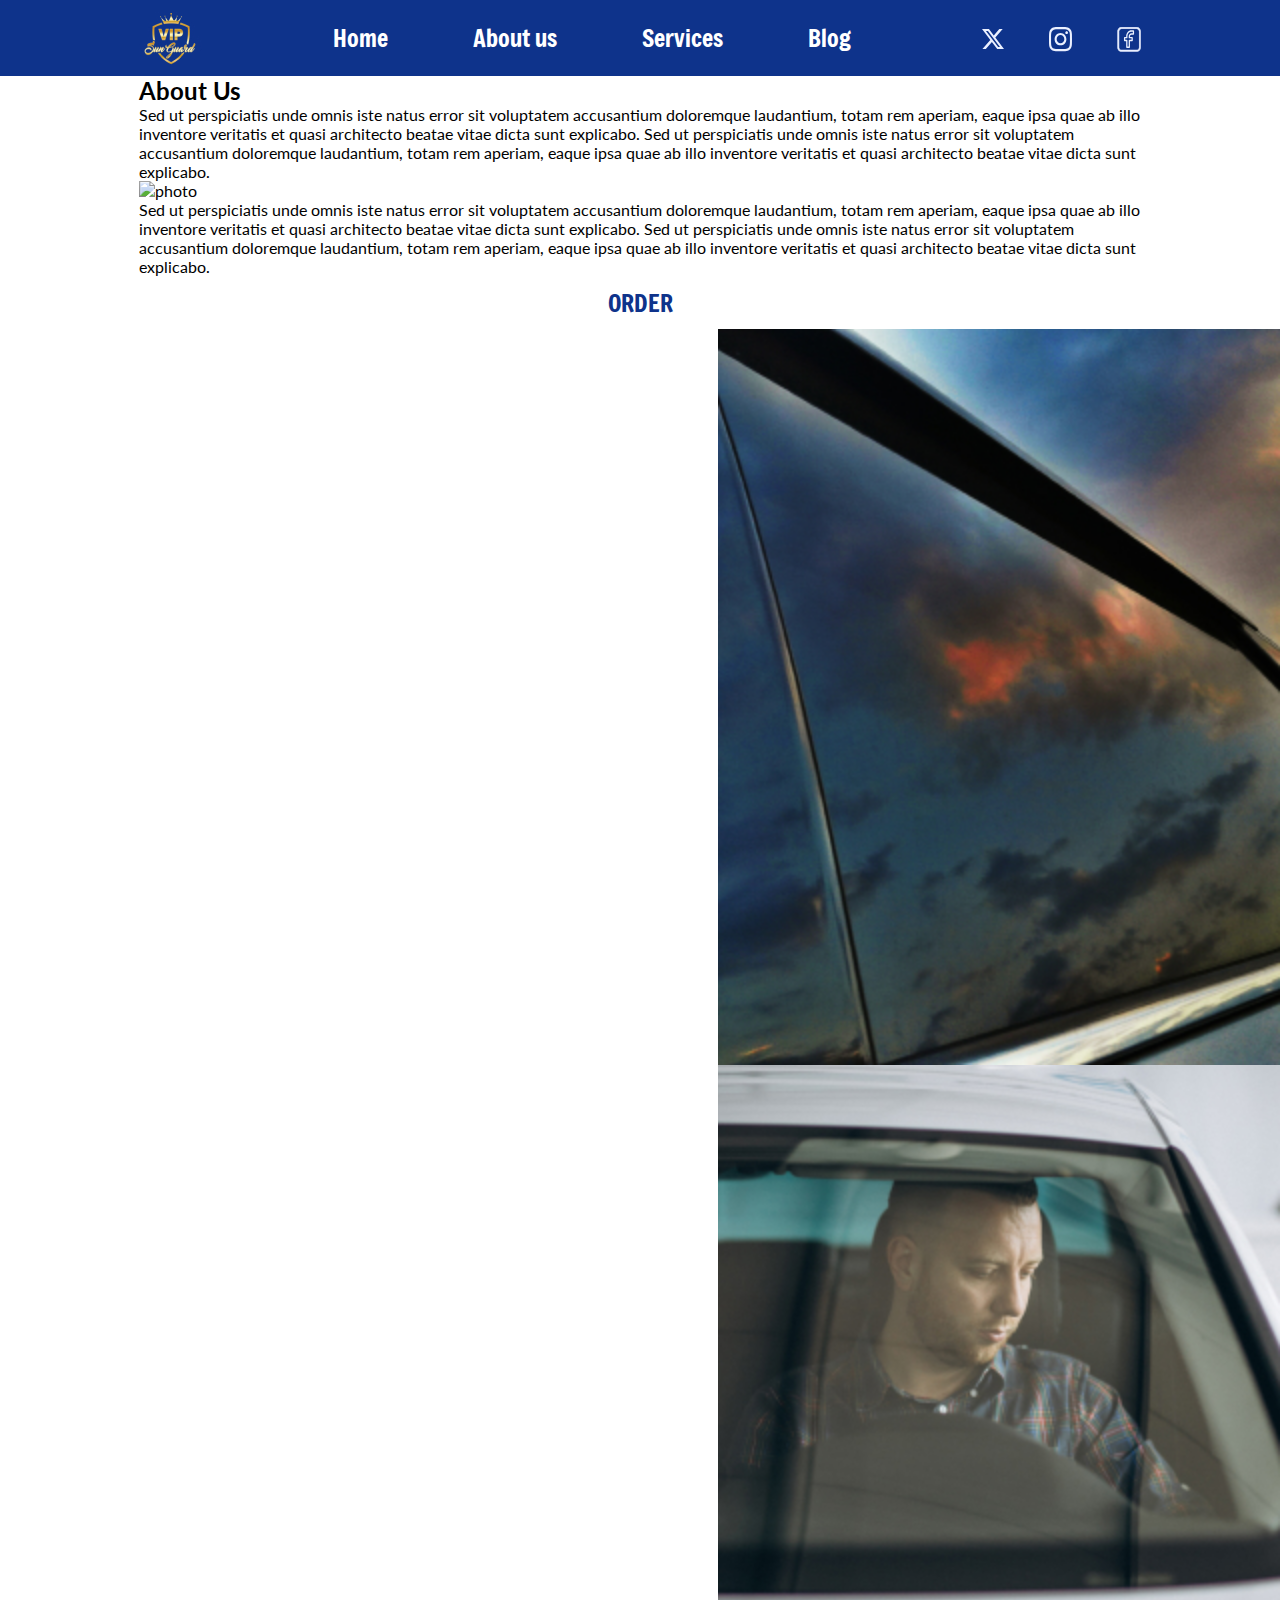
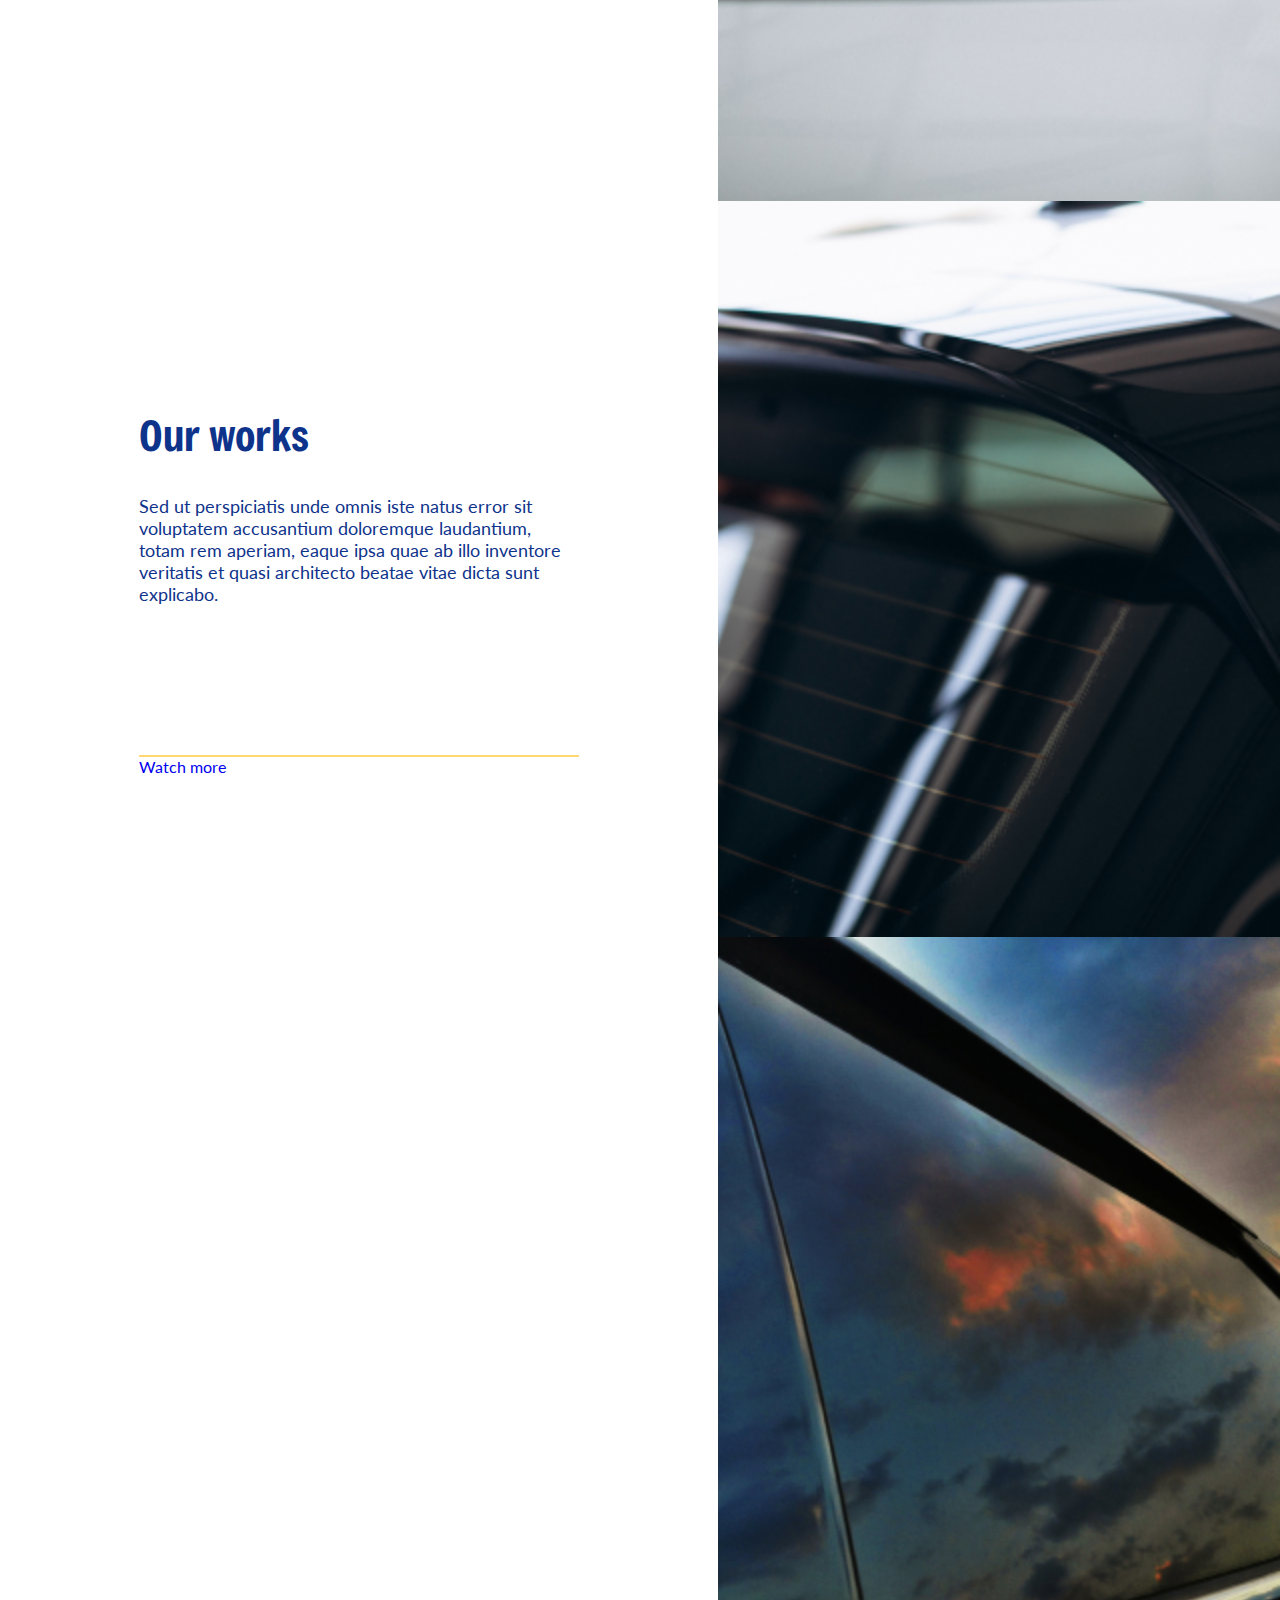
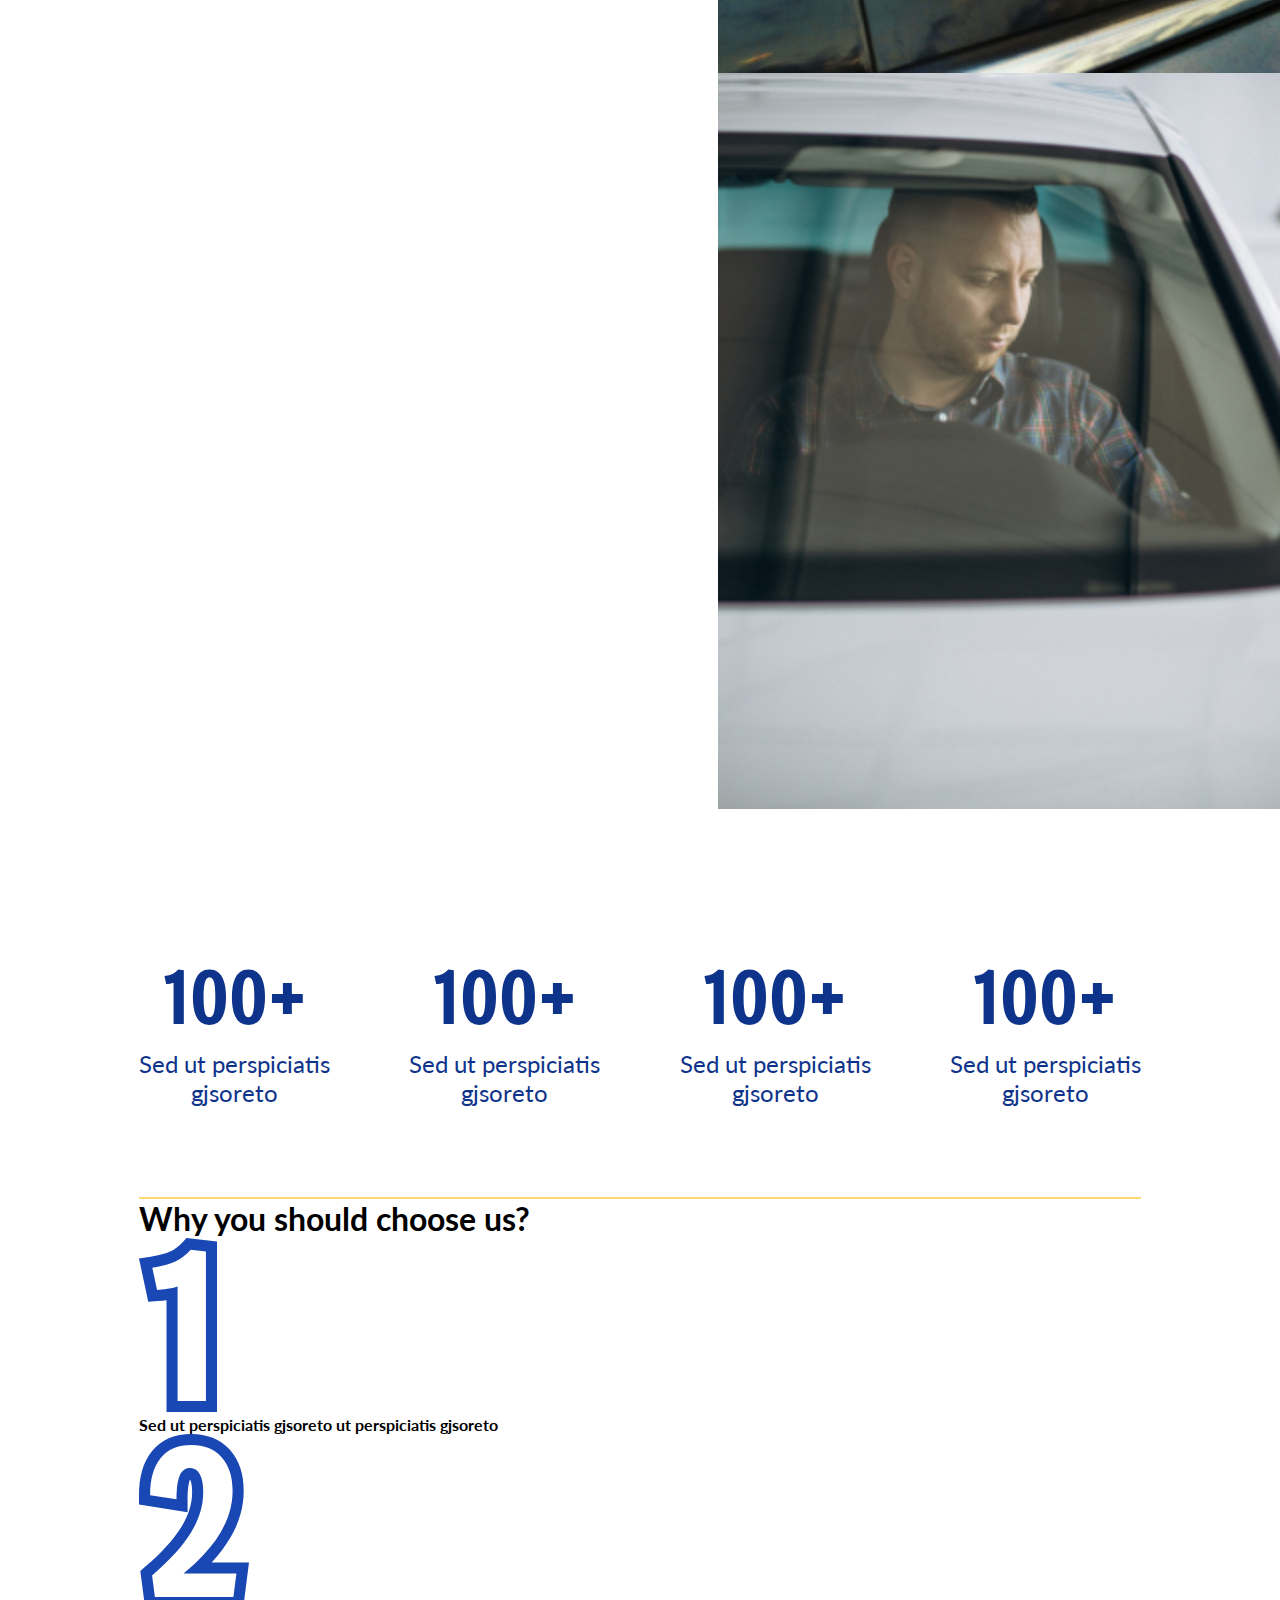
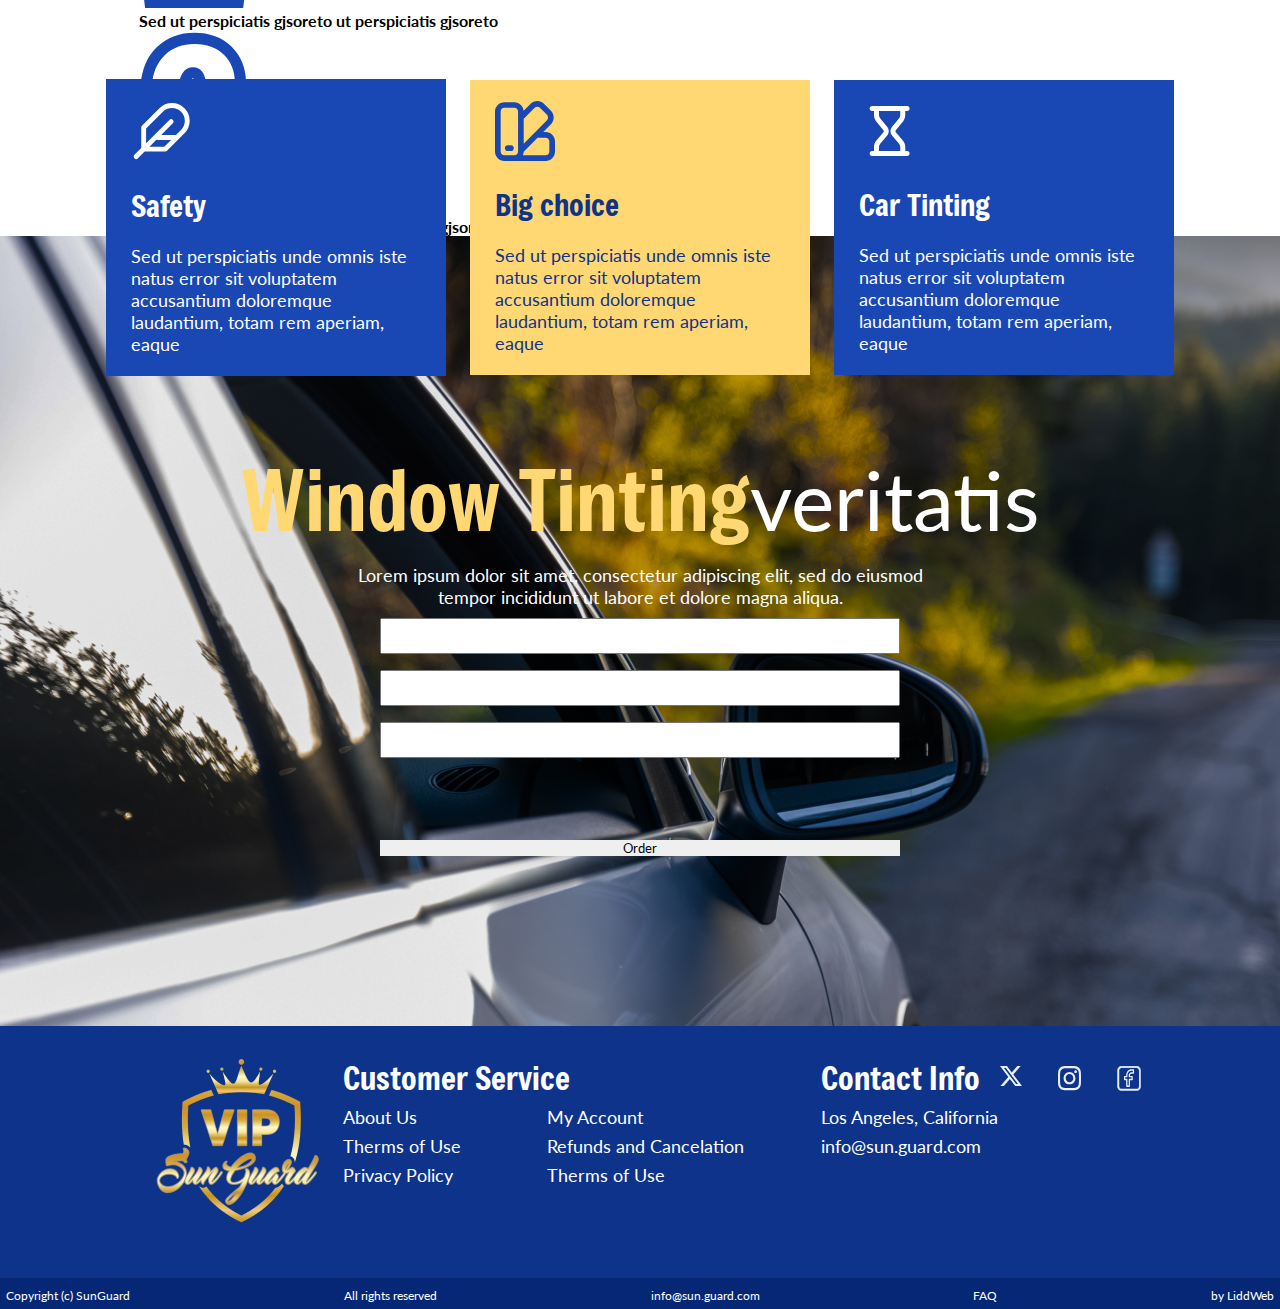
==== about-us.html @ aeb18380 "update project" ====
<!DOCTYPE html>
<html lang="en">

<head>
    <meta charset="UTF-8">
    <meta name="viewport" content="width=device-width, initial-scale=1.0">
    <link rel="stylesheet" href="./css/style.css">
    <link rel="preconnect" href="https://fonts.googleapis.com">
    <link rel="preconnect" href="https://fonts.gstatic.com" crossorigin>
    <link
        href="https://fonts.googleapis.com/css2?family=Freeman&family=Lato:ital,wght@0,100;0,300;0,400;0,700;0,900;1,100;1,300;1,400;1,700;1,900&display=swap"
        rel="stylesheet">
    <title>SunGuard</title>
</head>

<body>
    <header>
        <div class="container">
            <div class="header__container">
                <div class="h__left">
                    <img loading="lazy" src="./img/logo.jpg" alt="photo">
                </div>
                <nav class="h__center">
                    <ul class="header__list">
                        <li class="header__item">
                            <a href="./index.html" class="header__link">Home</a>
                        </li>
                        <li class="header__item">
                            <a href="./about-us.html" class="header__link">About us</a>
                        </li>
                        <li class="header__item">
                            <a href="./services.html" class="header__link">Services</a>
                        </li>
                        <li class="header__item">
                            <a href="./blog.html" class="header__link">Blog</a>
                        </li>
                    </ul>
                </nav>
                <div class="h__right">
                    <ul class="h__social_list">
                        <li class="h__social_item">
                            <a href="https://x.com/?lang=uk" target="_blank" rel="noopener noreferrer" class="twitter">
                                <svg xmlns="http://www.w3.org/2000/svg" width="22" height="21" viewBox="0 0 22 21"
                                    fill="none">
                                    <path
                                        d="M17.3246 0H20.6997L13.3281 8.49163L22 20.0483H15.2116L9.89092 13.0411L3.81008 20.0483H0.430248L8.31334 10.9639L0 0H6.96045L11.7649 6.40487L17.3246 0ZM16.1391 18.0146H18.0083L5.9422 1.92772H3.93438L16.1391 18.0146Z"
                                        fill="#EBF0FF" />
                                </svg>
                            </a>
                        </li>
                        <li class="h__social_item">
                            <a href="https://www.instagram.com/ " target="_blank" rel="noopener noreferrer"
                                class="instagram">
                                <svg xmlns="http://www.w3.org/2000/svg" width="23" height="25" viewBox="0 0 23 25"
                                    fill="none">
                                    <path
                                        d="M11.5026 5.91225C8.23921 5.91225 5.60697 8.69034 5.60697 12.1345C5.60697 15.5787 8.23921 18.3568 11.5026 18.3568C14.7659 18.3568 17.3982 15.5787 17.3982 12.1345C17.3982 8.69034 14.7659 5.91225 11.5026 5.91225ZM11.5026 16.1798C9.3937 16.1798 7.66966 14.3657 7.66966 12.1345C7.66966 9.90338 9.38857 8.08923 11.5026 8.08923C13.6166 8.08923 15.3355 9.90338 15.3355 12.1345C15.3355 14.3657 13.6114 16.1798 11.5026 16.1798ZM19.0144 5.65772C19.0144 6.46461 18.3987 7.10905 17.6393 7.10905C16.8748 7.10905 16.2642 6.4592 16.2642 5.65772C16.2642 4.85625 16.8799 4.2064 17.6393 4.2064C18.3987 4.2064 19.0144 4.85625 19.0144 5.65772ZM22.9192 7.13071C22.832 5.18658 22.4112 3.46449 21.0617 2.04566C19.7174 0.626831 18.0857 0.182769 16.2437 0.0852923C14.3452 -0.0284308 8.65482 -0.0284308 6.75633 0.0852923C4.91941 0.177354 3.28773 0.621415 1.93826 2.04025C0.58879 3.45908 0.173173 5.18117 0.0808143 7.12529C-0.0269381 9.12898 -0.0269381 15.1346 0.0808143 17.1383C0.168042 19.0825 0.58879 20.8046 1.93826 22.2234C3.28773 23.6422 4.91428 24.0863 6.75633 24.1838C8.65482 24.2975 14.3452 24.2975 16.2437 24.1838C18.0857 24.0917 19.7174 23.6476 21.0617 22.2234C22.4061 20.8046 22.8268 19.0825 22.9192 17.1383C23.0269 15.1346 23.0269 9.1344 22.9192 7.13071ZM20.4665 19.2882C20.0663 20.3497 19.2915 21.1674 18.2807 21.5952C16.767 22.2288 13.1753 22.0826 11.5026 22.0826C9.82984 22.0826 6.23296 22.2234 4.72443 21.5952C3.71874 21.1728 2.94395 20.3551 2.53859 19.2882C1.93826 17.6907 2.0768 13.8999 2.0768 12.1345C2.0768 10.3691 1.94339 6.57292 2.53859 4.9808C2.93882 3.91938 3.71361 3.10166 4.72443 2.67385C6.23809 2.04025 9.82984 2.18646 11.5026 2.18646C13.1753 2.18646 16.7722 2.04566 18.2807 2.67385C19.2864 3.09625 20.0612 3.91397 20.4665 4.9808C21.0669 6.57834 20.9283 10.3691 20.9283 12.1345C20.9283 13.8999 21.0669 17.6961 20.4665 19.2882Z"
                                        fill="#EBF0FF" />
                                </svg>
                            </a>
                        </li>
                        <li class="h__social_item">
                            <a href="https://www.facebook.com/?locale=uk_UA" target="_blank" rel="noopener noreferrer"
                                class="facebook">
                                <svg xmlns="http://www.w3.org/2000/svg" width="24" height="25" viewBox="0 0 24 25"
                                    fill="none">
                                    <path
                                        d="M19.6758 0.266994H4.49461C2.355 0.266994 0.614361 2.10368 0.614361 4.36133V20.3801C0.614361 22.6378 2.355 24.4745 4.49461 24.4745H19.6758C21.8154 24.4745 23.556 22.6378 23.556 20.3801V4.36133C23.556 2.10368 21.8154 0.266994 19.6758 0.266994ZM22.2065 20.3801C22.2065 21.8526 21.0713 23.0505 19.6758 23.0505H4.49461C3.09912 23.0505 1.96387 21.8526 1.96387 20.3801V4.36133C1.96387 2.88885 3.09912 1.69096 4.49461 1.69096H19.6758C21.0713 1.69096 22.2065 2.88885 22.2065 4.36133V20.3801Z"
                                        fill="#EBF0FF" />
                                    <path fill-rule="evenodd" clip-rule="evenodd"
                                        d="M0.361328 4.36133C0.361328 1.95622 2.21526 0 4.49461 0H19.6758C21.9551 0 23.8091 1.95622 23.8091 4.36133V20.3801C23.8091 22.7852 21.9551 24.7415 19.6758 24.7415H4.49461C2.21526 24.7415 0.361328 22.7852 0.361328 20.3801V4.36133ZM4.49461 0.533989C2.49475 0.533989 0.867394 2.25113 0.867394 4.36133V20.3801C0.867394 22.4903 2.49475 24.2075 4.49461 24.2075H19.6758C21.6756 24.2075 23.303 22.4903 23.303 20.3801V4.36133C23.303 2.25113 21.6756 0.533989 19.6758 0.533989H4.49461ZM4.49461 1.95796C3.23887 1.95796 2.2169 3.03631 2.2169 4.36133V20.3801C2.2169 21.7052 3.23887 22.7835 4.49461 22.7835H19.6758C20.9315 22.7835 21.9535 21.7052 21.9535 20.3801V4.36133C21.9535 3.03631 20.9315 1.95796 19.6758 1.95796H4.49461ZM1.71084 4.36133C1.71084 2.7414 2.95938 1.42397 4.49461 1.42397H19.6758C21.211 1.42397 22.4595 2.7414 22.4595 4.36133V20.3801C22.4595 22.0001 21.211 23.3175 19.6758 23.3175H4.49461C2.95938 23.3175 1.71084 22.0001 1.71084 20.3801V4.36133Z"
                                        fill="#EBF0FF" />
                                    <path
                                        d="M16.4414 3.2301H14.3785C11.5115 3.2301 9.17904 5.96468 9.17904 9.32602V9.89366H7.60026C7.2515 9.89366 6.96875 10.2252 6.96875 10.6341V13.5956C6.96875 14.0045 7.2515 14.336 7.60026 14.336H9.17904V20.2592C9.17904 20.6681 9.46179 20.9996 9.81055 20.9996H12.3366C12.6854 20.9996 12.9681 20.6681 12.9681 20.2592V14.336H15.1784C15.5272 14.336 15.8099 14.0045 15.8099 13.5956V10.6341C15.8099 10.2252 15.5272 9.89366 15.1784 9.89366H12.9681V9.32602C12.9681 8.41425 13.6008 7.67247 14.3785 7.67247H16.4414C16.7902 7.67247 17.0729 7.34097 17.0729 6.93208V3.9705C17.0729 3.5616 16.7902 3.2301 16.4414 3.2301ZM15.8099 6.19168H14.3785C12.9044 6.19168 11.7051 7.59774 11.7051 9.32602V10.6341C11.7051 11.0429 11.9878 11.3744 12.3366 11.3744H14.5469V12.8552H12.3366C11.9878 12.8552 11.7051 13.1867 11.7051 13.5956V19.5188H10.4421V13.5956C10.4421 13.1867 10.1593 12.8552 9.81055 12.8552H8.23177V11.3744H9.81055C10.1593 11.3744 10.4421 11.0429 10.4421 10.6341V9.32602C10.4421 6.78123 12.2079 4.71089 14.3785 4.71089H15.8099V6.19168Z"
                                        fill="#EBF0FF" />
                                </svg></a>
                        </li>
                    </ul>
                </div>
            </div>
        </div>
    </header>
    <main>
        <section class="about__hero_section">
            <div class="container">
                <div class="about__hero_container">
                    <h2 class="about__hero_title">About Us</h2>
                    <p class="about__hero_subtitle">Sed ut perspiciatis unde omnis iste natus error sit voluptatem
                        accusantium doloremque laudantium, totam rem aperiam,
                        eaque ipsa quae ab illo inventore veritatis et quasi architecto beatae vitae dicta sunt
                        explicabo. Sed ut perspiciatis
                        unde omnis iste natus error sit voluptatem accusantium doloremque laudantium, totam rem aperiam,
                        eaque ipsa quae ab illo
                        inventore veritatis et quasi architecto beatae vitae dicta sunt explicabo.</p>
                </div>
            </div>
        </section>
        <section class="about__info_section">
            <div class="container">
                <div class="about__info_container">
                    <div class="about__img">
                        <img src="./img/" alt="photo" loading="lazy">
                    </div>
                    <div class="about__info">
                        <p class="about__info_title">
                            Sed ut perspiciatis unde omnis iste natus error sit voluptatem accusantium doloremque
                            laudantium, totam rem aperiam,
                            eaque ipsa quae ab illo inventore veritatis et quasi architecto beatae vitae dicta sunt
                            explicabo. Sed ut perspiciatis
                            unde omnis iste natus error sit voluptatem accusantium doloremque laudantium, totam rem
                            aperiam, eaque ipsa quae ab illo
                            inventore veritatis et quasi architecto beatae vitae dicta sunt explicabo.
                        </p>
                        <a href="#order" class="order__btn"><span></span>order</a>
                    </div>
                </div>
            </div>
        </section>
        <section class="our_works__section">
            <div class="our_work__cont">
                <div class="container">
                    <h3 class="our_work__title">Our works</h3>
                    <p class="our_work__subtitle">Sed ut perspiciatis unde omnis iste natus error sit voluptatem
                        accusantium doloremque laudantium, totam rem aperiam,
                        eaque ipsa quae ab illo inventore veritatis et quasi architecto beatae vitae dicta sunt
                        explicabo.</p>
                    <a href="#">Watch more</a>
                </div>
                <div class="swiper swiper__portf">
                    <div class="swiper-wrapper swiper__wrapper_portf">
                        <div class="swiper-slide portf__slide">
                            <img loading="lazy" src="./img/works1.jpg" alt="photo">
                        </div>
                        <div class="swiper-slide portf__slide">
                            <img loading="lazy" src="./img/works2.jpg" alt="photo">
                        </div>
                        <div class="swiper-slide portf__slide">
                            <img loading="lazy" src="./img/works3.jpg" alt="photo">
                        </div>
                        <div class="swiper-slide portf__slide">
                            <img loading="lazy" src="./img/works1.jpg" alt="photo">
                        </div>
                        <div class="swiper-slide portf__slide">
                            <img loading="lazy" src="./img/works2.jpg" alt="photo">
                        </div>
                    </div>
                    <div class="swiper-button-prev portf__prev"></div>
                    <div class="swiper-button-next portf__next"></div>
                </div>
            </div>
        </section>
        <section class="total__section">
            <div class="container">
                <ul class="total__list">
                    <li class="total__item">
                        <h3 class="total__number">100+</h3>
                        <p class="total__title">Sed ut perspiciatis
                            gjsoreto</p>
                    </li>
                    <li class="total__item">
                        <h3 class="total__number">100+</h3>
                        <p class="total__title">Sed ut perspiciatis
                            gjsoreto</p>
                    </li>
                    <li class="total__item">
                        <h3 class="total__number">100+</h3>
                        <p class="total__title">Sed ut perspiciatis
                            gjsoreto</p>
                    </li>
                    <li class="total__item">
                        <h3 class="total__number">100+</h3>
                        <p class="total__title">Sed ut perspiciatis
                            gjsoreto</p>
                    </li>
                </ul>
            </div>
        </section>
        <section class="whychoose__section">
            <div class="container">
                <h1 class="whychoose__title">
                    Why you should choose us?
                </h1>
                <ul class="whychoose__list">
                    <li class="whychoose__item">
                        <svg xmlns="http://www.w3.org/2000/svg" width="78" height="174" viewBox="0 0 78 174"
                            fill="none">
                            <path fill-rule="evenodd" clip-rule="evenodd"
                                d="M27.5339 174V62.1577C24.781 62.5351 21.8792 62.8256 18.8364 63.0356L9.25552 63.6968L0 20.4728L11.5932 18.6754C20.4893 17.2961 26.8918 15.5098 31.2005 13.5683C35.4119 11.5988 39.5713 8.5451 43.6385 4.14487L47.4697 0L78 3.61807V174H27.5339ZM35.8194 23.6438C32.5818 25.1094 28.6961 26.3962 24.1622 27.5039C20.8779 28.3064 17.2536 29.015 13.2891 29.6296L18.0743 51.9769C21.4881 51.7413 24.6413 51.4013 27.5339 50.9571C27.9075 50.8997 28.2767 50.8406 28.6416 50.7797C31.9646 50.2476 35.2877 49.4495 38.6107 48.3854V162.915H66.9232V13.4678L51.77 11.672C46.8519 16.9928 41.535 20.9834 35.8194 23.6438Z"
                                fill="#1947B4" />
                        </svg>
                        <h4 class="whychoose__info">Sed ut perspiciatis
                            gjsoreto ut perspiciatis
                            gjsoreto</h4>
                    </li>
                    <li class="whychoose__item">
                        <svg xmlns="http://www.w3.org/2000/svg" width="110" height="174" viewBox="0 0 110 174"
                            fill="none">
                            <path fill-rule="evenodd" clip-rule="evenodd"
                                d="M6.14044 174L1.32207 137.005L5.84208 133.12C22.9167 118.443 34.9304 105.047 42.3819 92.9719C49.7562 80.89 53.1401 69.3369 53.1401 58.1694C53.1401 51.1093 52.0665 47.3199 51.1111 45.5859C51.1071 45.5786 51.1031 45.5715 51.0992 45.5644C51.0218 45.7054 50.937 45.8718 50.8465 46.067C49.631 49.0288 48.5674 55.0513 48.5674 65.3273V78.2698L0 70.5796V61.1519C0 43.5605 3.8186 28.3006 13.085 16.9898C22.6635 5.29798 36.3104 0 52.2522 0C67.7607 0 81.1734 4.90937 90.8945 15.8153C100.55 26.4962 104.704 40.6278 104.704 56.7776C104.704 73.3885 100.009 89.3023 90.965 104.366C86.1449 112.515 79.9967 120.537 72.5994 128.445H110L104.182 174H6.14044ZM44.461 139.492C48.9566 135.805 53.1366 132.123 57.0009 128.445C67.4467 118.505 75.5862 108.601 81.4193 98.7311C89.5434 85.2105 93.6055 71.226 93.6055 56.7776C93.6055 42.4617 89.943 31.2608 82.6179 23.175C75.426 15.0891 65.3041 11.0462 52.2522 11.0462C38.9339 11.0462 28.7454 15.3542 21.6866 23.9703C14.6279 32.5863 11.0986 44.9802 11.0986 61.1519L37.4688 65.3273C37.4688 61.2034 37.626 57.4999 37.9404 54.2169C38.4445 48.9522 39.3528 44.7687 40.6652 41.6663C42.9294 36.6293 46.3921 34.1107 51.0535 34.1107C55.3154 34.1107 58.5784 36.1653 60.8425 40.2745C63.1066 44.3837 64.2387 50.3487 64.2387 58.1694C64.2387 71.6899 60.11 85.2105 51.8526 98.7311C43.5953 112.119 30.6765 126.369 13.0963 141.48L15.8932 162.954H94.4046L97.4013 139.492H44.461Z"
                                fill="#1947B4" />
                        </svg>
                        <h4 class="whychoose__info">Sed ut perspiciatis
                            gjsoreto ut perspiciatis
                            gjsoreto</h4>
                    </li>
                    <li class="whychoose__item">
                        <svg xmlns="http://www.w3.org/2000/svg" width="112" height="184" viewBox="0 0 112 184"
                            fill="none">
                            <mask id="mask0_17_227" style="mask-type:luminance" maskUnits="userSpaceOnUse" x="0" y="0"
                                width="112" height="184">
                                <path d="M111.424 0H0V183.85H111.424V0Z" fill="white" />
                                <path
                                    d="M55.1847 169.944C46.6274 169.944 39.0728 168.139 32.5211 164.529C26.1031 160.919 21.0221 155.838 17.2783 149.286C13.6681 142.734 11.7293 135.18 11.4619 126.622L37.5352 123.814C37.8026 130.901 39.4071 136.517 42.3487 140.662C45.424 144.673 49.4352 146.679 54.3825 146.679C59.0623 146.679 62.6724 144.874 65.2129 141.263C67.7534 137.653 69.0236 132.505 69.0236 125.82C69.0236 117.53 66.7506 111.446 62.2045 107.569C57.6584 103.691 50.5718 101.752 40.9447 101.752V80.0915C58.3269 80.0915 67.018 72.1358 67.018 56.2245C67.018 50.0738 65.8815 45.394 63.6084 42.185C61.3354 38.8423 58.1263 37.1709 53.9814 37.1709C45.0228 37.1709 40.0088 45.1266 38.9391 61.038L12.8659 55.2216C13.8018 42.5193 18.0805 32.4911 25.7019 25.1371C33.4571 17.6494 43.4183 13.9055 55.5859 13.9055C67.8871 13.9055 77.6479 17.5157 84.8681 24.736C92.2222 31.8225 95.8992 41.3159 95.8992 53.216C95.8992 61.7734 93.9604 69.3948 90.0828 76.0803C86.339 82.632 81.1243 87.4455 74.4388 90.5208C82.0603 93.4624 87.8766 98.1423 91.8879 104.56C95.8992 110.845 97.9048 118.332 97.9048 127.023C97.9048 135.447 96.0997 142.935 92.4896 149.487C88.8794 155.905 83.8653 160.919 77.4473 164.529C71.163 168.139 63.7421 169.944 55.1847 169.944Z"
                                    fill="black" />
                            </mask>
                            <g mask="url(#mask0_17_227)">
                                <path
                                    d="M32.5211 164.529L27.0584 174.24L27.101 174.264L27.1437 174.288L32.5211 164.529ZM17.2783 149.286L7.51934 154.663L7.56107 154.739L7.60397 154.814L17.2783 149.286ZM11.4619 126.622L10.2689 115.544L0.00244141 116.65L0.324959 126.97L11.4619 126.622ZM37.5352 123.814L48.6698 123.394L48.2194 111.457L36.3422 112.736L37.5352 123.814ZM42.3487 140.662L33.262 147.11L33.381 147.278L33.506 147.441L42.3487 140.662ZM40.9448 101.752H29.8024V112.895H40.9448V101.752ZM40.9448 80.0915V68.9491H29.8024V80.0915H40.9448ZM63.6084 42.185L54.3945 48.4503L54.4544 48.5386L54.5159 48.6256L63.6084 42.185ZM38.9392 61.0379L36.5132 71.9129L49.1857 74.7401L50.0565 61.7853L38.9392 61.0379ZM12.8659 55.2216L1.75358 54.4029L1.04635 64.0013L10.4399 66.0966L12.8659 55.2216ZM25.702 25.137L33.4389 33.1554L33.4414 33.1529L25.702 25.137ZM84.8682 24.7359L76.9894 32.6148L77.0624 32.6877L77.1365 32.7593L84.8682 24.7359ZM90.0828 76.0802L80.4444 70.4898L80.4263 70.521L80.4084 70.5519L90.0828 76.0802ZM74.4389 90.5208L69.7825 80.3979L45.8226 91.4194L70.4268 100.916L74.4389 90.5208ZM91.8879 104.56L82.4391 110.466L82.4673 110.511L82.4957 110.555L91.8879 104.56ZM92.4896 149.487L102.201 154.949L102.225 154.907L102.249 154.864L92.4896 149.487ZM77.4473 164.529L71.9848 154.817L71.9407 154.842L71.897 154.867L77.4473 164.529ZM55.1848 158.802C48.2341 158.802 42.5791 157.349 37.8985 154.77L27.1437 174.288C35.5667 178.929 45.0209 181.086 55.1848 181.086V158.802ZM37.9838 154.817C33.3672 152.221 29.7227 148.605 26.9526 143.758L7.60397 154.814C12.3216 163.07 18.839 169.617 27.0584 174.24L37.9838 154.817ZM27.0373 143.909C24.3934 139.11 22.8193 133.326 22.5989 126.274L0.324959 126.97C0.639426 137.033 2.94293 146.358 7.51934 154.663L27.0373 143.909ZM12.655 137.701L38.7283 134.893L36.3422 112.736L10.2689 115.544L12.655 137.701ZM26.4007 124.234C26.7188 132.663 28.6615 140.628 33.262 147.11L51.4353 134.213C50.1529 132.406 48.8865 129.139 48.6698 123.394L26.4007 124.234ZM33.506 147.441C38.6364 154.133 45.8825 157.821 54.3825 157.821V135.536C52.9883 135.536 52.2117 135.213 51.1913 133.882L33.506 147.441ZM54.3825 157.821C62.4312 157.821 69.5543 154.456 74.3252 147.676L56.1007 134.851C55.9313 135.092 55.8065 135.215 55.7441 135.27C55.6851 135.321 55.6475 135.343 55.6171 135.359C55.5884 135.373 55.2686 135.536 54.3825 135.536V157.821ZM74.3252 147.676C78.7073 141.449 80.1661 133.691 80.1661 125.82H57.8812C57.8812 131.32 56.7996 133.858 56.1007 134.851L74.3252 147.676ZM80.1661 125.82C80.1661 115.588 77.3175 105.814 69.4354 99.0913L54.9736 116.046C56.1837 117.078 57.8812 119.472 57.8812 125.82H80.1661ZM69.4354 99.0913C61.9582 92.7136 51.7028 90.6099 40.9448 90.6099V112.895C49.4411 112.895 53.3585 114.669 54.9736 116.046L69.4354 99.0913ZM52.0872 101.752V80.0915H29.8024V101.752H52.0872ZM40.9448 91.2339C51.1214 91.2339 60.8326 88.926 68.0233 82.3436C75.4005 75.5905 78.1604 66.1635 78.1604 56.2244H55.8756C55.8756 62.1968 54.29 64.7032 52.9763 65.9058C51.476 67.2791 48.1503 68.9491 40.9448 68.9491V91.2339ZM78.1604 56.2244C78.1604 48.9752 76.8679 41.6273 72.7009 35.7444L54.5159 48.6256C54.8951 49.1607 55.8756 51.1724 55.8756 56.2244H78.1604ZM72.8224 35.9195C68.4125 29.4343 61.7034 26.0284 53.9814 26.0284V48.3133C54.268 48.3133 54.4118 48.342 54.4452 48.3495C54.4728 48.3559 54.4293 48.3481 54.3499 48.3069C54.2694 48.2648 54.219 48.2233 54.2081 48.2133C54.2012 48.2072 54.2705 48.2682 54.3945 48.4503L72.8224 35.9195ZM53.9814 26.0284C45.451 26.0284 38.5005 30.1757 34.0756 37.1966C30.1193 43.4739 28.4051 51.614 27.8218 60.2906L50.0565 61.7853C50.5428 54.5505 51.8707 50.7571 52.9284 49.0788C53.3713 48.376 53.6115 48.2907 53.5154 48.3453C53.3959 48.4133 53.4491 48.3133 53.9814 48.3133V26.0284ZM41.3651 50.1629L15.2919 44.3466L10.4399 66.0966L36.5132 71.9129L41.3651 50.1629ZM23.9782 56.0403C24.7557 45.4887 28.1731 38.2364 33.4389 33.1554L17.965 17.1187C7.98797 26.7457 2.84802 39.5497 1.75358 54.4029L23.9782 56.0403ZM33.4414 33.1529C38.8463 27.9344 45.9029 25.0479 55.5859 25.0479V2.76306C40.9342 2.76306 28.0679 7.36427 17.9625 17.1212L33.4414 33.1529ZM55.5859 25.0479C65.5787 25.0479 72.2753 27.9008 76.9894 32.6148L92.747 16.857C83.0205 7.13042 70.1956 2.76306 55.5859 2.76306V25.0479ZM77.1365 32.7593C81.9486 37.3964 84.7568 43.7992 84.7568 53.216H107.042C107.042 38.8325 102.496 26.2486 92.5999 16.7125L77.1365 32.7593ZM84.7568 53.216C84.7568 60.0259 83.2339 65.6804 80.4444 70.4898L99.7213 81.6706C104.687 73.1091 107.042 63.5208 107.042 53.216H84.7568ZM80.4084 70.5519C77.7861 75.1415 74.3004 78.3198 69.7825 80.3979L79.0953 100.644C87.9482 96.5711 94.8919 90.1225 99.7573 81.6085L80.4084 70.5519ZM70.4268 100.916C75.9874 103.062 79.8101 106.259 82.4391 110.466L101.337 98.6548C95.9432 90.0252 88.1332 83.8626 78.451 80.1257L70.4268 100.916ZM82.4957 110.555C85.1852 114.769 86.7624 120.098 86.7624 127.023H109.047C109.047 116.567 106.613 106.92 101.28 98.5653L82.4957 110.555ZM86.7624 127.023C86.7624 133.807 85.3236 139.403 82.7308 144.109L102.249 154.864C106.876 146.466 109.047 137.087 109.047 127.023H86.7624ZM82.7781 144.024C80.1686 148.663 76.6242 152.208 71.9848 154.817L82.9102 174.24C91.1068 169.63 97.5906 163.146 102.201 154.949L82.7781 144.024ZM71.897 154.867C67.5841 157.345 62.1485 158.802 55.1848 158.802V181.086C65.3361 181.086 74.742 178.933 82.9977 174.19L71.897 154.867Z"
                                    fill="#1947B4" />
                            </g>
                        </svg>
                        <h4 class="whychoose__info">Sed ut perspiciatis
                            gjsoreto ut perspiciatis
                            gjsoreto</h4>
                    </li>
                </ul>
            </div>
        </section>
        <section class="order__section" id="order">
            <div class="container">
                <div class="order__container">
                    <h3 class="order__title">Window Tinting<span>veritatis</span></h3>
                    <p class="order__subtitle">Lorem ipsum dolor sit amet, consectetur adipiscing elit, sed do eiusmod
                        tempor incididunt ut labore et dolore magna
                        aliqua.</p>
                    <form action="" class="order__form" id="oder__form">
                        <input type="text" id="name" name="name" class="order__form-input" required>
                        <input type="tel" id="phone" name="phone" class="order__form-input" required>
                        <input type="email" id="email" name="email" class="order__form-input" required>
                        <button type="submit" class="order__form-button">Order</button>
                    </form>
                </div>
            </div>
            <div class="order__section_card">
                <ul class="order__list">
                    <li class="order__item">
                        <svg xmlns="http://www.w3.org/2000/svg" width="61" height="62" viewBox="0 0 61 62" fill="none">
                            <path fill-rule="evenodd" clip-rule="evenodd"
                                d="M27.7095 7.55957C35.0243 0.244762 46.8839 0.244765 54.1987 7.55957C61.5135 14.8744 61.5135 26.734 54.1987 34.0488L36.7241 51.5234C36.0805 52.1671 35.2074 52.5287 34.2971 52.5287L14.0836 52.5287L7.59984 59.0125C6.25943 60.3529 4.0862 60.3529 2.74579 59.0125C1.40538 57.6721 1.40538 55.4989 2.74579 54.1585L9.22959 47.6747L9.22958 27.4612C9.22958 26.5509 9.5912 25.6778 10.2349 25.0342L27.7095 7.55957ZM20.9483 45.664L32.8754 45.664L37.6605 40.879L25.9759 40.879C25.897 40.879 25.8188 40.8763 25.7413 40.8711L20.9483 45.664ZM32.598 34.0143L42.549 24.0633C43.8894 22.7229 43.8894 20.5497 42.549 19.2093C41.2086 17.8689 39.0354 17.8689 37.695 19.2093L16.0943 40.81L16.0943 28.8829L32.5635 12.4136C37.1975 7.77963 44.7107 7.77963 49.3447 12.4136C53.9787 17.0476 53.9787 24.5608 49.3447 29.1948L44.5172 34.0222C44.4397 34.017 44.3615 34.0143 44.2826 34.0143L32.598 34.0143Z"
                                fill="white" stroke="#1947B4" stroke-width="2" stroke-linecap="round" />
                        </svg>
                        <h4 class="order__item_title">Safety</h4>
                        <p class="order__item_subtitle">Sed ut perspiciatis unde omnis iste natus error sit voluptatem
                            accusantium doloremque laudantium, totam rem aperiam,
                            eaque</p>
                    </li>
                    <li class="order__item">
                        <svg xmlns="http://www.w3.org/2000/svg" width="60" height="60" viewBox="0 0 60 60" fill="none">
                            <path fill-rule="evenodd" clip-rule="evenodd"
                                d="M35.6526 2.78158C39.3301 -0.927187 45.2925 -0.927196 48.97 2.78157L55.9562 9.82715C59.6337 13.5359 59.6337 19.549 55.9562 23.2578L48.2373 31.0423H50.5832C55.784 31.0423 60 35.2942 60 40.5392V50.5031C60 55.7481 55.784 60 50.5832 60H9.41681C4.21605 60 0 55.7481 0 50.5031V10.6473C0 5.40233 4.21605 1.15043 9.41681 1.15043H19.2967C24.2196 1.15043 28.2602 4.9601 28.6779 9.81558L35.6526 2.78158ZM28.7136 17.6033V42.659L51.9537 19.2212C53.4207 17.7418 53.4207 15.3431 51.9537 13.8637L44.9675 6.8181C43.5005 5.33865 41.1221 5.33865 39.6551 6.81811L29.5313 17.0281C29.2872 17.2742 29.0097 17.4659 28.7136 17.6033ZM28.7108 50.7348C28.6808 51.9968 28.4068 53.1977 27.9345 54.2915H50.5832C52.6578 54.2915 54.3396 52.5954 54.3396 50.5031V40.5392C54.3396 38.4469 52.6578 36.7508 50.5832 36.7508H42.5769L28.7108 50.7348ZM19.2967 54.2915C21.3714 54.2915 23.0532 52.5954 23.0532 50.5031V10.6473C23.0532 8.55505 21.3714 6.85894 19.2967 6.85894H9.41681C7.34219 6.85894 5.66038 8.55505 5.66038 10.6473V50.5031C5.66038 52.5954 7.34219 54.2915 9.41681 54.2915H19.2967ZM9.87993 47.1818C9.87993 45.6054 11.147 44.3275 12.7101 44.3275H16.0034C17.5665 44.3275 18.8336 45.6054 18.8336 47.1818C18.8336 48.7582 17.5665 50.0361 16.0034 50.0361H12.7101C11.147 50.0361 9.87993 48.7582 9.87993 47.1818Z"
                                fill="#1947B4" />
                        </svg>
                        <h4 class="order__item_title">Big choice</h4>
                        <p class="order__item_subtitle">Sed ut perspiciatis unde omnis iste natus error sit voluptatem
                            accusantium doloremque laudantium, totam rem aperiam,
                            eaque</p>
                    </li>
                    <li class="order__item">
                        <svg xmlns="http://www.w3.org/2000/svg" width="60" height="60" viewBox="0 0 60 60" fill="none">
                            <path fill-rule="evenodd" clip-rule="evenodd"
                                d="M10.625 7.5C10.625 6.11929 11.7443 5 13.125 5H48.125C49.5057 5 50.625 6.11929 50.625 7.5C50.625 8.88071 49.5057 10 48.125 10H46.25V14.1181C46.25 16.4187 45.4567 18.649 44.0039 20.4329L36.8162 29.2586C36.3095 29.8808 36.3195 30.7357 36.8461 31.3482L43.8332 39.476C45.3925 41.29 46.25 43.6028 46.25 45.9949V50H48.125C49.5057 50 50.625 51.1193 50.625 52.5C50.625 53.8807 49.5057 55 48.125 55H13.125C11.7443 55 10.625 53.8807 10.625 52.5C10.625 51.1193 11.7443 50 13.125 50H15V45.9949C15 43.6028 15.8575 41.29 17.4168 39.476L24.4039 31.3482C24.9305 30.7357 24.9405 29.8808 24.4338 29.2586L17.2461 20.4329C15.7933 18.649 15 16.4187 15 14.1181V10H13.125C11.7443 10 10.625 8.88071 10.625 7.5ZM20 10V14.1181C20 15.2684 20.3966 16.3835 21.123 17.2755L28.3108 26.1012C30.3486 28.6035 30.2982 32.1616 28.1955 34.6076L21.2084 42.7354C20.4287 43.6424 20 44.7988 20 45.9949V50H41.25V45.9949C41.25 44.7988 40.8213 43.6424 40.0416 42.7354L33.0545 34.6076C30.9518 32.1616 30.9014 28.6035 32.9392 26.1012L40.127 17.2755C40.8534 16.3835 41.25 15.2684 41.25 14.1181V10H20Z"
                                fill="white" />
                        </svg>
                        <h4 class="order__item_title">Car Tinting</h4>
                        <p class="order__item_subtitle">Sed ut perspiciatis unde omnis iste natus error sit voluptatem
                            accusantium doloremque laudantium, totam rem aperiam,
                            eaque</p>
                    </li>
                </ul>
            </div>
        </section>
    </main>
    <footer>
        <div class="footer__top">
            <div class="container">
                <div class="footer__container">
                    <div class="f__left">
                        <img loading="lazy" src="./img/logo_f.png" alt="photo">
                    </div>
                    <div class="f__center">
                        <div class="f__center_left">
                            <h3>Customer Service</h3>
                            <ul class="center__left-list">
                                <li class="center__left_item">
                                    <a href="./about-us.html">About Us</a>
                                </li>
                                <li class="center__left_item">
                                    <a href="#">My Account</a>
                                </li>
                                <li class="center__left_item">
                                    <a href="#">Therms of Use</a>
                                </li>
                                <li class="center__left_item">
                                    <a href="#">Refunds and Cancelation</a>
                                </li>
                                <li class="center__left_item">
                                    <a href="#">Privacy Policy</a>
                                </li>
                                <li class="center__left_item">
                                    <a href="#">Therms of Use</a>
                                </li>
                            </ul>
                        </div>
                        <div class="f__center_right">
                            <h3>Contact Info</h3>
                            <a href="https://maps.app.goo.gl/dixNuz5dcybtsiDQ9">Los Angeles, California</a>
                            <a href="mailto:info@sun.guard.com">info@sun.guard.com</a>
                        </div>
                    </div>
                    <div class="f__right">
                        <ul class="f__social_list">
                            <li class="f__social_item">
                                <a href="https://x.com/?lang=uk" target="_blank" rel="noopener noreferrer"
                                    class="twitter">
                                    <svg xmlns="http://www.w3.org/2000/svg" width="22" height="21" viewBox="0 0 22 21"
                                        fill="none">
                                        <path
                                            d="M17.3246 0H20.6997L13.3281 8.49163L22 20.0483H15.2116L9.89092 13.0411L3.81008 20.0483H0.430248L8.31334 10.9639L0 0H6.96045L11.7649 6.40487L17.3246 0ZM16.1391 18.0146H18.0083L5.9422 1.92772H3.93438L16.1391 18.0146Z"
                                            fill="#EBF0FF" />
                                    </svg>
                                </a>
                            </li>
                            <li class="f__social_item">
                                <a href="https://www.instagram.com/ " target="_blank" rel="noopener noreferrer"
                                    class="instagram">
                                    <svg xmlns="http://www.w3.org/2000/svg" width="23" height="25" viewBox="0 0 23 25"
                                        fill="none">
                                        <path
                                            d="M11.5026 5.91225C8.23921 5.91225 5.60697 8.69034 5.60697 12.1345C5.60697 15.5787 8.23921 18.3568 11.5026 18.3568C14.7659 18.3568 17.3982 15.5787 17.3982 12.1345C17.3982 8.69034 14.7659 5.91225 11.5026 5.91225ZM11.5026 16.1798C9.3937 16.1798 7.66966 14.3657 7.66966 12.1345C7.66966 9.90338 9.38857 8.08923 11.5026 8.08923C13.6166 8.08923 15.3355 9.90338 15.3355 12.1345C15.3355 14.3657 13.6114 16.1798 11.5026 16.1798ZM19.0144 5.65772C19.0144 6.46461 18.3987 7.10905 17.6393 7.10905C16.8748 7.10905 16.2642 6.4592 16.2642 5.65772C16.2642 4.85625 16.8799 4.2064 17.6393 4.2064C18.3987 4.2064 19.0144 4.85625 19.0144 5.65772ZM22.9192 7.13071C22.832 5.18658 22.4112 3.46449 21.0617 2.04566C19.7174 0.626831 18.0857 0.182769 16.2437 0.0852923C14.3452 -0.0284308 8.65482 -0.0284308 6.75633 0.0852923C4.91941 0.177354 3.28773 0.621415 1.93826 2.04025C0.58879 3.45908 0.173173 5.18117 0.0808143 7.12529C-0.0269381 9.12898 -0.0269381 15.1346 0.0808143 17.1383C0.168042 19.0825 0.58879 20.8046 1.93826 22.2234C3.28773 23.6422 4.91428 24.0863 6.75633 24.1838C8.65482 24.2975 14.3452 24.2975 16.2437 24.1838C18.0857 24.0917 19.7174 23.6476 21.0617 22.2234C22.4061 20.8046 22.8268 19.0825 22.9192 17.1383C23.0269 15.1346 23.0269 9.1344 22.9192 7.13071ZM20.4665 19.2882C20.0663 20.3497 19.2915 21.1674 18.2807 21.5952C16.767 22.2288 13.1753 22.0826 11.5026 22.0826C9.82984 22.0826 6.23296 22.2234 4.72443 21.5952C3.71874 21.1728 2.94395 20.3551 2.53859 19.2882C1.93826 17.6907 2.0768 13.8999 2.0768 12.1345C2.0768 10.3691 1.94339 6.57292 2.53859 4.9808C2.93882 3.91938 3.71361 3.10166 4.72443 2.67385C6.23809 2.04025 9.82984 2.18646 11.5026 2.18646C13.1753 2.18646 16.7722 2.04566 18.2807 2.67385C19.2864 3.09625 20.0612 3.91397 20.4665 4.9808C21.0669 6.57834 20.9283 10.3691 20.9283 12.1345C20.9283 13.8999 21.0669 17.6961 20.4665 19.2882Z"
                                            fill="#EBF0FF" />
                                    </svg>
                                </a>
                            </li>
                            <li class="f__social_item">
                                <a href="https://www.facebook.com/?locale=uk_UA" target="_blank"
                                    rel="noopener noreferrer" class="facebook">
                                    <svg xmlns="http://www.w3.org/2000/svg" width="24" height="25" viewBox="0 0 24 25"
                                        fill="none">
                                        <path
                                            d="M19.6758 0.266994H4.49461C2.355 0.266994 0.614361 2.10368 0.614361 4.36133V20.3801C0.614361 22.6378 2.355 24.4745 4.49461 24.4745H19.6758C21.8154 24.4745 23.556 22.6378 23.556 20.3801V4.36133C23.556 2.10368 21.8154 0.266994 19.6758 0.266994ZM22.2065 20.3801C22.2065 21.8526 21.0713 23.0505 19.6758 23.0505H4.49461C3.09912 23.0505 1.96387 21.8526 1.96387 20.3801V4.36133C1.96387 2.88885 3.09912 1.69096 4.49461 1.69096H19.6758C21.0713 1.69096 22.2065 2.88885 22.2065 4.36133V20.3801Z"
                                            fill="#EBF0FF" />
                                        <path fill-rule="evenodd" clip-rule="evenodd"
                                            d="M0.361328 4.36133C0.361328 1.95622 2.21526 0 4.49461 0H19.6758C21.9551 0 23.8091 1.95622 23.8091 4.36133V20.3801C23.8091 22.7852 21.9551 24.7415 19.6758 24.7415H4.49461C2.21526 24.7415 0.361328 22.7852 0.361328 20.3801V4.36133ZM4.49461 0.533989C2.49475 0.533989 0.867394 2.25113 0.867394 4.36133V20.3801C0.867394 22.4903 2.49475 24.2075 4.49461 24.2075H19.6758C21.6756 24.2075 23.303 22.4903 23.303 20.3801V4.36133C23.303 2.25113 21.6756 0.533989 19.6758 0.533989H4.49461ZM4.49461 1.95796C3.23887 1.95796 2.2169 3.03631 2.2169 4.36133V20.3801C2.2169 21.7052 3.23887 22.7835 4.49461 22.7835H19.6758C20.9315 22.7835 21.9535 21.7052 21.9535 20.3801V4.36133C21.9535 3.03631 20.9315 1.95796 19.6758 1.95796H4.49461ZM1.71084 4.36133C1.71084 2.7414 2.95938 1.42397 4.49461 1.42397H19.6758C21.211 1.42397 22.4595 2.7414 22.4595 4.36133V20.3801C22.4595 22.0001 21.211 23.3175 19.6758 23.3175H4.49461C2.95938 23.3175 1.71084 22.0001 1.71084 20.3801V4.36133Z"
                                            fill="#EBF0FF" />
                                        <path
                                            d="M16.4414 3.2301H14.3785C11.5115 3.2301 9.17904 5.96468 9.17904 9.32602V9.89366H7.60026C7.2515 9.89366 6.96875 10.2252 6.96875 10.6341V13.5956C6.96875 14.0045 7.2515 14.336 7.60026 14.336H9.17904V20.2592C9.17904 20.6681 9.46179 20.9996 9.81055 20.9996H12.3366C12.6854 20.9996 12.9681 20.6681 12.9681 20.2592V14.336H15.1784C15.5272 14.336 15.8099 14.0045 15.8099 13.5956V10.6341C15.8099 10.2252 15.5272 9.89366 15.1784 9.89366H12.9681V9.32602C12.9681 8.41425 13.6008 7.67247 14.3785 7.67247H16.4414C16.7902 7.67247 17.0729 7.34097 17.0729 6.93208V3.9705C17.0729 3.5616 16.7902 3.2301 16.4414 3.2301ZM15.8099 6.19168H14.3785C12.9044 6.19168 11.7051 7.59774 11.7051 9.32602V10.6341C11.7051 11.0429 11.9878 11.3744 12.3366 11.3744H14.5469V12.8552H12.3366C11.9878 12.8552 11.7051 13.1867 11.7051 13.5956V19.5188H10.4421V13.5956C10.4421 13.1867 10.1593 12.8552 9.81055 12.8552H8.23177V11.3744H9.81055C10.1593 11.3744 10.4421 11.0429 10.4421 10.6341V9.32602C10.4421 6.78123 12.2079 4.71089 14.3785 4.71089H15.8099V6.19168Z"
                                            fill="#EBF0FF" />
                                    </svg></a>
                            </li>
                        </ul>
                    </div>
                </div>
            </div>
        </div>
        <div class="footer__botom">
            <div class="container__home">
                <ul class="footer__private_list">
                    <li class="footer__private_item">
                        <a href="">Copyright (c) SunGuard</a>
                    </li>
                    <li class="footer__private_item">
                        <a href="">All rights reserved</a>
                    </li>
                    <li class="footer__private_item">
                        <a href="">info@sun.guard.com</a>
                    </li>
                    <li class="footer__private_item">
                        <a href="">FAQ</a>
                    </li>
                    <li class="footer__private_item">
                        <a href="">by LiddWeb</a>
                    </li>
                </ul>
            </div>
        </div>
    </footer>
    <script src="https://ajax.googleapis.com/ajax/libs/jquery/3.5.1/jquery.min.js"></script>
    <script src="./js/index.js"></script>
</body>

</html>
---- css/style.css ----
* {
  padding: 0;
  margin: 0;
  box-sizing: border-box;
  text-decoration: none;
  list-style: none;
  font-family: "Lato", sans-serif;
  word-wrap: break-word;
}

:root {
  --trans: all 0.35s ease-in-out;
}

body {
  zoom: 1.2;
  background: #fff;
}

@media (min-width: 2200px) {
  body {
    zoom: 1.45;
  }
}
@media (min-width: 2560px) {
  body {
    zoom: 1.6;
  }
}
@media (max-width: 1600px) {
  body {
    zoom: 1;
  }
}
.container {
  width: 100%;
  max-width: 1528px;
  margin: 0 auto;
  padding: 0 139px;
}

html {
  scroll-behavior: smooth;
}

header {
  background: #0e338b;
}

.header__container {
  display: flex;
  align-items: center;
  height: 76px;
  padding: 12px 0px;
  justify-content: space-between;
}

.h__left {
  width: 63px;
  height: 53px;
}
.h__left img {
  width: 100%;
  height: 100%;
}

.header__list {
  display: flex;
  align-items: center;
  gap: 85px;
}

.header__link {
  color: #fff;
  font-family: "Freeman", sans-serif;
  font-size: 24px;
  font-style: normal;
  font-weight: 400;
  line-height: normal;
  transition: var(--trans);
}
.header__link:hover {
  color: #ffd874;
}

.h__social_list {
  display: flex;
  align-items: center;
  gap: 45px;
  transform: translateY(3px);
}

.h__social_item a svg path {
  transition: var(--trans);
}

.twitter:hover svg path {
  fill: #ffd874;
}

.instagram:hover svg path {
  fill: #ffd874;
}

.facebook:hover svg path {
  fill: #ffd874;
}

.hero__section {
  height: 660px;
  background-image: url(../img/hero__section.jpg);
  background-repeat: no-repeat;
  background-size: cover;
  position: relative;
}

.hero__section::before {
  content: "";
  position: absolute;
  top: 0;
  left: 0;
  width: 100%;
  height: 100%;
  background: linear-gradient(270deg, rgba(10, 64, 192, 0) 0%, #051e5a 100%);
  z-index: 1;
}

.hero__container {
  padding-top: 115px;
  width: 100%;
  max-width: 960px;
  position: relative;
  z-index: 2;
}

.hero__uptitle {
  color: #ffd874;
  font-family: "Lato", sans-serif;
  font-size: 24px;
  font-style: normal;
  font-weight: 400;
  line-height: normal;
  margin-bottom: 15px;
}

.hero__title {
  color: #ffd874;
  font-family: "Freeman";
  font-size: 82px;
  font-style: normal;
  font-weight: 400;
  line-height: normal;
}
.hero__title span {
  color: #fff;
}

.hero__subtitle {
  margin-top: 20px;
  color: #fff;
  font-family: "Lato", sans-serif;
  font-size: 24px;
  font-style: normal;
  font-weight: 400;
  line-height: normal;
}

.services__section {
  background-color: #0e338b;
  position: relative;
  display: flex;
  justify-content: space-between;
}
.services__section .container {
  padding-left: 190px;
  padding-right: 0px;
}

.section__serv_container {
  width: 100%;
  max-width: 430px;
  padding-top: 346px;
}
.section__serv_container a {
  margin-top: 32px;
  margin-right: 0px;
}

.serv__img {
  display: block;
  width: 685px;
}

.section__serv_title {
  color: #fff;
  font-family: "Freeman";
  font-size: 42px;
  font-style: normal;
  font-weight: 400;
  line-height: normal;
  margin-bottom: 32px;
}

.section__serv_subtitle {
  color: #fff;
  font-family: "Lato";
  font-size: 18px;
  font-style: normal;
  font-weight: 400;
  line-height: normal;
  width: 100%;
  max-width: 430px;
}

.serv__card_list {
  position: absolute;
  display: flex;
  align-items: center;
  gap: 24px;
  justify-content: center;
  top: -57px;
  left: 50%;
  transform: translateX(-50%);
  z-index: 5;
}

.serv__card_item {
  padding: 21px 25px;
  background-color: #1947b4;
  width: 340px;
}
.serv__card_item:nth-child(2) {
  background-color: #ffd874;
}
.serv__card_item:nth-child(2) .serv__card_title {
  color: #0e338b;
}
.serv__card_item:nth-child(2) .serv__card_subtitle {
  color: #0e338b;
}

.serv__card_title {
  color: #fff;
  text-align: center;
  font-family: "Freeman";
  font-size: 30px;
  font-style: normal;
  font-weight: 400;
  line-height: normal;
}

.serv__card_subtitle {
  color: #fff;
  font-family: "Lato";
  font-size: 18px;
  font-style: normal;
  font-weight: 400;
  line-height: normal;
  margin-top: 17px;
  margin-bottom: 17px;
}

.order__btn {
  color: #0e338b;
  text-align: center;
  font-family: "Freeman";
  font-size: 24px;
  font-style: normal;
  font-weight: 400;
  line-height: normal;
  text-transform: uppercase;
  display: flex;
  justify-content: center;
  align-items: center;
  background-color: #fff;
  width: 180px;
  height: 53px;
  margin-right: auto;
  margin-left: auto;
  transition: var(--trans);
  position: relative;
}

.container1 {
  width: 100%;
  max-width: 685px;
  padding-left: 139px;
  margin-top: 64px;
  position: relative;
}
.container1 a {
  color: #fff;
  text-align: center;
  font-family: "Freeman";
  font-size: 24px;
  font-style: normal;
  font-weight: 400;
  line-height: normal;
  text-transform: uppercase;
  display: flex;
  justify-content: center;
  align-items: center;
  background-color: #0e338b;
  width: 180px;
  height: 53px;
  transition: var(--trans);
  position: absolute;
  bottom: 42px;
}

.our_work__cont {
  display: flex;
  align-items: center;
}

.our_work__title {
  color: #0e338b;
  font-family: "Freeman";
  font-size: 42px;
  font-style: normal;
  font-weight: 400;
  line-height: normal;
  margin-bottom: 32px;
}

.our_work__subtitle {
  color: #0e338b;
  font-family: "Lato";
  font-size: 18px;
  font-style: normal;
  font-weight: 400;
  width: 100%;
  max-width: 522px;
  line-height: normal;
  border-bottom: 2px solid #ffd874;
  padding-bottom: 150px;
}

.swiper__portf {
  width: 100%;
  margin: 0 !important;
}

.portf__slide img {
  display: block;
  width: 100%;
}

.portf__prev {
  color: #fff !important;
  height: 22px !important;
  width: 9px !important;
  left: 15px !important;
}
.portf__prev::after {
  font-size: 22px !important;
}

.portf__next {
  color: #fff !important;
  height: 22px !important;
  width: 9px !important;
  right: 15px !important;
}
.portf__next::after {
  font-size: 22px !important;
}

.total__section {
  padding-top: 95px;
}

.total__list {
  display: flex;
  align-items: center;
  justify-content: space-between;
  border-bottom: 2px solid #ffd874;
  padding-bottom: 90px;
}

.total__item {
  text-align: center;
  width: 100%;
  max-width: 191px;
}

.total__number {
  color: #0e338b;
  font-family: "Freeman";
  font-size: 72px;
  font-style: normal;
  font-weight: 400;
  line-height: normal;
  text-align: center;
  margin-bottom: 5px;
}

.total__title {
  color: #0e338b;
  text-align: center;
  font-family: "Lato";
  font-size: 24px;
  font-style: normal;
  font-weight: 400;
  line-height: normal;
}

.faq__question {
  cursor: pointer;
  display: flex;
  justify-content: space-between;
  align-items: center;
  width: 100%;
  padding: 17px 19px 17px 30px;
  background: #fbfbfb;
  box-shadow: 0px 0.25px 1px 0px rgba(0, 0, 0, 0.2), 0px 0.25px 1px 0px rgba(0, 0, 0, 0.1);
  color: #0e338b;
  font-family: "Lato";
  font-size: 24px;
  font-style: normal;
  font-weight: 400;
  line-height: normal;
}

.toggle-icon {
  display: flex;
  align-items: center;
  margin-left: 10px;
}

.faq__section {
  padding-top: 103px;
  padding-bottom: 285px;
}

.faq__cont {
  display: flex;
  justify-content: space-between;
  gap: 24px;
}

.faq__left {
  width: 100%;
}

.faq__title {
  color: #0e338b;
  font-family: "Freeman";
  font-size: 42px;
  font-style: normal;
  font-weight: 400;
  line-height: normal;
  margin-bottom: 105px;
}

.faq__list {
  display: flex;
  flex-direction: column;
  gap: 27px;
}

.faq__answer {
  background: #fbfbfb;
  box-shadow: 0px 0.25px 1px 0px rgba(0, 0, 0, 0.2), 0px 0.25px 1px 0px rgba(0, 0, 0, 0.1);
  color: #0e338b;
  font-family: "Lato";
  font-size: 18px;
  font-style: normal;
  font-weight: 400;
  line-height: normal;
  padding: 24px 30px;
}

.order__section {
  height: 790px;
  background-image: url(../img/order_sect.jpg);
  background-repeat: no-repeat;
  background-size: cover;
  position: relative;
}

.order__container {
  display: flex;
  justify-content: center;
  padding-top: 209px;
  flex-direction: column;
  margin-right: auto;
  margin-left: auto;
  width: 100%;
  max-width: 830px;
}

.order__title {
  color: #ffd874;
  text-align: center;
  font-family: "Freeman";
  font-size: 82px;
  font-style: normal;
  font-weight: 400;
  line-height: normal;
}
.order__title span {
  color: #fff;
}

.order__subtitle {
  color: #fff;
  text-align: center;
  font-family: "Lato";
  font-size: 18px;
  font-style: normal;
  font-weight: 400;
  line-height: normal;
  width: 100%;
  max-width: 570px;
  margin-right: auto;
  margin-left: auto;
  margin-top: 10px;
  margin-bottom: 10px;
}

.order__form {
  display: flex;
  flex-direction: column;
  width: 100%;
  max-width: 520px;
  gap: 16px;
  margin-right: auto;
  margin-left: auto;
}

.order__form-input {
  height: 36px;
  color: #0e338b;
  font-family: "Lato";
  font-size: 18px;
  font-style: normal;
  font-weight: 400;
  line-height: normal;
  padding: 7px 30px;
  outline: none;
  transition: var(--trans);
}
.order__form-input:focus {
  border: 2px solid #ffd874;
}
.order__form-input::placeholder {
  color: rgba(16, 59, 158, 0.9333333333);
  font-family: "Lato";
  font-size: 18px;
  font-style: normal;
  font-weight: 400;
  line-height: normal;
}

.order__form-button {
  cursor: pointer;
  margin-top: 66px;
  border: none;
}

.order__list {
  position: absolute;
  display: flex;
  align-items: center;
  gap: 24px;
  justify-content: center;
  top: -157px;
  left: 50%;
  transform: translateX(-50%);
  z-index: 5;
}

.order__item {
  padding: 21px 25px;
  background-color: #1947b4;
  width: 340px;
}
.order__item:nth-child(2) {
  background-color: #ffd874;
}
.order__item:nth-child(2) .order__item_title {
  color: #0e338b;
}
.order__item:nth-child(2) .order__item_subtitle {
  color: #0e338b;
}

.order__item_title {
  color: #fff;
  font-family: "Freeman";
  font-size: 30px;
  font-style: normal;
  font-weight: 400;
  line-height: normal;
  margin-top: 20px;
}

.order__item_subtitle {
  color: #fff;
  font-family: "Lato";
  font-size: 18px;
  font-style: normal;
  font-weight: 400;
  line-height: normal;
  margin-top: 20px;
}

.footer__top {
  display: flex;
  background: #0e338b;
}

.footer__container {
  display: flex;
  justify-content: space-between;
  align-items: flex-start;
  padding-top: 30px;
  padding-bottom: 50px;
}

.f__center {
  display: flex;
  gap: 77px;
}

.f__center_left h3 {
  color: #fff;
  font-family: "Freeman";
  font-size: 32px;
  font-style: normal;
  font-weight: 400;
  line-height: normal;
  margin-bottom: 7px;
}

.center__left-list {
  display: grid;
  grid-template-columns: 1fr 1fr;
  gap: 7px;
}

.center__left_item a {
  color: #fff;
  font-family: "Lato";
  font-size: 18px;
  font-style: normal;
  font-weight: 400;
  line-height: normal;
  transition: var(--trans);
}
.center__left_item a:hover {
  color: #ffd874;
}

.f__center_right {
  display: flex;
  flex-direction: column;
  gap: 7px;
}
.f__center_right h3 {
  color: #fff;
  font-family: "Freeman";
  font-size: 32px;
  font-style: normal;
  font-weight: 400;
  line-height: normal;
}
.f__center_right a {
  color: #fff;
  font-family: "Lato";
  font-size: 18px;
  font-style: normal;
  font-weight: 400;
  line-height: normal;
  transition: var(--trans);
}
.f__center_right a:hover {
  color: #ffd874;
}

.h__social_list {
  display: flex;
  align-items: center;
  gap: 45px;
  transform: translateY(3px);
}

.f__social_item a svg path {
  transition: var(--trans);
}

.twitter:hover svg path {
  fill: #ffd874;
}

.instagram:hover svg path {
  fill: #ffd874;
}

.facebook:hover svg path {
  fill: #ffd874;
}

.f__social_list {
  display: flex;
  gap: 36px;
  transform: translateY(10px);
}

.footer__botom {
  background: #062776;
}

.footer__private_list {
  display: flex;
  align-items: center;
  justify-content: space-between;
  padding: 6px;
}

.footer__private_item a {
  color: #fff;
  font-family: "Lato";
  font-size: 12px;
  font-style: normal;
  font-weight: 400;
  line-height: normal;
  transition: var(--trans);
}
.footer__private_item a:hover {
  color: #ffd874;
}/*# sourceMappingURL=style.css.map */
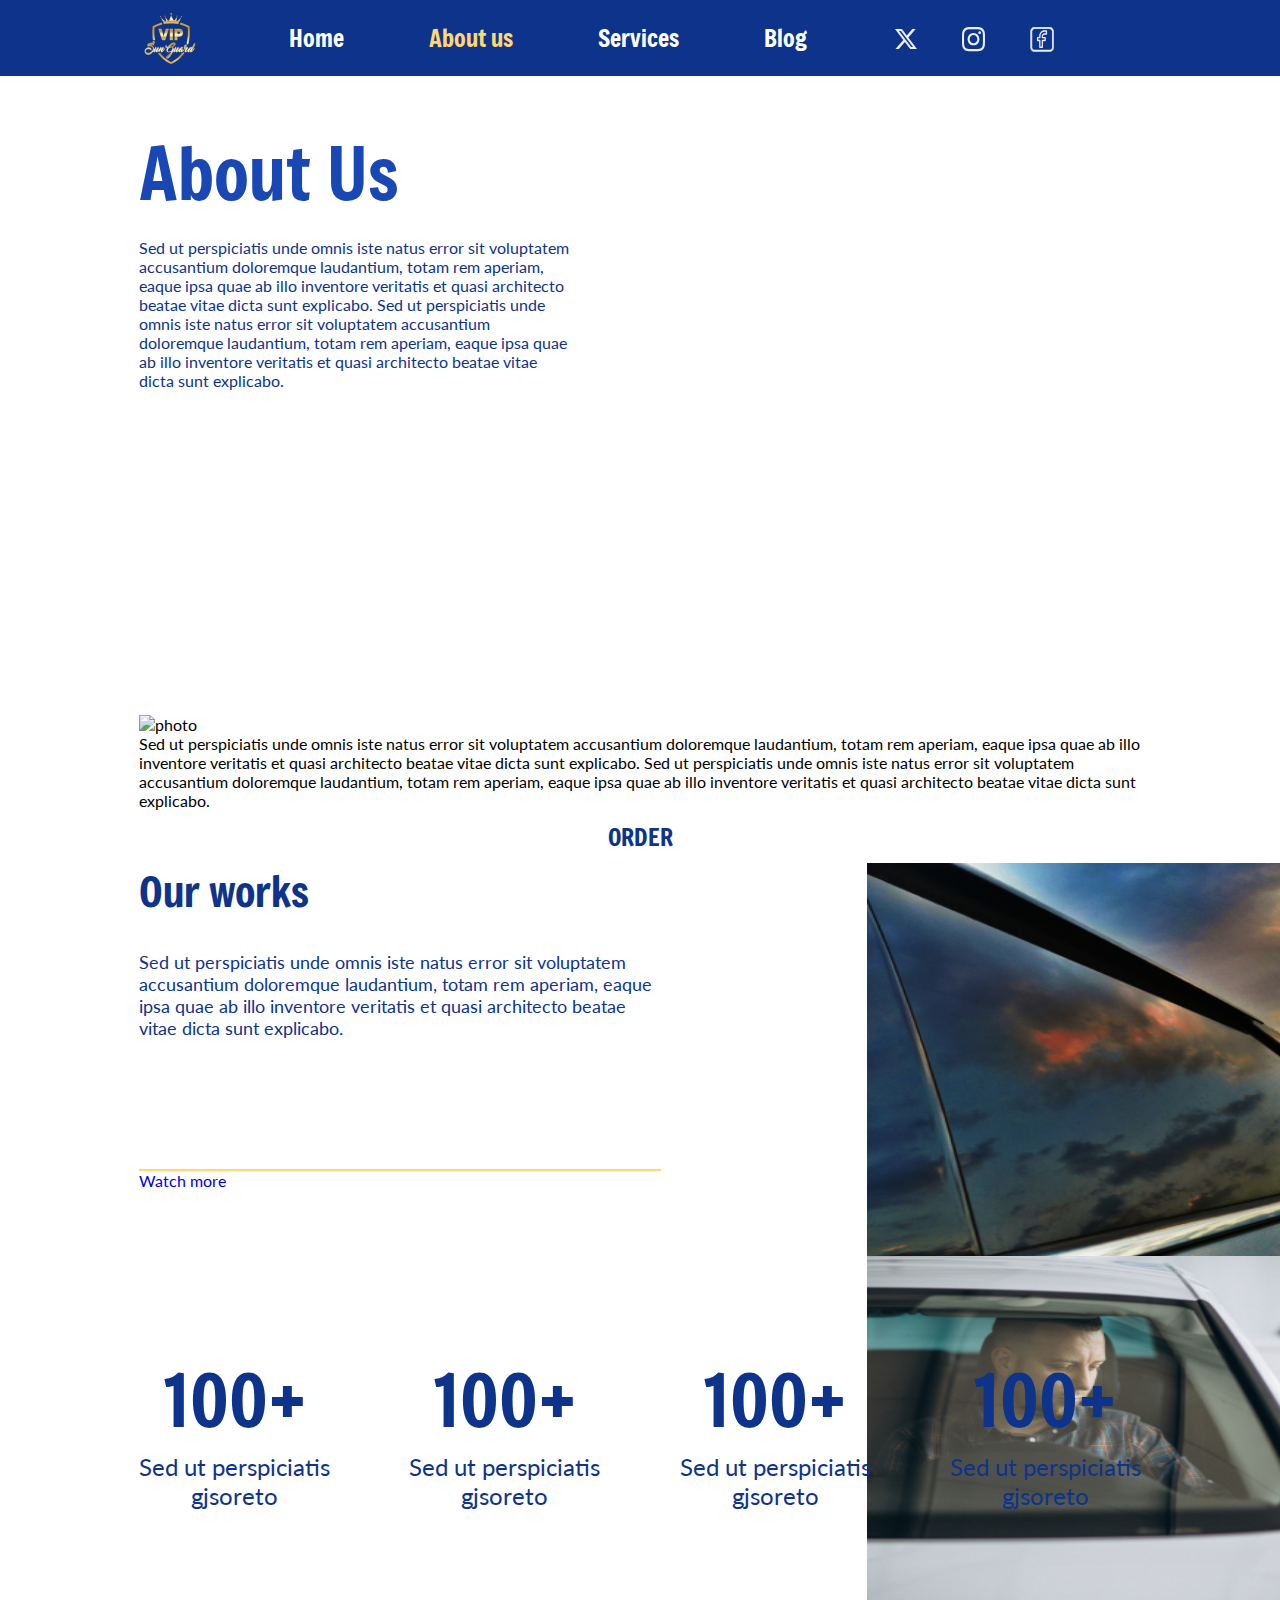
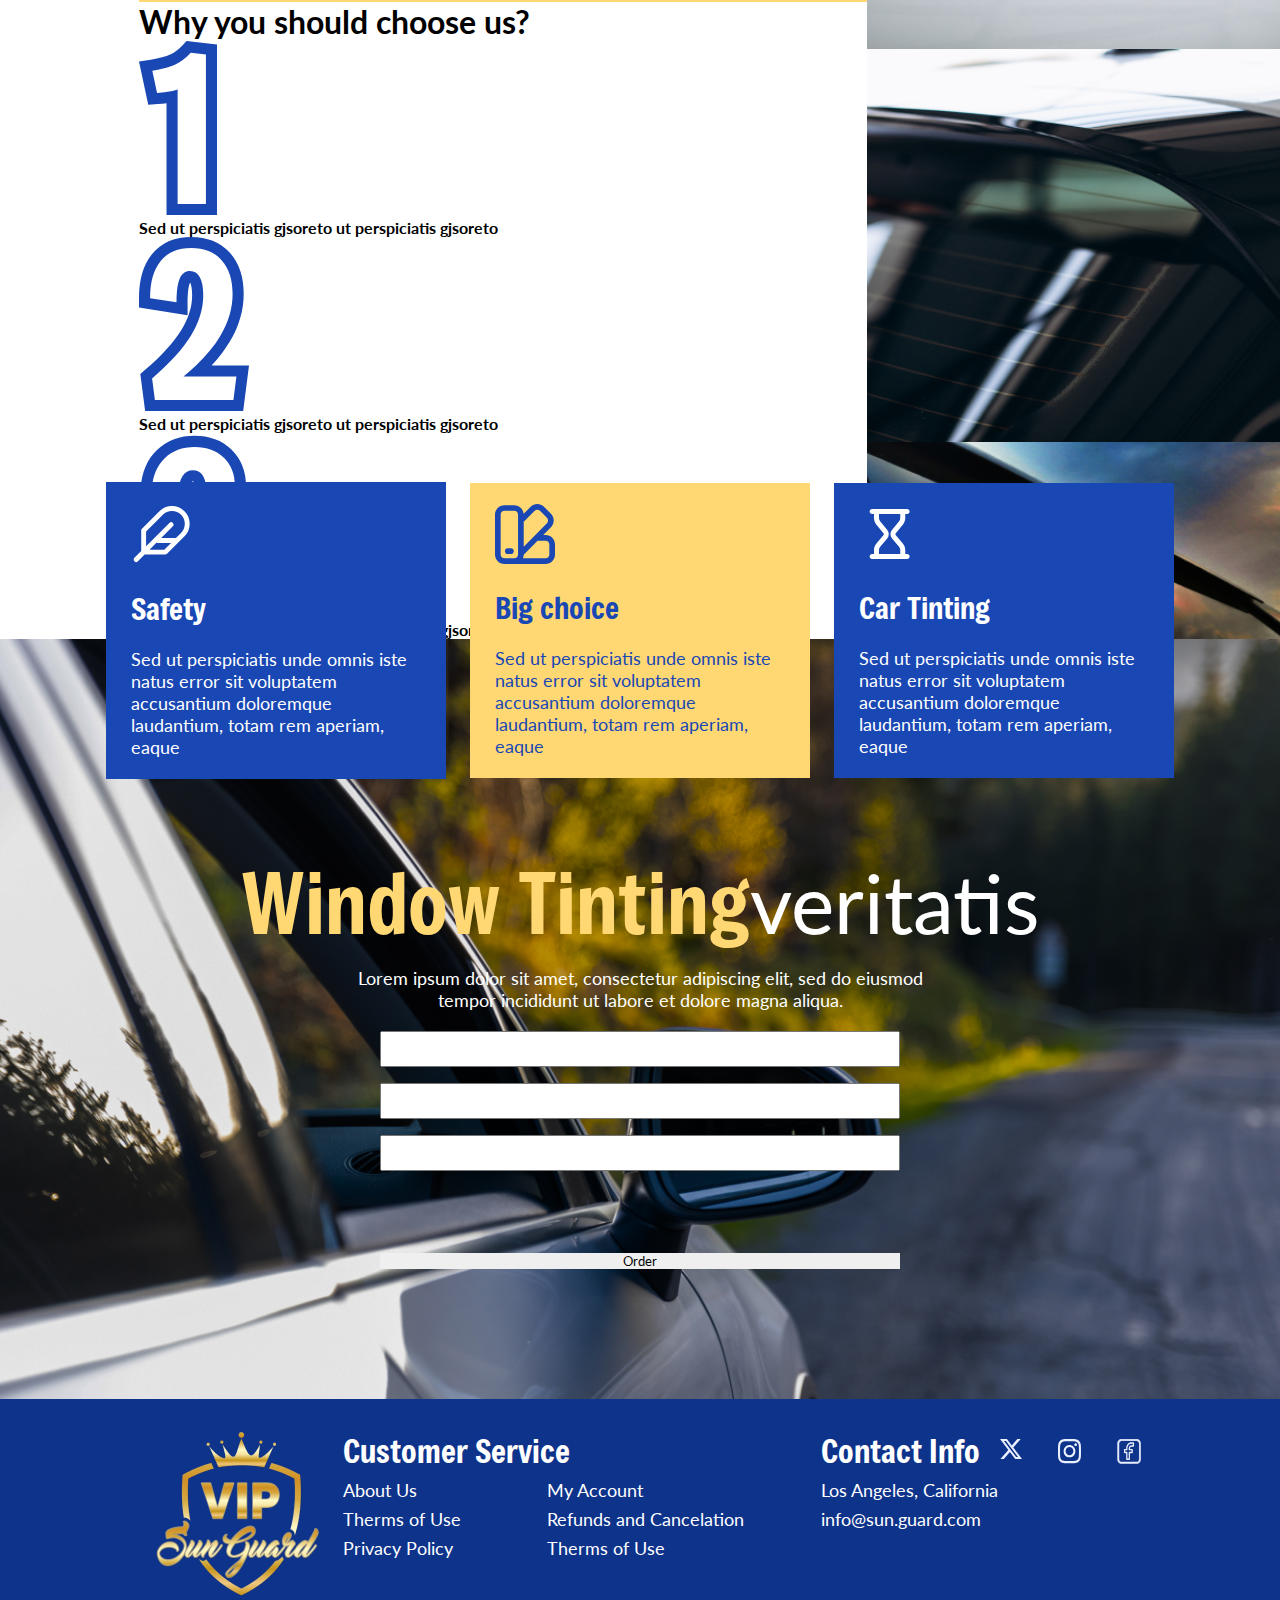
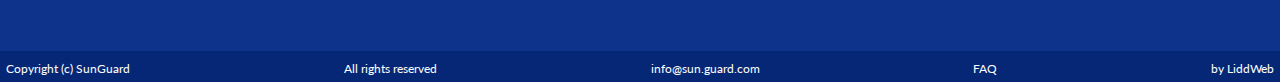
==== commit e60e748e: "update servise" ====
--- a/about-us.html
+++ b/about-us.html
@@ -26,7 +26,7 @@
                             <a href="./index.html" class="header__link">Home</a>
                         </li>
                         <li class="header__item">
-                            <a href="./about-us.html" class="header__link">About us</a>
+                            <a href="./about-us.html" class="header__link  active__color">About us</a>
                         </li>
                         <li class="header__item">
                             <a href="./services.html" class="header__link">Services</a>
@@ -76,6 +76,71 @@
                                 </svg></a>
                         </li>
                     </ul>
+                </div>
+                <div class="burger">
+                    <div class="burger__icon">
+                        <div class="line1"></div>
+                        <div class="line2"></div>
+                        <div class="line3"></div>
+                    </div>
+                    <div class="burger__menu">
+                        <div class="container">
+                            <ul class="burger__list">
+                                <li class="burger__item">
+                                    <a href="./index.html" class="burger__link">Home</a>
+                                </li>
+                                <li class="burger__item">
+                                    <a href="./about-us.html" class="burger__link  active__color">About us</a>
+                                </li>
+                                <li class="burger__item">
+                                    <a href="./services.html" class="burger__link">Services</a>
+                                </li>
+                                <li class="burger__item">
+                                    <a href="./blog.html" class="burger__link">Blog</a>
+                                </li>
+                            </ul>
+                            <ul class="h__social_list">
+                                <li class="h__social_item">
+                                    <a href="https://x.com/?lang=uk" target="_blank" rel="noopener noreferrer"
+                                        class="twitter">
+                                        <svg xmlns="http://www.w3.org/2000/svg" width="22" height="21"
+                                            viewBox="0 0 22 21" fill="none">
+                                            <path
+                                                d="M17.3246 0H20.6997L13.3281 8.49163L22 20.0483H15.2116L9.89092 13.0411L3.81008 20.0483H0.430248L8.31334 10.9639L0 0H6.96045L11.7649 6.40487L17.3246 0ZM16.1391 18.0146H18.0083L5.9422 1.92772H3.93438L16.1391 18.0146Z"
+                                                fill="#051e5a" />
+                                        </svg>
+                                    </a>
+                                </li>
+                                <li class="h__social_item">
+                                    <a href="https://www.instagram.com/ " target="_blank" rel="noopener noreferrer"
+                                        class="instagram">
+                                        <svg xmlns="http://www.w3.org/2000/svg" width="23" height="25"
+                                            viewBox="0 0 23 25" fill="none">
+                                            <path
+                                                d="M11.5026 5.91225C8.23921 5.91225 5.60697 8.69034 5.60697 12.1345C5.60697 15.5787 8.23921 18.3568 11.5026 18.3568C14.7659 18.3568 17.3982 15.5787 17.3982 12.1345C17.3982 8.69034 14.7659 5.91225 11.5026 5.91225ZM11.5026 16.1798C9.3937 16.1798 7.66966 14.3657 7.66966 12.1345C7.66966 9.90338 9.38857 8.08923 11.5026 8.08923C13.6166 8.08923 15.3355 9.90338 15.3355 12.1345C15.3355 14.3657 13.6114 16.1798 11.5026 16.1798ZM19.0144 5.65772C19.0144 6.46461 18.3987 7.10905 17.6393 7.10905C16.8748 7.10905 16.2642 6.4592 16.2642 5.65772C16.2642 4.85625 16.8799 4.2064 17.6393 4.2064C18.3987 4.2064 19.0144 4.85625 19.0144 5.65772ZM22.9192 7.13071C22.832 5.18658 22.4112 3.46449 21.0617 2.04566C19.7174 0.626831 18.0857 0.182769 16.2437 0.0852923C14.3452 -0.0284308 8.65482 -0.0284308 6.75633 0.0852923C4.91941 0.177354 3.28773 0.621415 1.93826 2.04025C0.58879 3.45908 0.173173 5.18117 0.0808143 7.12529C-0.0269381 9.12898 -0.0269381 15.1346 0.0808143 17.1383C0.168042 19.0825 0.58879 20.8046 1.93826 22.2234C3.28773 23.6422 4.91428 24.0863 6.75633 24.1838C8.65482 24.2975 14.3452 24.2975 16.2437 24.1838C18.0857 24.0917 19.7174 23.6476 21.0617 22.2234C22.4061 20.8046 22.8268 19.0825 22.9192 17.1383C23.0269 15.1346 23.0269 9.1344 22.9192 7.13071ZM20.4665 19.2882C20.0663 20.3497 19.2915 21.1674 18.2807 21.5952C16.767 22.2288 13.1753 22.0826 11.5026 22.0826C9.82984 22.0826 6.23296 22.2234 4.72443 21.5952C3.71874 21.1728 2.94395 20.3551 2.53859 19.2882C1.93826 17.6907 2.0768 13.8999 2.0768 12.1345C2.0768 10.3691 1.94339 6.57292 2.53859 4.9808C2.93882 3.91938 3.71361 3.10166 4.72443 2.67385C6.23809 2.04025 9.82984 2.18646 11.5026 2.18646C13.1753 2.18646 16.7722 2.04566 18.2807 2.67385C19.2864 3.09625 20.0612 3.91397 20.4665 4.9808C21.0669 6.57834 20.9283 10.3691 20.9283 12.1345C20.9283 13.8999 21.0669 17.6961 20.4665 19.2882Z"
+                                                fill="#051e5a" />
+                                        </svg>
+                                    </a>
+                                </li>
+                                <li class="h__social_item">
+                                    <a href="https://www.facebook.com/?locale=uk_UA" target="_blank"
+                                        rel="noopener noreferrer" class="facebook">
+                                        <svg xmlns="http://www.w3.org/2000/svg" width="24" height="25"
+                                            viewBox="0 0 24 25" fill="none">
+                                            <path
+                                                d="M19.6758 0.266994H4.49461C2.355 0.266994 0.614361 2.10368 0.614361 4.36133V20.3801C0.614361 22.6378 2.355 24.4745 4.49461 24.4745H19.6758C21.8154 24.4745 23.556 22.6378 23.556 20.3801V4.36133C23.556 2.10368 21.8154 0.266994 19.6758 0.266994ZM22.2065 20.3801C22.2065 21.8526 21.0713 23.0505 19.6758 23.0505H4.49461C3.09912 23.0505 1.96387 21.8526 1.96387 20.3801V4.36133C1.96387 2.88885 3.09912 1.69096 4.49461 1.69096H19.6758C21.0713 1.69096 22.2065 2.88885 22.2065 4.36133V20.3801Z"
+                                                fill="#051e5a" />
+                                            <path fill-rule="evenodd" clip-rule="evenodd"
+                                                d="M0.361328 4.36133C0.361328 1.95622 2.21526 0 4.49461 0H19.6758C21.9551 0 23.8091 1.95622 23.8091 4.36133V20.3801C23.8091 22.7852 21.9551 24.7415 19.6758 24.7415H4.49461C2.21526 24.7415 0.361328 22.7852 0.361328 20.3801V4.36133ZM4.49461 0.533989C2.49475 0.533989 0.867394 2.25113 0.867394 4.36133V20.3801C0.867394 22.4903 2.49475 24.2075 4.49461 24.2075H19.6758C21.6756 24.2075 23.303 22.4903 23.303 20.3801V4.36133C23.303 2.25113 21.6756 0.533989 19.6758 0.533989H4.49461ZM4.49461 1.95796C3.23887 1.95796 2.2169 3.03631 2.2169 4.36133V20.3801C2.2169 21.7052 3.23887 22.7835 4.49461 22.7835H19.6758C20.9315 22.7835 21.9535 21.7052 21.9535 20.3801V4.36133C21.9535 3.03631 20.9315 1.95796 19.6758 1.95796H4.49461ZM1.71084 4.36133C1.71084 2.7414 2.95938 1.42397 4.49461 1.42397H19.6758C21.211 1.42397 22.4595 2.7414 22.4595 4.36133V20.3801C22.4595 22.0001 21.211 23.3175 19.6758 23.3175H4.49461C2.95938 23.3175 1.71084 22.0001 1.71084 20.3801V4.36133Z"
+                                                fill="#051e5a" />
+                                            <path
+                                                d="M16.4414 3.2301H14.3785C11.5115 3.2301 9.17904 5.96468 9.17904 9.32602V9.89366H7.60026C7.2515 9.89366 6.96875 10.2252 6.96875 10.6341V13.5956C6.96875 14.0045 7.2515 14.336 7.60026 14.336H9.17904V20.2592C9.17904 20.6681 9.46179 20.9996 9.81055 20.9996H12.3366C12.6854 20.9996 12.9681 20.6681 12.9681 20.2592V14.336H15.1784C15.5272 14.336 15.8099 14.0045 15.8099 13.5956V10.6341C15.8099 10.2252 15.5272 9.89366 15.1784 9.89366H12.9681V9.32602C12.9681 8.41425 13.6008 7.67247 14.3785 7.67247H16.4414C16.7902 7.67247 17.0729 7.34097 17.0729 6.93208V3.9705C17.0729 3.5616 16.7902 3.2301 16.4414 3.2301ZM15.8099 6.19168H14.3785C12.9044 6.19168 11.7051 7.59774 11.7051 9.32602V10.6341C11.7051 11.0429 11.9878 11.3744 12.3366 11.3744H14.5469V12.8552H12.3366C11.9878 12.8552 11.7051 13.1867 11.7051 13.5956V19.5188H10.4421V13.5956C10.4421 13.1867 10.1593 12.8552 9.81055 12.8552H8.23177V11.3744H9.81055C10.1593 11.3744 10.4421 11.0429 10.4421 10.6341V9.32602C10.4421 6.78123 12.2079 4.71089 14.3785 4.71089H15.8099V6.19168Z"
+                                                fill="#051e5a" />
+                                        </svg></a>
+                                </li>
+                            </ul>
+                        </div>
+                    </div>
                 </div>
             </div>
         </div>
--- a/css/style.css
+++ b/css/style.css
@@ -39,12 +39,21 @@
   padding: 0 139px;
 }
 
+@media (max-width: 700px) {
+  .container {
+    padding: 0 45px;
+  }
+}
 html {
   scroll-behavior: smooth;
 }
 
 header {
   background: #0e338b;
+}
+
+.active__color {
+  color: #ffd874 !important;
 }
 
 .header__container {
@@ -53,6 +62,7 @@
   height: 76px;
   padding: 12px 0px;
   justify-content: space-between;
+  position: relative;
 }
 
 .h__left {
@@ -104,6 +114,109 @@
 
 .facebook:hover svg path {
   fill: #ffd874;
+}
+
+.header__container {
+  display: flex;
+  justify-content: space-between;
+  align-items: center;
+}
+
+.burger__icon {
+  width: 30px;
+  height: 25px;
+  display: none;
+  flex-direction: column;
+  justify-content: space-between;
+  cursor: pointer;
+  z-index: 99999;
+  position: relative;
+}
+
+.burger__icon div {
+  width: 100%;
+  height: 3px;
+  background-color: #fff;
+  transition: all 0.3s ease;
+}
+
+.burger__menu {
+  display: none;
+  position: fixed;
+  top: 0;
+  right: -100%;
+  width: 100%;
+  height: 100%;
+  background-color: rgb(255, 255, 255);
+  padding: 20px;
+  box-sizing: border-box;
+  transition: right 0.3s ease;
+  z-index: 1000;
+  transition: var(--trans);
+  overflow: hidden;
+}
+
+.burger__menu.active {
+  right: 0;
+}
+
+.burger__menu ul {
+  list-style: none;
+  padding: 0;
+  margin: 0;
+}
+
+.burger__menu li {
+  margin: 10px 0;
+}
+
+.burger__icon.active .line1 {
+  transform: rotate(-45deg) translate(-6px, 6px);
+  background-color: #051e5a;
+}
+
+.burger__icon.active .line2 {
+  opacity: 0;
+}
+
+.burger__icon.active .line3 {
+  transform: rotate(45deg) translate(-9px, -9px);
+  background-color: #051e5a;
+}
+
+.burger__list {
+  display: flex;
+  flex-direction: column;
+  gap: 15px;
+  padding-top: 50px !important;
+}
+.burger__list li a {
+  color: #0e338b;
+  font-family: "Freeman";
+  font-size: 24px;
+  font-style: normal;
+  font-weight: 400;
+  line-height: normal;
+}
+
+@media (max-width: 1100px) {
+  .h__center,
+  .h__right {
+    display: none;
+  }
+  .burger {
+    display: block;
+  }
+  .burger__menu.active {
+    display: block;
+  }
+  .burger__icon {
+    display: flex;
+  }
+}
+.burger__menu .h__social_list {
+  position: absolute;
+  bottom: 40px;
 }
 
 .hero__section {
@@ -170,10 +283,16 @@
   position: relative;
   display: flex;
   justify-content: space-between;
+  width: 100%;
 }
 .services__section .container {
   padding-left: 190px;
   padding-right: 0px;
+  width: 55%;
+}
+
+.serv__cont {
+  width: 45%;
 }
 
 .section__serv_container {
@@ -188,7 +307,7 @@
 
 .serv__img {
   display: block;
-  width: 685px;
+  width: 100%;
 }
 
 .section__serv_title {
@@ -233,10 +352,10 @@
   background-color: #ffd874;
 }
 .serv__card_item:nth-child(2) .serv__card_title {
-  color: #0e338b;
+  color: #1947b4;
 }
 .serv__card_item:nth-child(2) .serv__card_subtitle {
-  color: #0e338b;
+  color: #1947b4;
 }
 
 .serv__card_title {
@@ -281,12 +400,24 @@
   position: relative;
 }
 
+@media (max-width: 1370px) {
+  .services__section .container {
+    padding-left: 100px;
+  }
+  .section__serv_container {
+    padding-top: 240px;
+  }
+}
+.our_works__section {
+  width: 100%;
+}
+
 .container1 {
-  width: 100%;
-  max-width: 685px;
+  width: 45%;
   padding-left: 139px;
   margin-top: 64px;
   position: relative;
+  padding-right: 10px;
 }
 .container1 a {
   color: #fff;
@@ -310,7 +441,6 @@
 
 .our_work__cont {
   display: flex;
-  align-items: center;
 }
 
 .our_work__title {
@@ -336,14 +466,26 @@
   padding-bottom: 150px;
 }
 
+@media (max-width: 1310px) {
+  .our_work__subtitle {
+    padding-bottom: 130px;
+  }
+}
+@media (max-width: 1129px) {
+  .our_work__subtitle {
+    padding-bottom: 107px;
+  }
+}
 .swiper__portf {
-  width: 100%;
+  width: 55%;
   margin: 0 !important;
+  height: 393px;
 }
 
 .portf__slide img {
   display: block;
   width: 100%;
+  height: 393px;
 }
 
 .portf__prev {
@@ -441,6 +583,7 @@
 
 .faq__left {
   width: 100%;
+  max-width: 613px;
 }
 
 .faq__title {
@@ -453,12 +596,30 @@
   margin-bottom: 105px;
 }
 
+.faq__right {
+  width: 100%;
+}
+.faq__right img {
+  width: 100%;
+}
+
 .faq__list {
   display: flex;
   flex-direction: column;
   gap: 27px;
 }
 
+@media (max-width: 1377px) {
+  .faq__title {
+    margin-bottom: 80px;
+  }
+  .faq__list {
+    gap: 22px;
+  }
+  .faq__question {
+    font-size: 20px;
+  }
+}
 .faq__answer {
   background: #fbfbfb;
   box-shadow: 0px 0.25px 1px 0px rgba(0, 0, 0, 0.2), 0px 0.25px 1px 0px rgba(0, 0, 0, 0.1);
@@ -472,11 +633,20 @@
 }
 
 .order__section {
-  height: 790px;
+  position: relative;
+}
+
+.container2 {
+  max-width: 100%;
+}
+
+.order__section .container {
   background-image: url(../img/order_sect.jpg);
   background-repeat: no-repeat;
   background-size: cover;
   position: relative;
+  padding-bottom: 130px;
+  background-position: 36%;
 }
 
 .order__container {
@@ -516,7 +686,7 @@
   margin-right: auto;
   margin-left: auto;
   margin-top: 10px;
-  margin-bottom: 10px;
+  margin-bottom: 20px;
 }
 
 .order__form {
@@ -580,10 +750,10 @@
   background-color: #ffd874;
 }
 .order__item:nth-child(2) .order__item_title {
-  color: #0e338b;
+  color: #1947b4;
 }
 .order__item:nth-child(2) .order__item_subtitle {
-  color: #0e338b;
+  color: #1947b4;
 }
 
 .order__item_title {
@@ -617,6 +787,8 @@
   align-items: flex-start;
   padding-top: 30px;
   padding-bottom: 50px;
+  flex-wrap: wrap;
+  row-gap: 20px;
 }
 
 .f__center {
@@ -730,4 +902,439 @@
 }
 .footer__private_item a:hover {
   color: #ffd874;
+}
+
+.serv__img1 {
+  display: none;
+}
+
+.services__hero_section {
+  background-image: url(../img/service__img1.jpg);
+  background-repeat: no-repeat;
+  background-size: cover;
+  position: relative;
+  background-position: center;
+}
+
+.services__hero_section::before {
+  content: "";
+  position: absolute;
+  top: 0;
+  left: 0;
+  width: 100%;
+  height: 100%;
+  background: linear-gradient(270deg, rgba(255, 255, 255, 0) 0%, rgba(255, 255, 255, 0.8470588235) 100%);
+  z-index: 1;
+}
+
+.about__hero_container {
+  position: relative;
+  z-index: 1;
+  padding-top: 40px;
+  padding-bottom: 325px;
+}
+
+.about__hero_title {
+  color: #1947b4;
+  font-family: "Freeman";
+  font-size: 72px;
+  font-style: normal;
+  font-weight: 400;
+  line-height: normal;
+  margin-bottom: 18px;
+  margin-top: 8px;
+}
+
+.about__hero_subtitle {
+  color: #0e338b;
+  font-family: "Lato";
+  font-size: 16px;
+  font-style: normal;
+  font-weight: 400;
+  line-height: normal;
+  width: 100%;
+  max-width: 430px;
+}
+
+.nav__serv {
+  display: flex;
+  align-items: center;
+  gap: 14px;
+}
+.nav__serv a {
+  color: #0e338b;
+  text-align: center;
+  font-family: "Lato";
+  font-size: 16px;
+  font-style: normal;
+  font-weight: 400;
+  line-height: normal;
+  transition: var(--trans);
+}
+.nav__serv a:hover {
+  color: #ffd874;
+}
+
+.services__card_section {
+  padding-bottom: 200px;
+}
+
+.services__card_list {
+  display: flex;
+  flex-direction: column;
+}
+
+.services__card_item {
+  display: flex;
+  align-items: center;
+  padding-top: 55px;
+  padding-bottom: 55px;
+  border-bottom: 2px solid #ffd874;
+  justify-content: space-between;
+}
+.services__card_item svg {
+  width: 111px;
+  height: 183px;
+  margin-right: 41px;
+}
+
+.services__card_info {
+  display: flex;
+  flex-direction: column;
+  margin-right: 10px;
+}
+.services__card_info a {
+  color: #fff;
+  text-align: center;
+  font-family: "Freeman";
+  font-size: 24px;
+  font-style: normal;
+  font-weight: 400;
+  line-height: normal;
+  text-transform: uppercase;
+  display: flex;
+  justify-content: center;
+  align-items: center;
+  background-color: #0e338b;
+  width: 180px;
+  height: 53px;
+  transition: var(--trans);
+  position: relative;
+  margin-left: 0;
+}
+
+.services__info_title {
+  color: #0e338b;
+  font-family: "Freeman";
+  font-size: 42px;
+  font-style: normal;
+  font-weight: 400;
+  line-height: normal;
+}
+
+.services__info_subtitle {
+  color: #0e338b;
+  font-family: "Lato";
+  font-size: 16px;
+  font-style: normal;
+  font-weight: 400;
+  line-height: normal;
+  margin-top: 16px;
+  margin-bottom: 30px;
+  width: 100%;
+  max-width: 430px;
+  margin-right: 117px;
+}
+
+.services__card_img {
+  display: block;
+}
+.services__card_img img {
+  width: 100%;
+}
+
+@media (max-width: 1273px) {
+  .f__right {
+    padding-left: 20px;
+  }
+}
+@media (max-width: 1100px) {
+  .f__right {
+    padding-left: 0px;
+  }
+}
+@media (max-width: 1100px) {
+  .serv__card_item {
+    width: 300px;
+  }
+  .order__item {
+    width: 300px;
+  }
+}
+@media (max-width: 1050px) {
+  .hero__uptitle {
+    font-size: 24px;
+  }
+  .hero__title {
+    font-size: 60px;
+  }
+  .hero__subtitle {
+    font-size: 24px;
+  }
+  .services__section {
+    flex-direction: column-reverse;
+  }
+  .serv__card_list {
+    position: relative;
+    flex-direction: column;
+    justify-content: center;
+  }
+  .section__serv_container {
+    padding-top: 0px;
+    margin-right: auto;
+    margin-left: auto;
+  }
+  .serv__cont {
+    margin-top: 60px;
+    width: 60%;
+    margin-right: auto;
+    margin-left: auto;
+  }
+  .section__serv_container a {
+    display: none;
+  }
+  .serv__img {
+    display: none;
+  }
+  .serv__img1 {
+    display: block;
+    width: 100%;
+  }
+  .our_work__cont {
+    flex-direction: column;
+    justify-content: center;
+  }
+  .services__section .container {
+    width: 100%;
+    max-width: 1528px;
+    margin: 0 auto;
+    padding: 0 139px;
+  }
+  .container1 {
+    width: 100%;
+    max-width: 400px;
+    margin-right: auto;
+    margin-left: auto;
+    padding-left: 0px;
+  }
+  .container1 a {
+    margin-right: auto;
+    margin-left: auto;
+    position: relative;
+    bottom: 0px;
+    margin-bottom: 60px;
+  }
+  .our_work__subtitle {
+    padding-bottom: 33px;
+    border: none;
+  }
+  .swiper__portf {
+    width: 100%;
+  }
+  .total__list {
+    display: grid;
+    grid-template-columns: 2fr 2fr;
+    gap: 30px;
+    margin-right: auto;
+    margin-left: auto;
+  }
+  .total__item {
+    text-align: center;
+    margin-right: auto;
+    margin-left: auto;
+  }
+  .faq__right {
+    display: none;
+  }
+  .faq__cont {
+    flex-direction: column;
+  }
+  .faq__left {
+    max-width: 100%;
+  }
+  .faq__title {
+    margin-bottom: 50px;
+  }
+  .faq__section {
+    padding-bottom: 60px;
+  }
+  .order__list {
+    position: relative;
+    flex-direction: column;
+    top: 45px;
+  }
+  .order__section {
+    display: flex;
+    flex-direction: column-reverse;
+  }
+  .order__section .container {
+    padding-bottom: 120px;
+  }
+  .f__center {
+    gap: 50px;
+    flex-direction: column;
+    text-align: start;
+  }
+  .footer__container {
+    flex-direction: column;
+    justify-content: center;
+    align-items: start;
+  }
+  .footer__private_list {
+    flex-direction: column;
+    align-items: start;
+    padding-top: 25px;
+    padding-bottom: 25px;
+    gap: 8px;
+  }
+  .footer__private_item a {
+    font-size: 12px;
+  }
+  .services__card_item {
+    flex-direction: column;
+    align-items: start;
+  }
+  .services__card_info {
+    margin-bottom: 40px;
+  }
+  .services__card_img {
+    width: 100%;
+  }
+  .services__card_section {
+    padding-bottom: 0px;
+  }
+}
+@media (max-width: 600px) {
+  .hero__section {
+    padding-bottom: 300px;
+    height: auto;
+  }
+}
+@media (max-width: 500px) {
+  .hero__container {
+    padding-top: 53px;
+  }
+  .hero__uptitle {
+    font-size: 18px;
+  }
+  .hero__title {
+    font-size: 40px;
+  }
+  .hero__subtitle {
+    font-size: 18px;
+  }
+  .serv__card_title {
+    font-size: 24px;
+  }
+  .serv__card_subtitle {
+    margin-bottom: 20px;
+  }
+  .section__serv_title {
+    font-size: 24px;
+  }
+  .services__section .container {
+    padding: 0px 45px;
+  }
+  .serv__cont {
+    width: 100%;
+  }
+  .our_work__title {
+    font-size: 24px;
+  }
+  .total__section {
+    padding-top: 40px;
+  }
+  .total__list {
+    padding-bottom: 50px;
+  }
+  .total__number {
+    font-size: 32px;
+  }
+  .total__title {
+    font-size: 18px;
+  }
+  .faq__title {
+    margin-bottom: 20px;
+    font-size: 24px;
+  }
+  .faq__question {
+    font-size: 20px;
+  }
+  .order__item_title {
+    font-size: 24px;
+  }
+  .order__item_subtitle {
+    font-size: 18px;
+  }
+  .order__title {
+    font-size: 40px;
+    text-align: center;
+  }
+  .order__form-button {
+    margin-top: 25px;
+  }
+  .f__left {
+    width: 120px;
+  }
+  .f__left img {
+    width: 100%;
+  }
+  .f__center_left h3 {
+    font-size: 24px;
+  }
+  .f__center_right h3 {
+    font-size: 24px;
+  }
+  .f__right {
+    width: 100%;
+  }
+  .f__social_item svg {
+    width: 50px;
+    height: 50px;
+  }
+  .f__social_list {
+    justify-content: space-between;
+  }
+  .h__social_list {
+    width: 75%;
+    justify-content: space-between;
+  }
+  .h__social_item svg {
+    width: 50px;
+    height: 50px;
+  }
+  .center__left-list {
+    grid-template-columns: 1fr;
+  }
+  .about__hero_title {
+    font-size: 40px;
+  }
+}
+@media (max-width: 500px) and (max-width: 500px) {
+  .services__hero_section {
+    background-image: url(../img/service__img2.jpg);
+  }
+}
+@media (max-width: 500px) {
+  .services__card_item {
+    padding-top: 40px;
+    padding-bottom: 40px;
+  }
+  .services__info_title {
+    margin-top: 30px;
+    font-size: 24px;
+  }
+  .services__card_img img {
+    height: 250px;
+  }
 }/*# sourceMappingURL=style.css.map */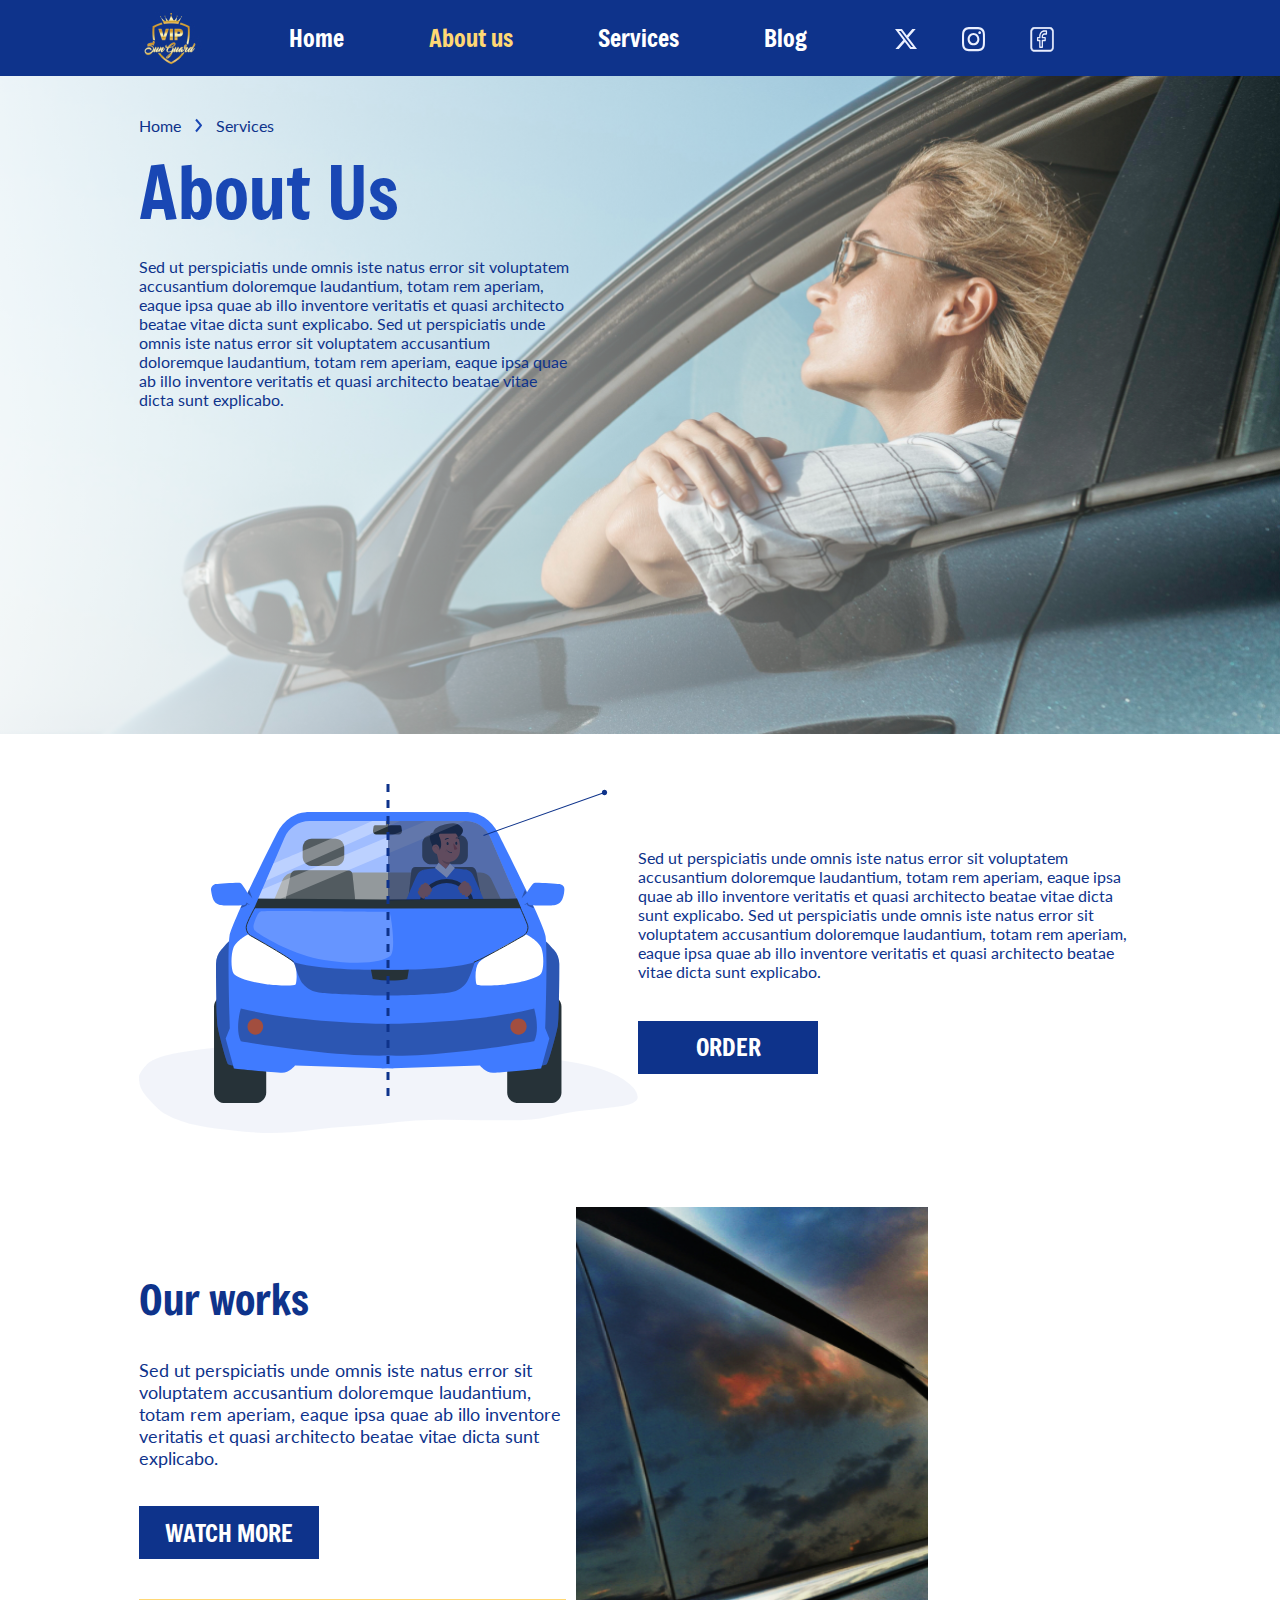
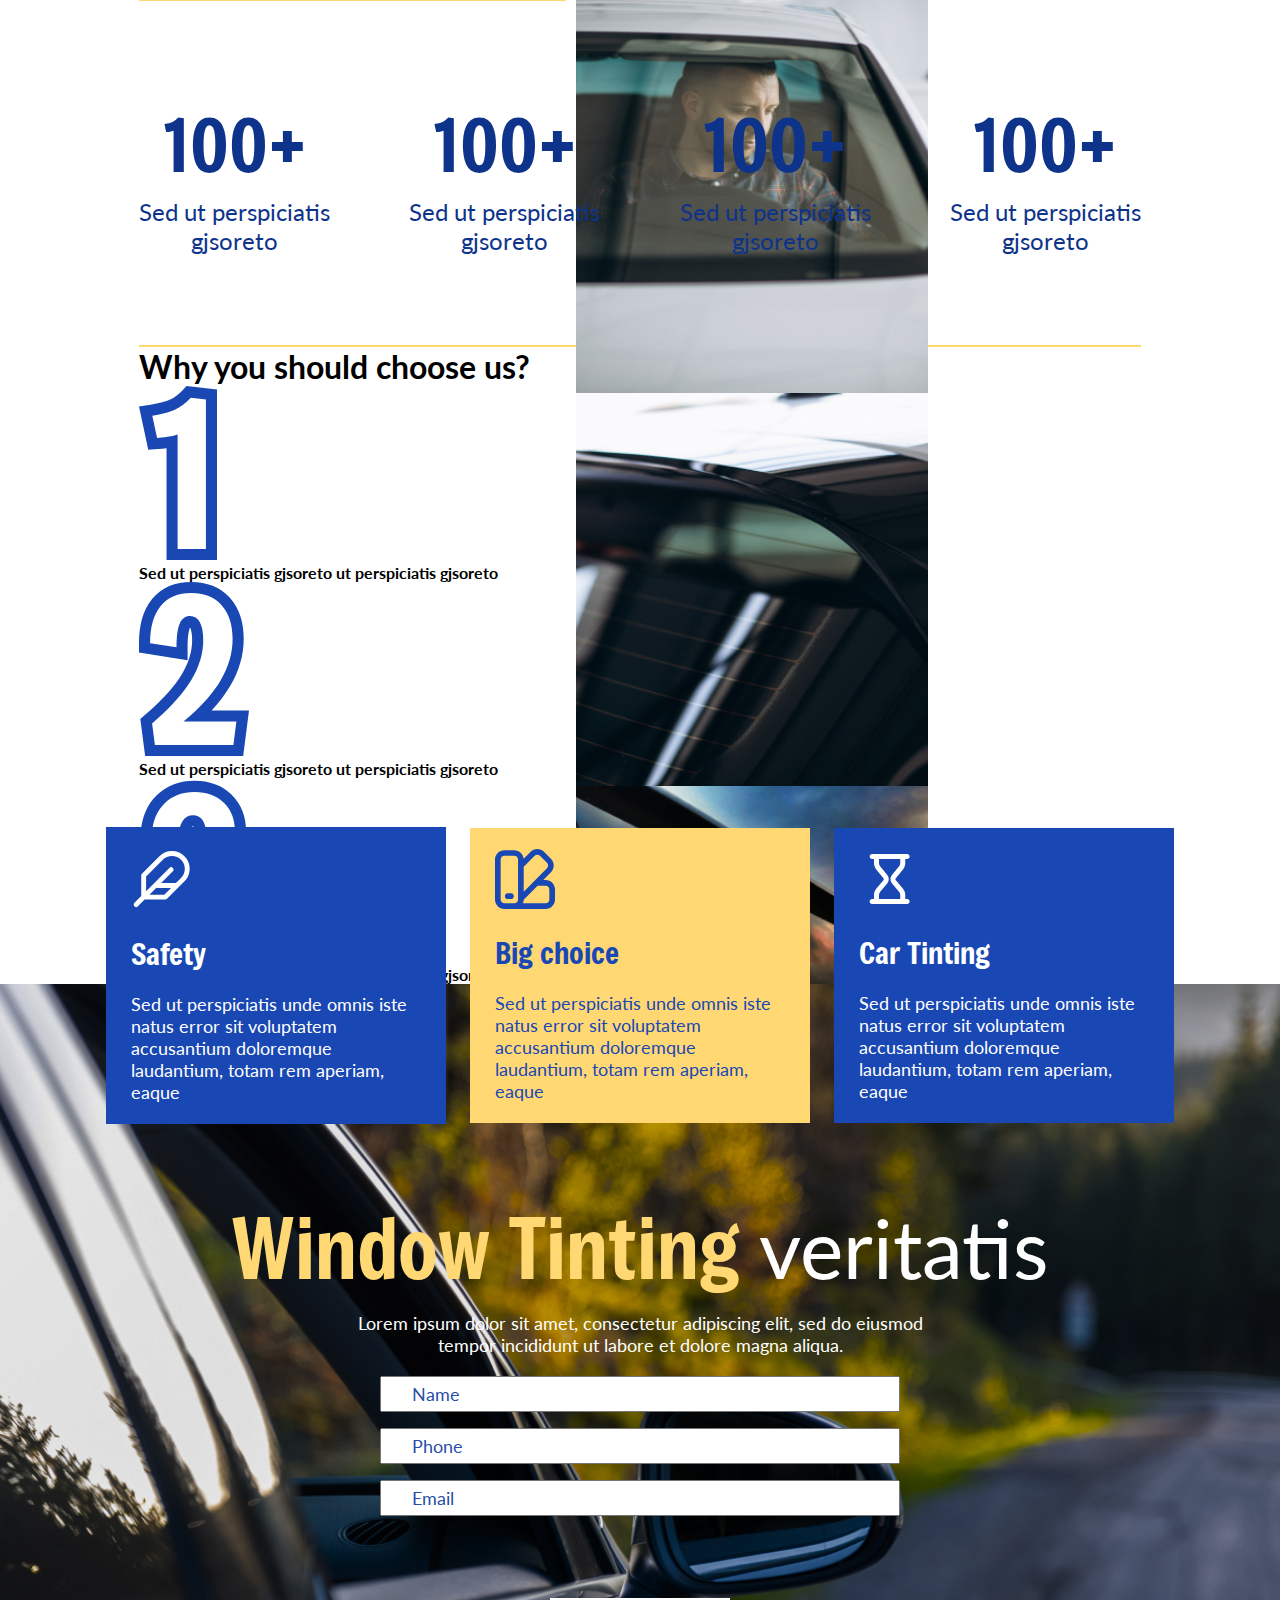
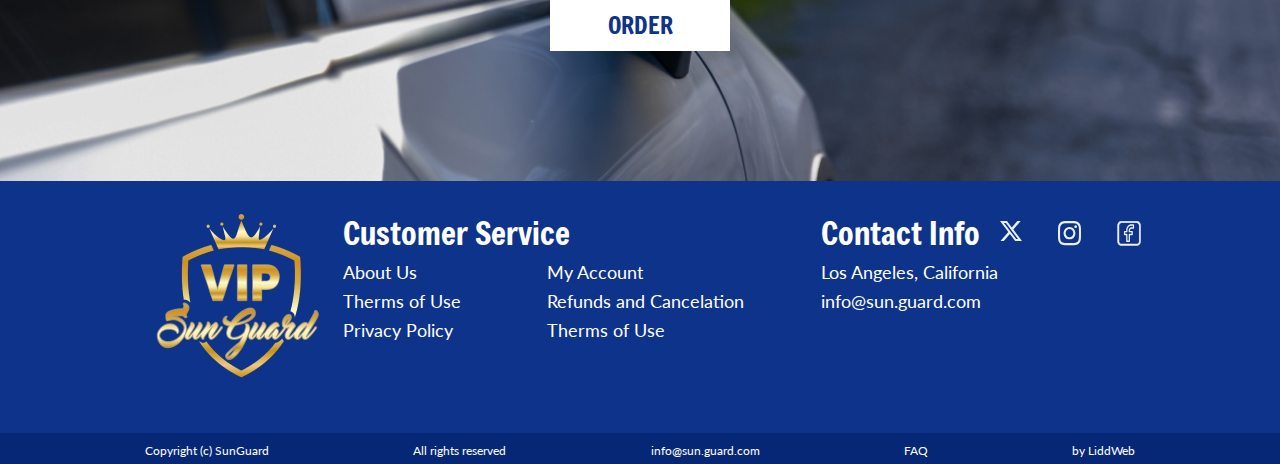
==== commit 4ed9071c: "update abous_us" ====
--- a/about-us.html
+++ b/about-us.html
@@ -23,13 +23,13 @@
                 <nav class="h__center">
                     <ul class="header__list">
                         <li class="header__item">
-                            <a href="./index.html" class="header__link">Home</a>
+                            <a href="./index.html" class="header__link ">Home</a>
                         </li>
                         <li class="header__item">
-                            <a href="./about-us.html" class="header__link  active__color">About us</a>
+                            <a href="./about-us.html" class="header__link active__color">About us</a>
                         </li>
                         <li class="header__item">
-                            <a href="./services.html" class="header__link">Services</a>
+                            <a href="./services.html" class="header__link ">Services</a>
                         </li>
                         <li class="header__item">
                             <a href="./blog.html" class="header__link">Blog</a>
@@ -87,13 +87,13 @@
                         <div class="container">
                             <ul class="burger__list">
                                 <li class="burger__item">
-                                    <a href="./index.html" class="burger__link">Home</a>
+                                    <a href="./index.html" class="burger__link ">Home</a>
                                 </li>
                                 <li class="burger__item">
-                                    <a href="./about-us.html" class="burger__link  active__color">About us</a>
+                                    <a href="./about-us.html" class="burger__link active__color">About us</a>
                                 </li>
                                 <li class="burger__item">
-                                    <a href="./services.html" class="burger__link">Services</a>
+                                    <a href="./services.html" class="burger__link ">Services</a>
                                 </li>
                                 <li class="burger__item">
                                     <a href="./blog.html" class="burger__link">Blog</a>
@@ -149,6 +149,14 @@
         <section class="about__hero_section">
             <div class="container">
                 <div class="about__hero_container">
+                    <div class="nav__serv">
+                        <a href="./index.html">Home</a>
+                        <svg xmlns="http://www.w3.org/2000/svg" width="7" height="15" viewBox="0 0 7 15" fill="none">
+                            <path d="M1 1.5L6 7.2931L0.999999 13.5" stroke="#1947B4" stroke-width="2"
+                                stroke-linejoin="round" />
+                        </svg>
+                        <a href="./services.html">Services</a>
+                    </div>
                     <h2 class="about__hero_title">About Us</h2>
                     <p class="about__hero_subtitle">Sed ut perspiciatis unde omnis iste natus error sit voluptatem
                         accusantium doloremque laudantium, totam rem aperiam,
@@ -164,7 +172,7 @@
             <div class="container">
                 <div class="about__info_container">
                     <div class="about__img">
-                        <img src="./img/" alt="photo" loading="lazy">
+                        <img src="./img/car.svg" alt="photo" loading="lazy">
                     </div>
                     <div class="about__info">
                         <p class="about__info_title">
@@ -183,7 +191,7 @@
         </section>
         <section class="our_works__section">
             <div class="our_work__cont">
-                <div class="container">
+                <div class="container1">
                     <h3 class="our_work__title">Our works</h3>
                     <p class="our_work__subtitle">Sed ut perspiciatis unde omnis iste natus error sit voluptatem
                         accusantium doloremque laudantium, totam rem aperiam,
@@ -291,18 +299,20 @@
                 </ul>
             </div>
         </section>
-        <section class="order__section" id="order">
-            <div class="container">
+        <section class="order__section">
+            <div class="container container2" id="order">
                 <div class="order__container">
-                    <h3 class="order__title">Window Tinting<span>veritatis</span></h3>
+                    <h3 class="order__title">Window Tinting<span> veritatis</span></h3>
                     <p class="order__subtitle">Lorem ipsum dolor sit amet, consectetur adipiscing elit, sed do eiusmod
                         tempor incididunt ut labore et dolore magna
                         aliqua.</p>
                     <form action="" class="order__form" id="oder__form">
-                        <input type="text" id="name" name="name" class="order__form-input" required>
-                        <input type="tel" id="phone" name="phone" class="order__form-input" required>
-                        <input type="email" id="email" name="email" class="order__form-input" required>
-                        <button type="submit" class="order__form-button">Order</button>
+                        <input placeholder="Name" type="text" id="name" name="name" class="order__form-input" required>
+                        <input placeholder="Phone" type="tel" id="phone" name="phone" class="order__form-input"
+                            required>
+                        <input placeholder="Email" type="email" id="email" name="email" class="order__form-input"
+                            required>
+                        <button type="submit" class="order__form-button order__btn">Order</button>
                     </form>
                 </div>
             </div>
@@ -428,7 +438,7 @@
             </div>
         </div>
         <div class="footer__botom">
-            <div class="container__home">
+            <div class="container">
                 <ul class="footer__private_list">
                     <li class="footer__private_item">
                         <a href="">Copyright (c) SunGuard</a>
@@ -450,6 +460,7 @@
         </div>
     </footer>
     <script src="https://ajax.googleapis.com/ajax/libs/jquery/3.5.1/jquery.min.js"></script>
+    <script src="https://cdn.jsdelivr.net/npm/swiper@11/swiper-bundle.min.js"></script>
     <script src="./js/index.js"></script>
 </body>
 
--- a/css/style.css
+++ b/css/style.css
@@ -1053,6 +1053,53 @@
   width: 100%;
 }
 
+.about__hero_section {
+  background-image: url(../img/about_us1.jpg);
+  background-repeat: no-repeat;
+  background-size: cover;
+  position: relative;
+  background-position: 57%;
+}
+
+.about__hero_section::before {
+  content: "";
+  position: absolute;
+  top: 0;
+  left: 0;
+  width: 100%;
+  height: 100%;
+  background: linear-gradient(270deg, rgba(255, 255, 255, 0) 0%, rgba(255, 255, 255, 0.8470588235) 100%);
+  z-index: 1;
+}
+
+.about__info_section {
+  padding-top: 50px;
+  padding-bottom: 70px;
+}
+
+.about__info_container {
+  display: flex;
+  justify-content: space-between;
+  align-items: center;
+}
+.about__info_container a {
+  background: #0e338b;
+  color: #fff;
+  margin-left: 0;
+}
+
+.about__info_title {
+  color: #0e338b;
+  font-family: "Lato";
+  font-size: 16px;
+  font-style: normal;
+  font-weight: 400;
+  line-height: normal;
+  width: 100%;
+  max-width: 523px;
+  margin-bottom: 40px;
+}
+
 @media (max-width: 1273px) {
   .f__right {
     padding-left: 20px;
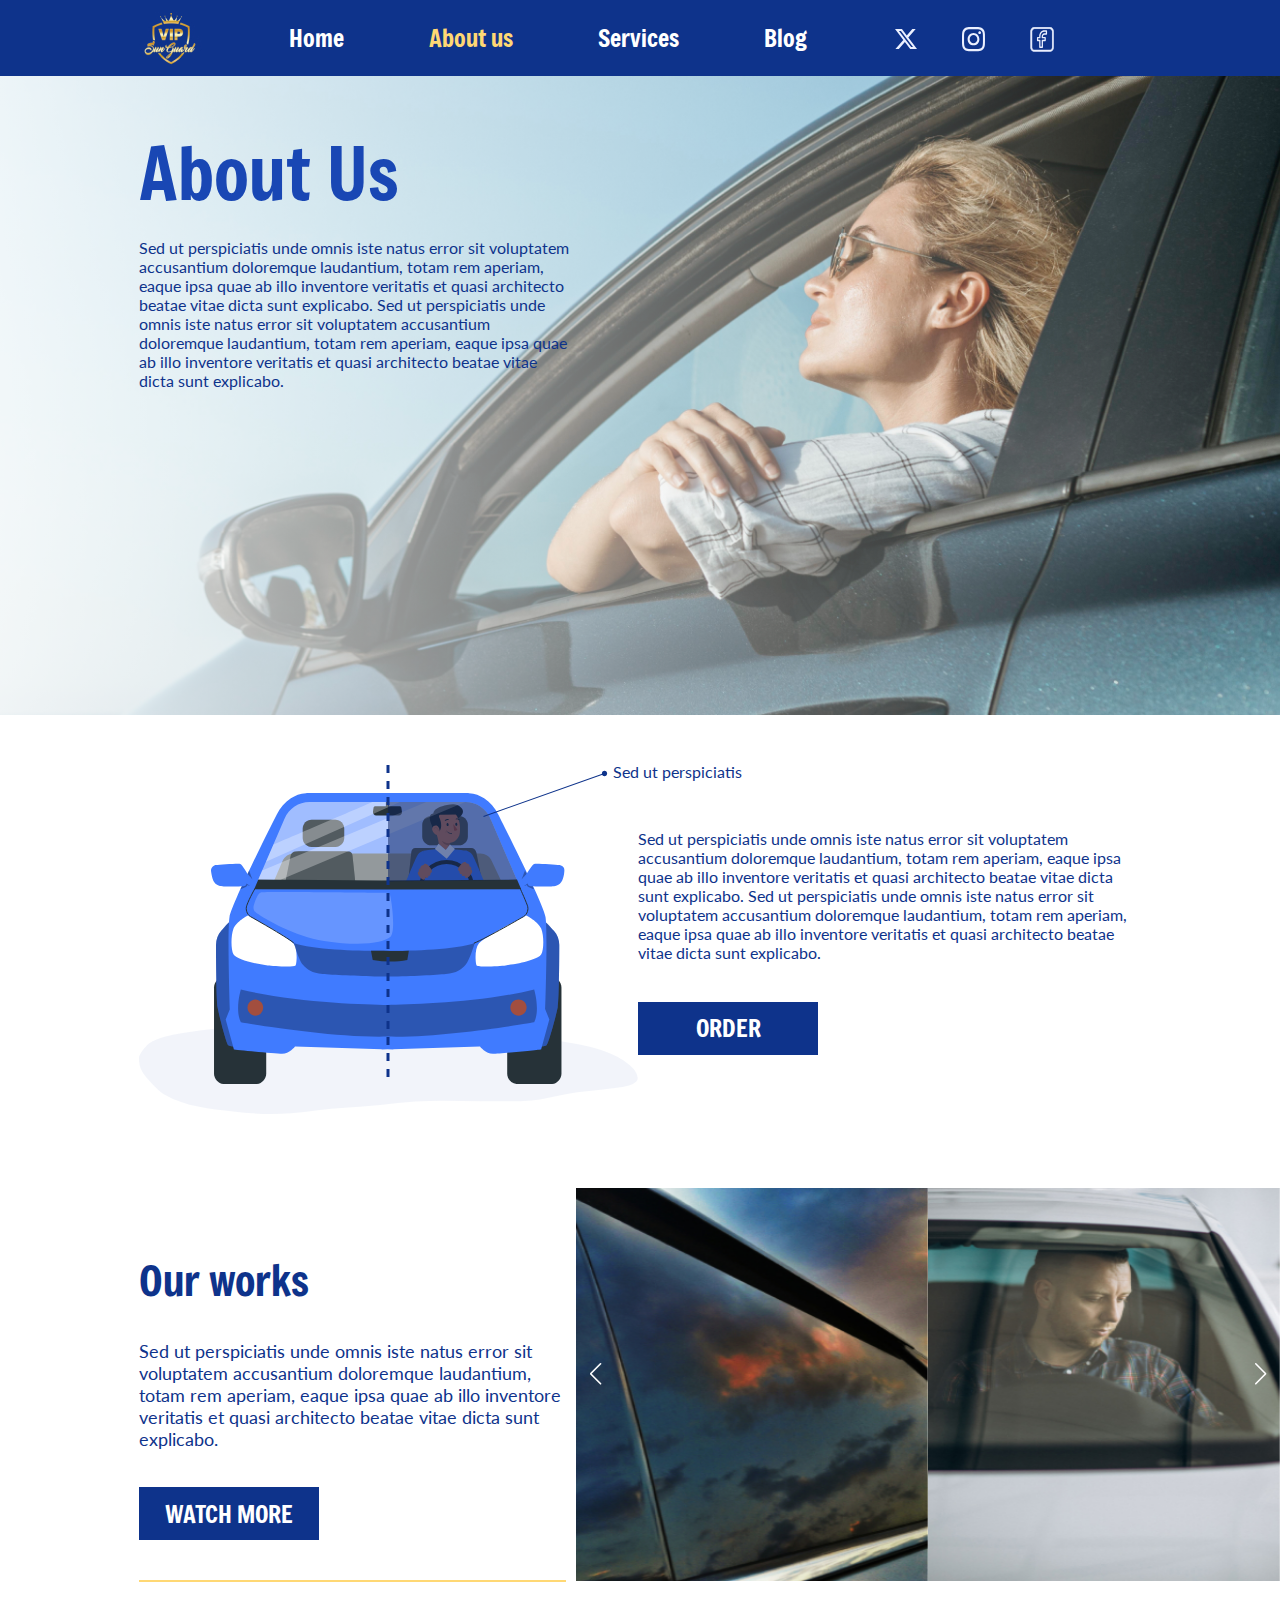
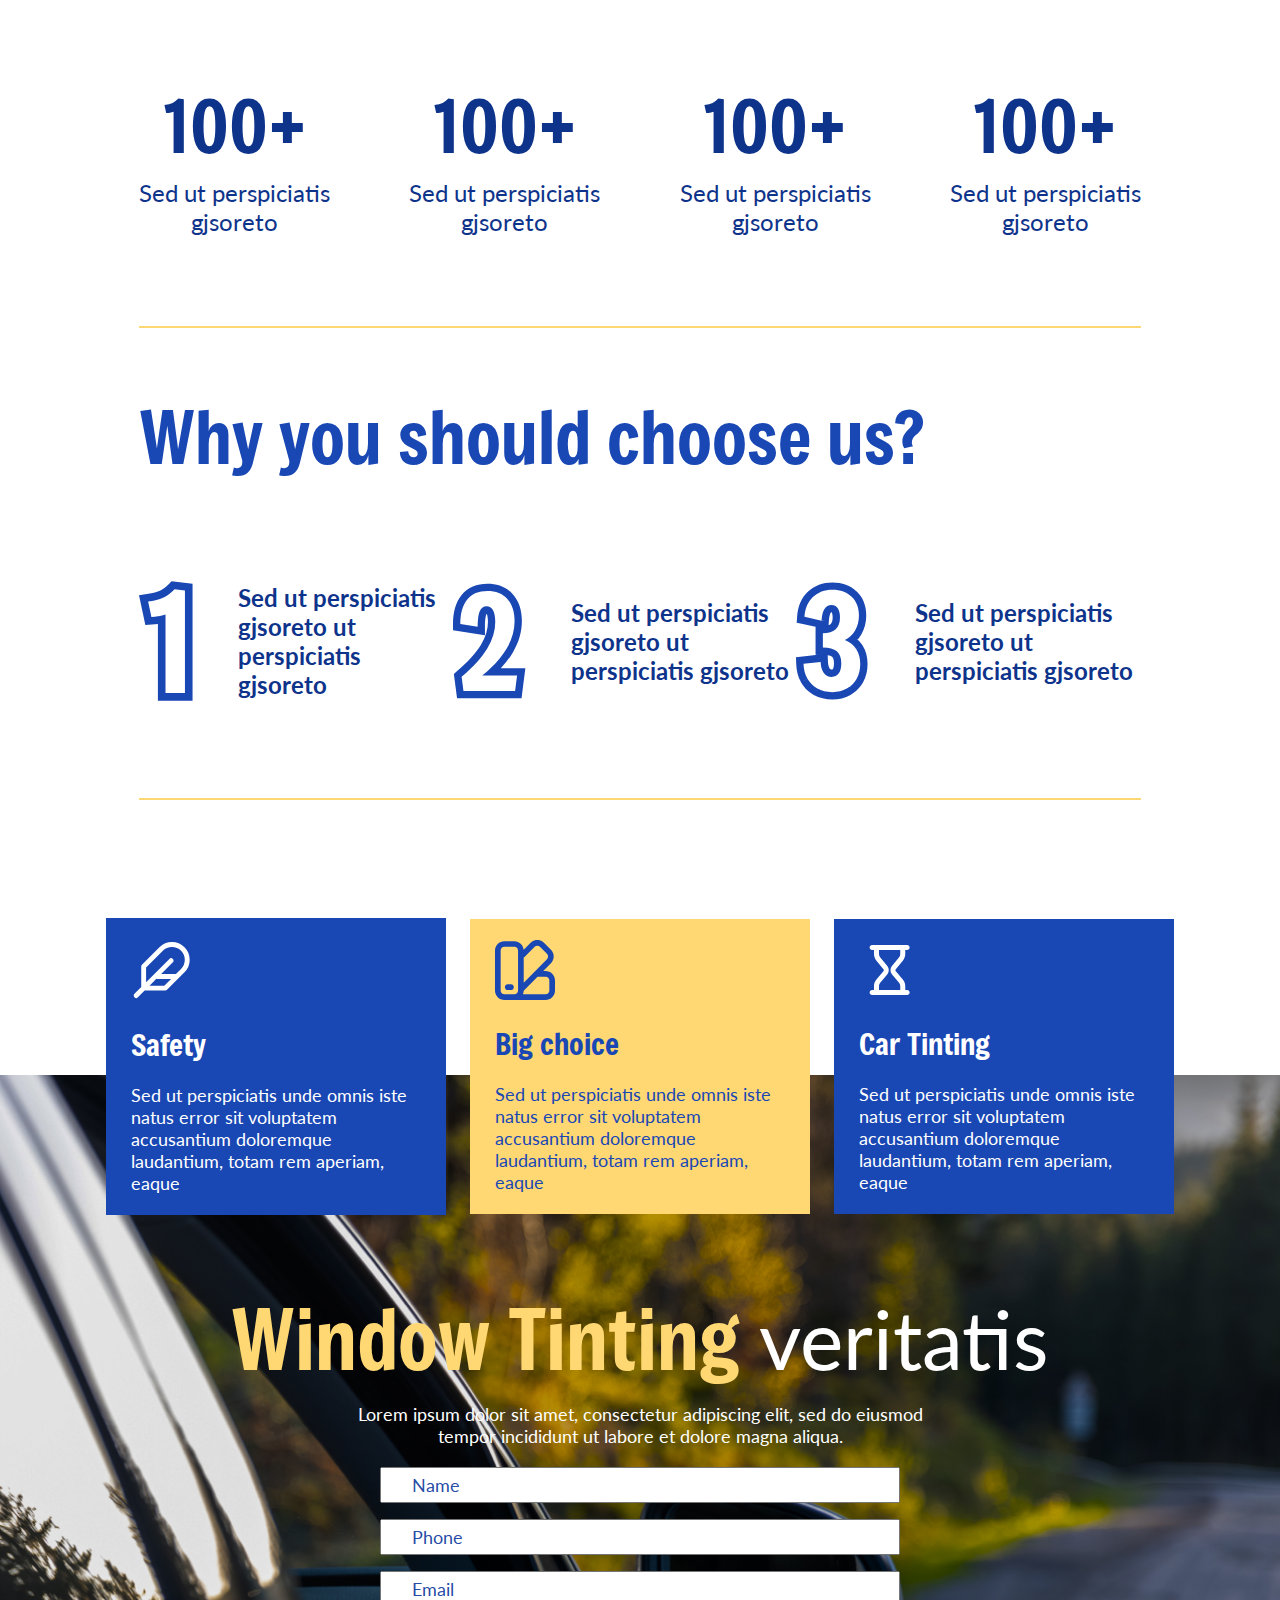
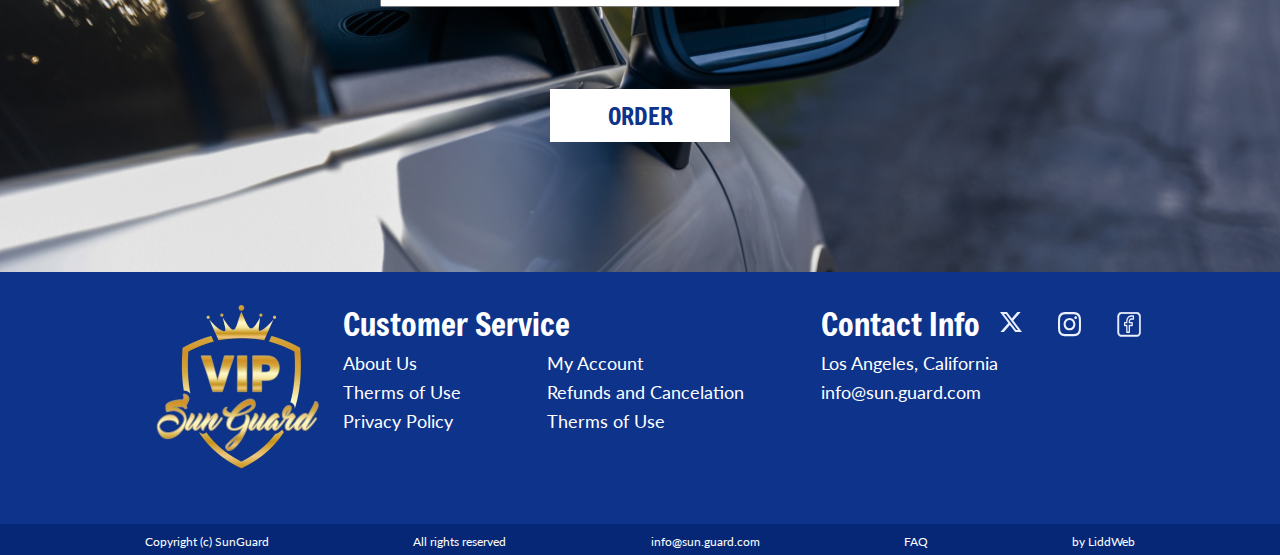
==== commit 7efca2db: "final abouts us" ====
--- a/about-us.html
+++ b/about-us.html
@@ -10,6 +10,7 @@
     <link
         href="https://fonts.googleapis.com/css2?family=Freeman&family=Lato:ital,wght@0,100;0,300;0,400;0,700;0,900;1,100;1,300;1,400;1,700;1,900&display=swap"
         rel="stylesheet">
+    <link rel="stylesheet" href="https://cdn.jsdelivr.net/npm/swiper@9/swiper-bundle.min.css" />
     <title>SunGuard</title>
 </head>
 
@@ -149,14 +150,6 @@
         <section class="about__hero_section">
             <div class="container">
                 <div class="about__hero_container">
-                    <div class="nav__serv">
-                        <a href="./index.html">Home</a>
-                        <svg xmlns="http://www.w3.org/2000/svg" width="7" height="15" viewBox="0 0 7 15" fill="none">
-                            <path d="M1 1.5L6 7.2931L0.999999 13.5" stroke="#1947B4" stroke-width="2"
-                                stroke-linejoin="round" />
-                        </svg>
-                        <a href="./services.html">Services</a>
-                    </div>
                     <h2 class="about__hero_title">About Us</h2>
                     <p class="about__hero_subtitle">Sed ut perspiciatis unde omnis iste natus error sit voluptatem
                         accusantium doloremque laudantium, totam rem aperiam,
@@ -173,6 +166,7 @@
                 <div class="about__info_container">
                     <div class="about__img">
                         <img src="./img/car.svg" alt="photo" loading="lazy">
+                        <p class="about__img_title">Sed ut perspiciatis</p>
                     </div>
                     <div class="about__info">
                         <p class="about__info_title">
--- a/css/style.css
+++ b/css/style.css
@@ -1100,14 +1100,73 @@
   margin-bottom: 40px;
 }
 
+.whychoose__section {
+  padding-top: 60px;
+  padding-bottom: 275px;
+}
+
+.whychoose__title {
+  color: #1947b4;
+  font-family: "Freeman";
+  font-size: 72px;
+  font-style: normal;
+  font-weight: 400;
+  line-height: normal;
+}
+
+.whychoose__list {
+  margin-top: 65px;
+  padding-bottom: 65px;
+  display: flex;
+  align-items: center;
+  justify-content: space-between;
+  border-bottom: 2px solid #ffd874;
+}
+
+.whychoose__item {
+  display: flex;
+  align-items: center;
+  gap: 45px;
+}
+
+.whychoose__info {
+  color: #0e338b;
+  font-family: "Lato";
+  font-size: 24px;
+  font-style: normal;
+  font-weight: 700;
+  line-height: normal;
+  width: 100%;
+  max-width: 230px;
+}
+
+.about__img {
+  position: relative;
+}
+
+.about__img_title {
+  color: #0e338b;
+  font-family: "Lato";
+  font-size: 16px;
+  font-style: normal;
+  font-weight: 400;
+  line-height: normal;
+  position: absolute;
+  top: -3px;
+  right: -45%;
+  width: 100%;
+  max-width: 250px;
+}
+
 @media (max-width: 1273px) {
   .f__right {
     padding-left: 20px;
   }
 }
-@media (max-width: 1100px) {
-  .f__right {
-    padding-left: 0px;
+@media (max-width: 1150px) {
+  .about__info_container {
+    flex-direction: column;
+    justify-content: center;
   }
 }
 @media (max-width: 1100px) {
@@ -1116,6 +1175,27 @@
   }
   .order__item {
     width: 300px;
+  }
+  .f__right {
+    padding-left: 0px;
+  }
+  .total__list {
+    display: grid;
+    grid-template-columns: 2fr 2fr;
+    gap: 30px;
+    margin-right: auto;
+    margin-left: auto;
+  }
+  .total__item {
+    text-align: center;
+    margin-right: auto;
+    margin-left: auto;
+  }
+  .whychoose__title {
+    font-size: 60px;
+  }
+  .whychoose__info {
+    font-size: 20px;
   }
 }
 @media (max-width: 1050px) {
@@ -1188,18 +1268,6 @@
   .swiper__portf {
     width: 100%;
   }
-  .total__list {
-    display: grid;
-    grid-template-columns: 2fr 2fr;
-    gap: 30px;
-    margin-right: auto;
-    margin-left: auto;
-  }
-  .total__item {
-    text-align: center;
-    margin-right: auto;
-    margin-left: auto;
-  }
   .faq__right {
     display: none;
   }
@@ -1260,12 +1328,59 @@
   .services__card_section {
     padding-bottom: 0px;
   }
+  .whychoose__section {
+    padding-bottom: 20px;
+  }
+  .about__img_title {
+    max-width: 200px;
+    right: -34%;
+  }
+}
+@media (max-width: 950px) {
+  .whychoose__list {
+    flex-direction: column;
+    justify-content: center;
+    gap: 72px;
+  }
+  .whychoose__title {
+    font-size: 42px;
+    text-align: center;
+  }
+}
+@media (max-width: 850px) {
+  .about__img_title {
+    right: -52%;
+    top: -6px;
+  }
+  .about__info_container {
+    align-items: start;
+  }
+  .about__img {
+    max-width: 350px;
+    margin-bottom: 20px;
+  }
+  .about__img img {
+    width: 100%;
+  }
 }
 @media (max-width: 600px) {
   .hero__section {
     padding-bottom: 300px;
     height: auto;
   }
+  .about__img_title {
+    font-size: 16px;
+    max-width: 130px;
+    right: -32%;
+  }
+}
+@media (max-width: 515px) {
+  .about__img {
+    max-width: 250px;
+  }
+  .about__img_title {
+    right: -46%;
+  }
 }
 @media (max-width: 500px) {
   .hero__container {
@@ -1366,13 +1481,9 @@
   .about__hero_title {
     font-size: 40px;
   }
-}
-@media (max-width: 500px) and (max-width: 500px) {
   .services__hero_section {
     background-image: url(../img/service__img2.jpg);
   }
-}
-@media (max-width: 500px) {
   .services__card_item {
     padding-top: 40px;
     padding-bottom: 40px;
@@ -1384,4 +1495,34 @@
   .services__card_img img {
     height: 250px;
   }
+  .container1 {
+    padding-left: 45px;
+    padding-right: 45px;
+  }
+}
+@media (max-width: 420px) {
+  .about__img {
+    max-width: 220px;
+  }
+  .about__img_title {
+    right: -54%;
+  }
+}
+@media (max-width: 400px) {
+  .about__img {
+    max-width: 200px;
+  }
+  .about__img_title {
+    right: -51%;
+    font-size: 14px;
+    max-width: 114px;
+  }
+}
+@media (max-width: 350px) {
+  .about__img {
+    max-width: 160px;
+  }
+  .about__img_title {
+    right: -66%;
+  }
 }/*# sourceMappingURL=style.css.map */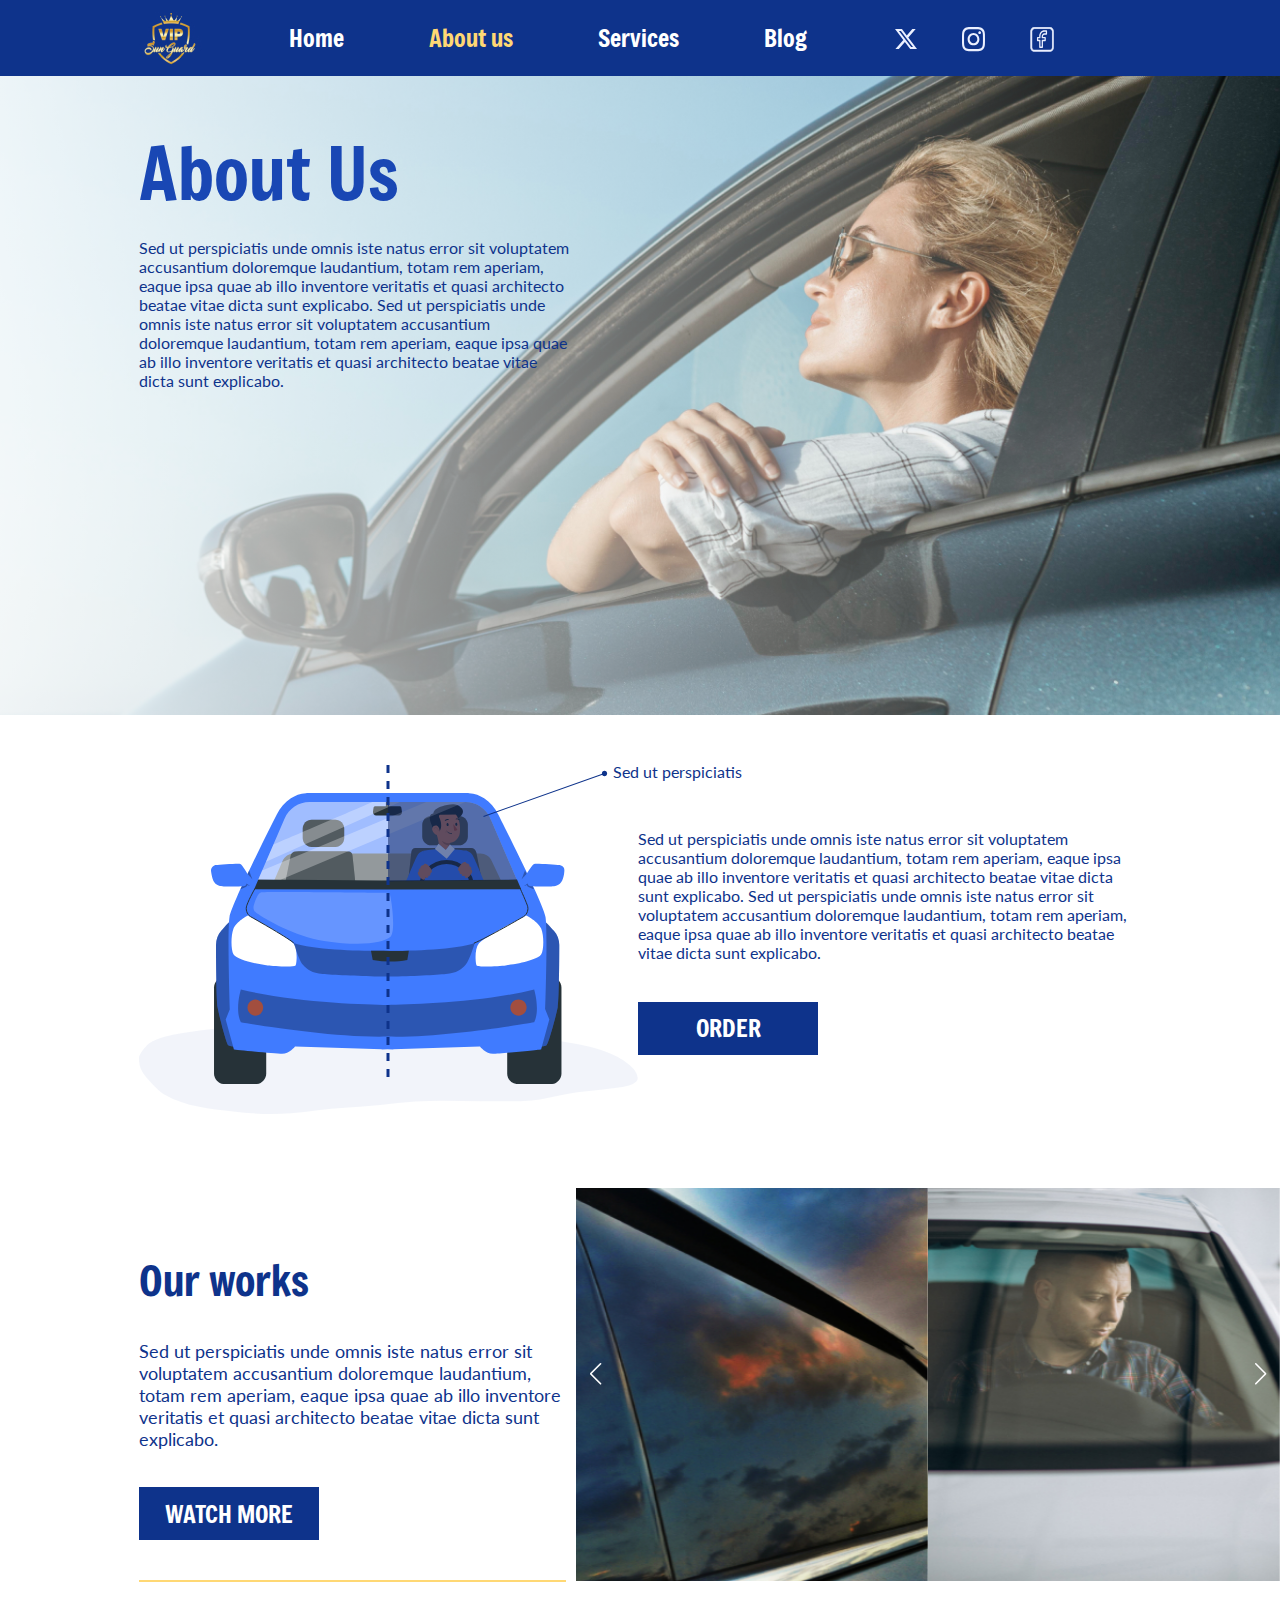
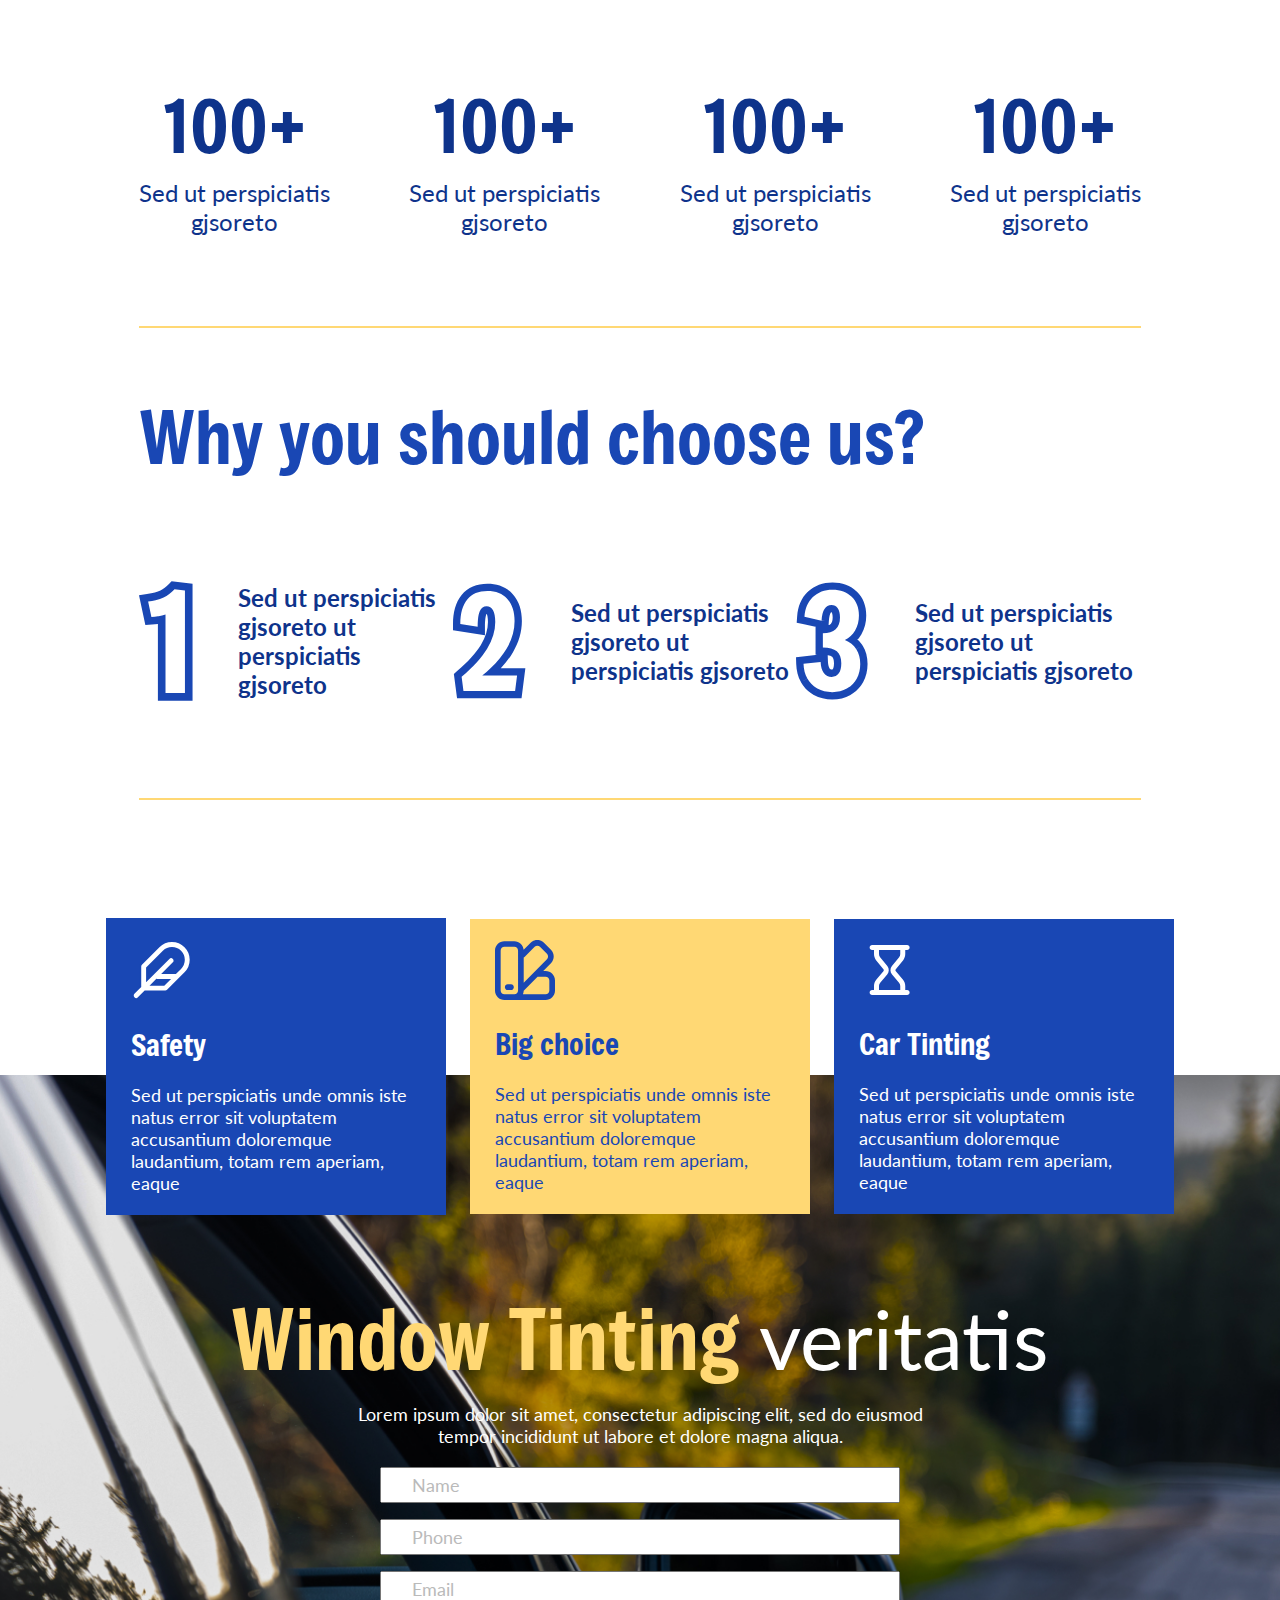
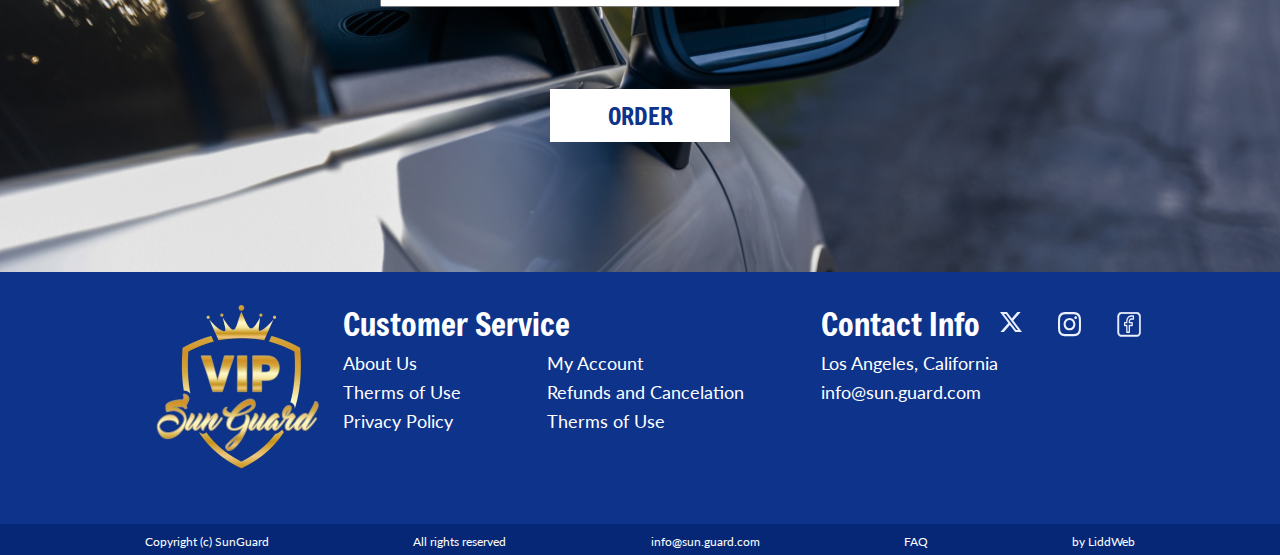
==== commit 22522f8f: "update file" ====
--- a/about-us.html
+++ b/about-us.html
@@ -108,7 +108,7 @@
                                             viewBox="0 0 22 21" fill="none">
                                             <path
                                                 d="M17.3246 0H20.6997L13.3281 8.49163L22 20.0483H15.2116L9.89092 13.0411L3.81008 20.0483H0.430248L8.31334 10.9639L0 0H6.96045L11.7649 6.40487L17.3246 0ZM16.1391 18.0146H18.0083L5.9422 1.92772H3.93438L16.1391 18.0146Z"
-                                                fill="#051e5a" />
+                                                fill="#FFFFFF" />
                                         </svg>
                                     </a>
                                 </li>
@@ -119,7 +119,7 @@
                                             viewBox="0 0 23 25" fill="none">
                                             <path
                                                 d="M11.5026 5.91225C8.23921 5.91225 5.60697 8.69034 5.60697 12.1345C5.60697 15.5787 8.23921 18.3568 11.5026 18.3568C14.7659 18.3568 17.3982 15.5787 17.3982 12.1345C17.3982 8.69034 14.7659 5.91225 11.5026 5.91225ZM11.5026 16.1798C9.3937 16.1798 7.66966 14.3657 7.66966 12.1345C7.66966 9.90338 9.38857 8.08923 11.5026 8.08923C13.6166 8.08923 15.3355 9.90338 15.3355 12.1345C15.3355 14.3657 13.6114 16.1798 11.5026 16.1798ZM19.0144 5.65772C19.0144 6.46461 18.3987 7.10905 17.6393 7.10905C16.8748 7.10905 16.2642 6.4592 16.2642 5.65772C16.2642 4.85625 16.8799 4.2064 17.6393 4.2064C18.3987 4.2064 19.0144 4.85625 19.0144 5.65772ZM22.9192 7.13071C22.832 5.18658 22.4112 3.46449 21.0617 2.04566C19.7174 0.626831 18.0857 0.182769 16.2437 0.0852923C14.3452 -0.0284308 8.65482 -0.0284308 6.75633 0.0852923C4.91941 0.177354 3.28773 0.621415 1.93826 2.04025C0.58879 3.45908 0.173173 5.18117 0.0808143 7.12529C-0.0269381 9.12898 -0.0269381 15.1346 0.0808143 17.1383C0.168042 19.0825 0.58879 20.8046 1.93826 22.2234C3.28773 23.6422 4.91428 24.0863 6.75633 24.1838C8.65482 24.2975 14.3452 24.2975 16.2437 24.1838C18.0857 24.0917 19.7174 23.6476 21.0617 22.2234C22.4061 20.8046 22.8268 19.0825 22.9192 17.1383C23.0269 15.1346 23.0269 9.1344 22.9192 7.13071ZM20.4665 19.2882C20.0663 20.3497 19.2915 21.1674 18.2807 21.5952C16.767 22.2288 13.1753 22.0826 11.5026 22.0826C9.82984 22.0826 6.23296 22.2234 4.72443 21.5952C3.71874 21.1728 2.94395 20.3551 2.53859 19.2882C1.93826 17.6907 2.0768 13.8999 2.0768 12.1345C2.0768 10.3691 1.94339 6.57292 2.53859 4.9808C2.93882 3.91938 3.71361 3.10166 4.72443 2.67385C6.23809 2.04025 9.82984 2.18646 11.5026 2.18646C13.1753 2.18646 16.7722 2.04566 18.2807 2.67385C19.2864 3.09625 20.0612 3.91397 20.4665 4.9808C21.0669 6.57834 20.9283 10.3691 20.9283 12.1345C20.9283 13.8999 21.0669 17.6961 20.4665 19.2882Z"
-                                                fill="#051e5a" />
+                                                fill="#FFFFFF" />
                                         </svg>
                                     </a>
                                 </li>
@@ -130,13 +130,13 @@
                                             viewBox="0 0 24 25" fill="none">
                                             <path
                                                 d="M19.6758 0.266994H4.49461C2.355 0.266994 0.614361 2.10368 0.614361 4.36133V20.3801C0.614361 22.6378 2.355 24.4745 4.49461 24.4745H19.6758C21.8154 24.4745 23.556 22.6378 23.556 20.3801V4.36133C23.556 2.10368 21.8154 0.266994 19.6758 0.266994ZM22.2065 20.3801C22.2065 21.8526 21.0713 23.0505 19.6758 23.0505H4.49461C3.09912 23.0505 1.96387 21.8526 1.96387 20.3801V4.36133C1.96387 2.88885 3.09912 1.69096 4.49461 1.69096H19.6758C21.0713 1.69096 22.2065 2.88885 22.2065 4.36133V20.3801Z"
-                                                fill="#051e5a" />
+                                                fill="#FFFFFF" />
                                             <path fill-rule="evenodd" clip-rule="evenodd"
                                                 d="M0.361328 4.36133C0.361328 1.95622 2.21526 0 4.49461 0H19.6758C21.9551 0 23.8091 1.95622 23.8091 4.36133V20.3801C23.8091 22.7852 21.9551 24.7415 19.6758 24.7415H4.49461C2.21526 24.7415 0.361328 22.7852 0.361328 20.3801V4.36133ZM4.49461 0.533989C2.49475 0.533989 0.867394 2.25113 0.867394 4.36133V20.3801C0.867394 22.4903 2.49475 24.2075 4.49461 24.2075H19.6758C21.6756 24.2075 23.303 22.4903 23.303 20.3801V4.36133C23.303 2.25113 21.6756 0.533989 19.6758 0.533989H4.49461ZM4.49461 1.95796C3.23887 1.95796 2.2169 3.03631 2.2169 4.36133V20.3801C2.2169 21.7052 3.23887 22.7835 4.49461 22.7835H19.6758C20.9315 22.7835 21.9535 21.7052 21.9535 20.3801V4.36133C21.9535 3.03631 20.9315 1.95796 19.6758 1.95796H4.49461ZM1.71084 4.36133C1.71084 2.7414 2.95938 1.42397 4.49461 1.42397H19.6758C21.211 1.42397 22.4595 2.7414 22.4595 4.36133V20.3801C22.4595 22.0001 21.211 23.3175 19.6758 23.3175H4.49461C2.95938 23.3175 1.71084 22.0001 1.71084 20.3801V4.36133Z"
-                                                fill="#051e5a" />
+                                                fill="#FFFFFF" />
                                             <path
                                                 d="M16.4414 3.2301H14.3785C11.5115 3.2301 9.17904 5.96468 9.17904 9.32602V9.89366H7.60026C7.2515 9.89366 6.96875 10.2252 6.96875 10.6341V13.5956C6.96875 14.0045 7.2515 14.336 7.60026 14.336H9.17904V20.2592C9.17904 20.6681 9.46179 20.9996 9.81055 20.9996H12.3366C12.6854 20.9996 12.9681 20.6681 12.9681 20.2592V14.336H15.1784C15.5272 14.336 15.8099 14.0045 15.8099 13.5956V10.6341C15.8099 10.2252 15.5272 9.89366 15.1784 9.89366H12.9681V9.32602C12.9681 8.41425 13.6008 7.67247 14.3785 7.67247H16.4414C16.7902 7.67247 17.0729 7.34097 17.0729 6.93208V3.9705C17.0729 3.5616 16.7902 3.2301 16.4414 3.2301ZM15.8099 6.19168H14.3785C12.9044 6.19168 11.7051 7.59774 11.7051 9.32602V10.6341C11.7051 11.0429 11.9878 11.3744 12.3366 11.3744H14.5469V12.8552H12.3366C11.9878 12.8552 11.7051 13.1867 11.7051 13.5956V19.5188H10.4421V13.5956C10.4421 13.1867 10.1593 12.8552 9.81055 12.8552H8.23177V11.3744H9.81055C10.1593 11.3744 10.4421 11.0429 10.4421 10.6341V9.32602C10.4421 6.78123 12.2079 4.71089 14.3785 4.71089H15.8099V6.19168Z"
-                                                fill="#051e5a" />
+                                                fill="#FFFFFF" />
                                         </svg></a>
                                 </li>
                             </ul>
--- a/css/style.css
+++ b/css/style.css
@@ -39,7 +39,7 @@
   padding: 0 139px;
 }
 
-@media (max-width: 700px) {
+@media (max-width: 750px) {
   .container {
     padding: 0 45px;
   }
@@ -147,7 +147,7 @@
   right: -100%;
   width: 100%;
   height: 100%;
-  background-color: rgb(255, 255, 255);
+  background-color: #0e338b;
   padding: 20px;
   box-sizing: border-box;
   transition: right 0.3s ease;
@@ -172,7 +172,7 @@
 
 .burger__icon.active .line1 {
   transform: rotate(-45deg) translate(-6px, 6px);
-  background-color: #051e5a;
+  background-color: #fff;
 }
 
 .burger__icon.active .line2 {
@@ -181,17 +181,17 @@
 
 .burger__icon.active .line3 {
   transform: rotate(45deg) translate(-9px, -9px);
-  background-color: #051e5a;
+  background-color: #fff;
 }
 
 .burger__list {
   display: flex;
   flex-direction: column;
   gap: 15px;
-  padding-top: 50px !important;
+  padding-top: 90px !important;
 }
 .burger__list li a {
-  color: #0e338b;
+  color: #fff;
   font-family: "Freeman";
   font-size: 24px;
   font-style: normal;
@@ -715,7 +715,7 @@
   border: 2px solid #ffd874;
 }
 .order__form-input::placeholder {
-  color: rgba(16, 59, 158, 0.9333333333);
+  color: #bababa;
   font-family: "Lato";
   font-size: 18px;
   font-style: normal;
@@ -1158,6 +1158,164 @@
   max-width: 250px;
 }
 
+.blog__section {
+  padding-top: 40px;
+  padding-bottom: 80px;
+}
+
+.blog__title {
+  color: #1947b4;
+  font-family: "Freeman";
+  font-size: 72px;
+  font-style: normal;
+  font-weight: 400;
+  line-height: normal;
+  margin-bottom: 40px;
+  margin-top: 10px;
+}
+
+.blog__list {
+  display: grid;
+  grid-template-columns: repeat(3, 1fr);
+  gap: 50px;
+  margin-bottom: 80px;
+}
+
+.blog__item {
+  display: flex;
+  flex-direction: column;
+  width: 100%;
+  max-width: 340px;
+  gap: 12px;
+}
+
+.blog__img {
+  display: block;
+  width: 100%;
+  max-width: 340px;
+}
+.blog__img img {
+  width: 100%;
+}
+
+.blog__info_title {
+  color: #0e338b;
+  font-family: "Freeman";
+  font-size: 16px;
+  font-style: normal;
+  font-weight: 400;
+  line-height: normal;
+  width: 100%;
+}
+
+.blog__info {
+  display: flex;
+  justify-content: space-between;
+  align-items: center;
+}
+.blog__info a {
+  color: #0e338b;
+  font-family: "Lato";
+  font-size: 16px;
+  font-style: normal;
+  font-weight: 400;
+  line-height: normal;
+  transition: var(--trans);
+}
+.blog__info a:hover {
+  color: #ffd874;
+}
+
+.blog__date {
+  color: #0e338b;
+  font-family: "Lato";
+  font-size: 16px;
+  font-style: normal;
+  font-weight: 400;
+  line-height: normal;
+}
+
+.blog__pagination {
+  display: flex;
+  justify-content: center;
+  gap: 16px;
+  height: 20px;
+  align-items: center;
+}
+.blog__pagination span {
+  color: #0e338b;
+  font-family: "Freeman";
+  font-size: 16px;
+  font-style: normal;
+  font-weight: 400;
+  line-height: normal;
+  cursor: pointer;
+}
+
+.blog__arrow {
+  display: flex;
+  align-items: center;
+  justify-content: center;
+}
+
+.blog__pagination .active {
+  font-weight: bold;
+}
+
+.blog__pagination .disabled {
+  opacity: 0.5;
+  pointer-events: none;
+}
+
+.blog__cart_info {
+  padding-top: 40px;
+  padding-bottom: 120px;
+}
+
+.blog__card_info a {
+  background: #0e338b;
+  color: #fff;
+  margin-right: 0;
+}
+
+.blog__card_img {
+  width: 100%;
+  margin-bottom: 25px;
+}
+.blog__card_img img {
+  width: 100%;
+}
+
+.blog__card_text {
+  margin-top: 25px;
+  display: flex;
+  justify-content: space-between;
+  margin-bottom: 40px;
+  gap: 50px;
+}
+
+.text__left {
+  width: 100%;
+  max-width: 522px;
+  color: #0e338b;
+  font-family: "Lato";
+  font-size: 16px;
+  font-style: normal;
+  font-weight: 400;
+  line-height: normal;
+}
+
+.text__right {
+  width: 100%;
+  max-width: 522px;
+  color: #0e338b;
+  font-family: "Lato";
+  font-size: 16px;
+  font-style: normal;
+  font-weight: 400;
+  line-height: normal;
+}
+
 @media (max-width: 1273px) {
   .f__right {
     padding-left: 20px;
@@ -1335,6 +1493,16 @@
     max-width: 200px;
     right: -34%;
   }
+  .blog__list {
+    grid-template-columns: repeat(2, 1fr);
+  }
+  .blog__card_text {
+    flex-direction: column;
+  }
+  .text__left,
+  .text__right {
+    max-width: 100%;
+  }
 }
 @media (max-width: 950px) {
   .whychoose__list {
@@ -1362,6 +1530,12 @@
   .about__img img {
     width: 100%;
   }
+  .blog__card_img {
+    height: 250px;
+  }
+  .blog__card_img img {
+    height: 100%;
+  }
 }
 @media (max-width: 600px) {
   .hero__section {
@@ -1373,6 +1547,13 @@
     max-width: 130px;
     right: -32%;
   }
+  .blog__list {
+    grid-template-columns: repeat(1, 1fr);
+  }
+  .blog__item {
+    margin-right: auto;
+    margin-left: auto;
+  }
 }
 @media (max-width: 515px) {
   .about__img {
@@ -1498,6 +1679,16 @@
   .container1 {
     padding-left: 45px;
     padding-right: 45px;
+  }
+  .blog__card_text {
+    gap: 20px;
+  }
+  .services__hero_section::before {
+    background: linear-gradient(270deg, rgba(255, 255, 255, 0) -59%, rgba(255, 255, 255, 0.8470588235) 103%);
+  }
+  .burger__list {
+    justify-content: center;
+    align-items: center;
   }
 }
 @media (max-width: 420px) {
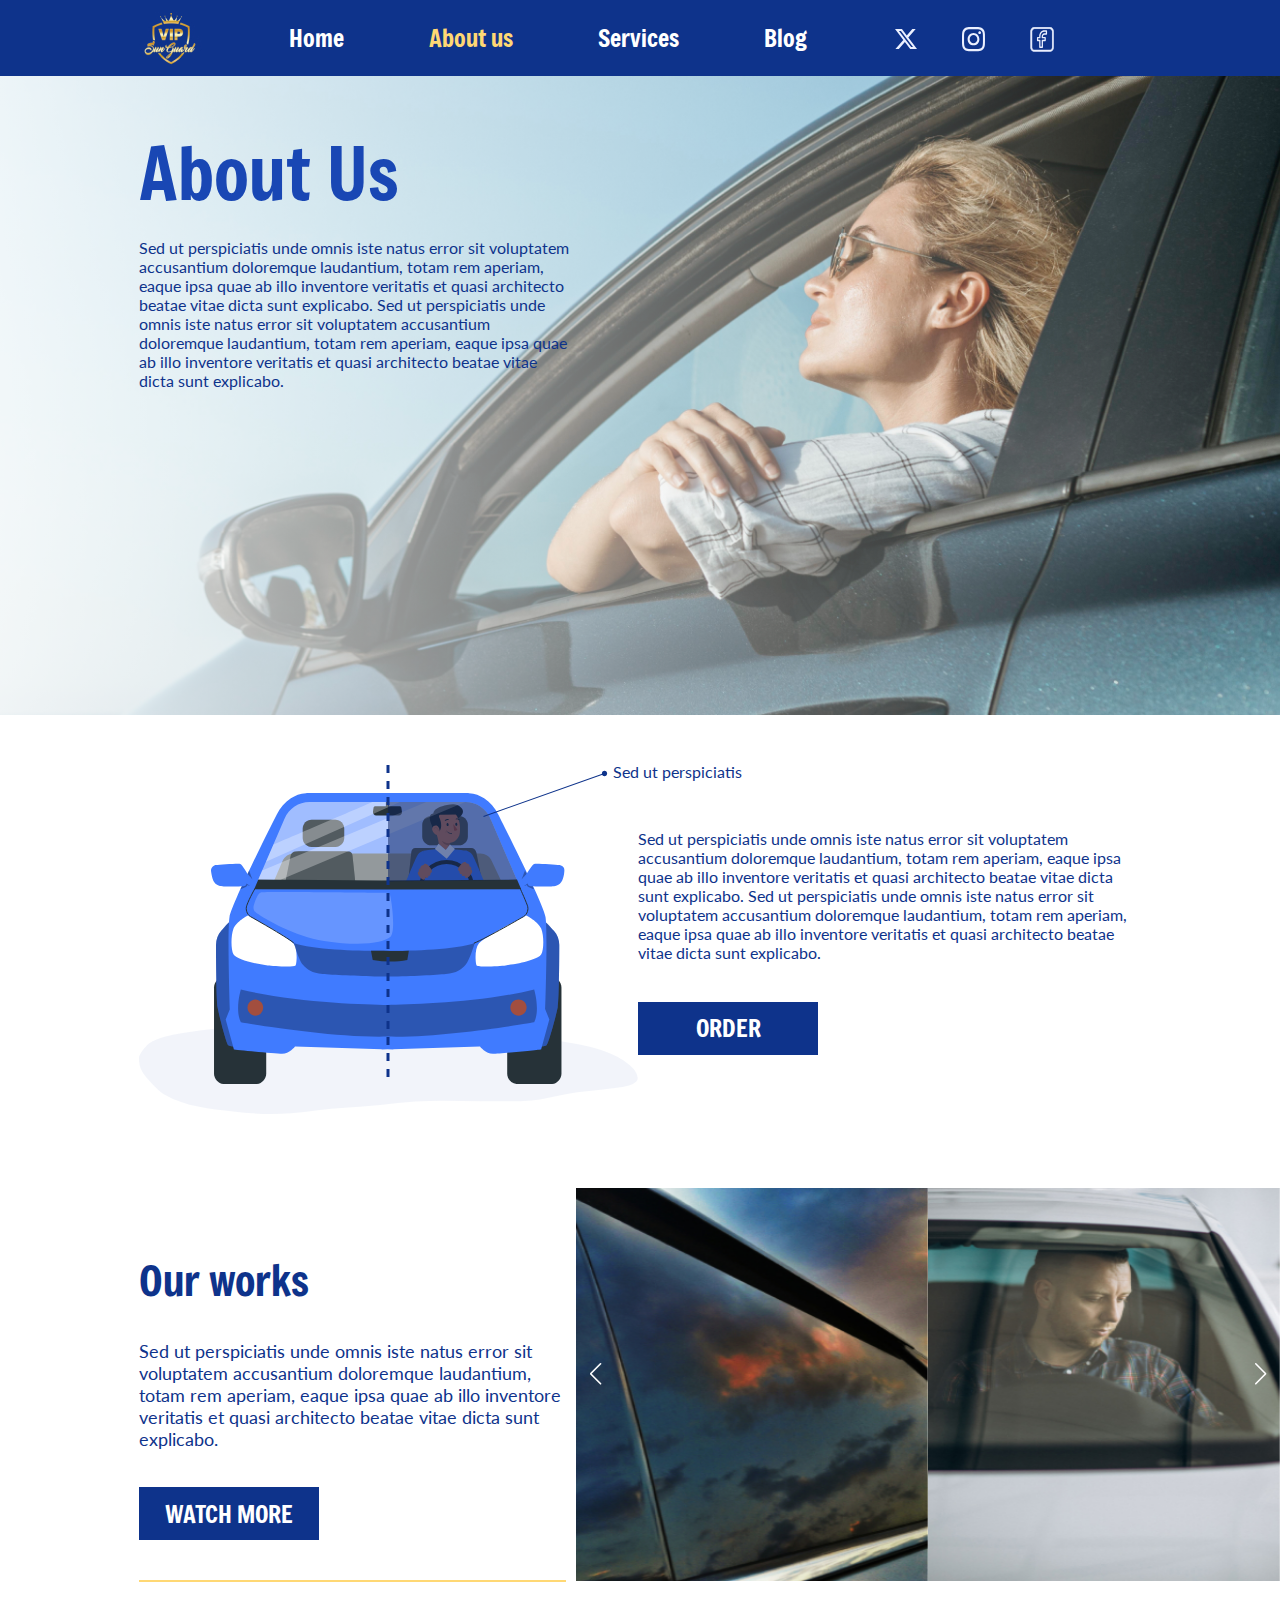
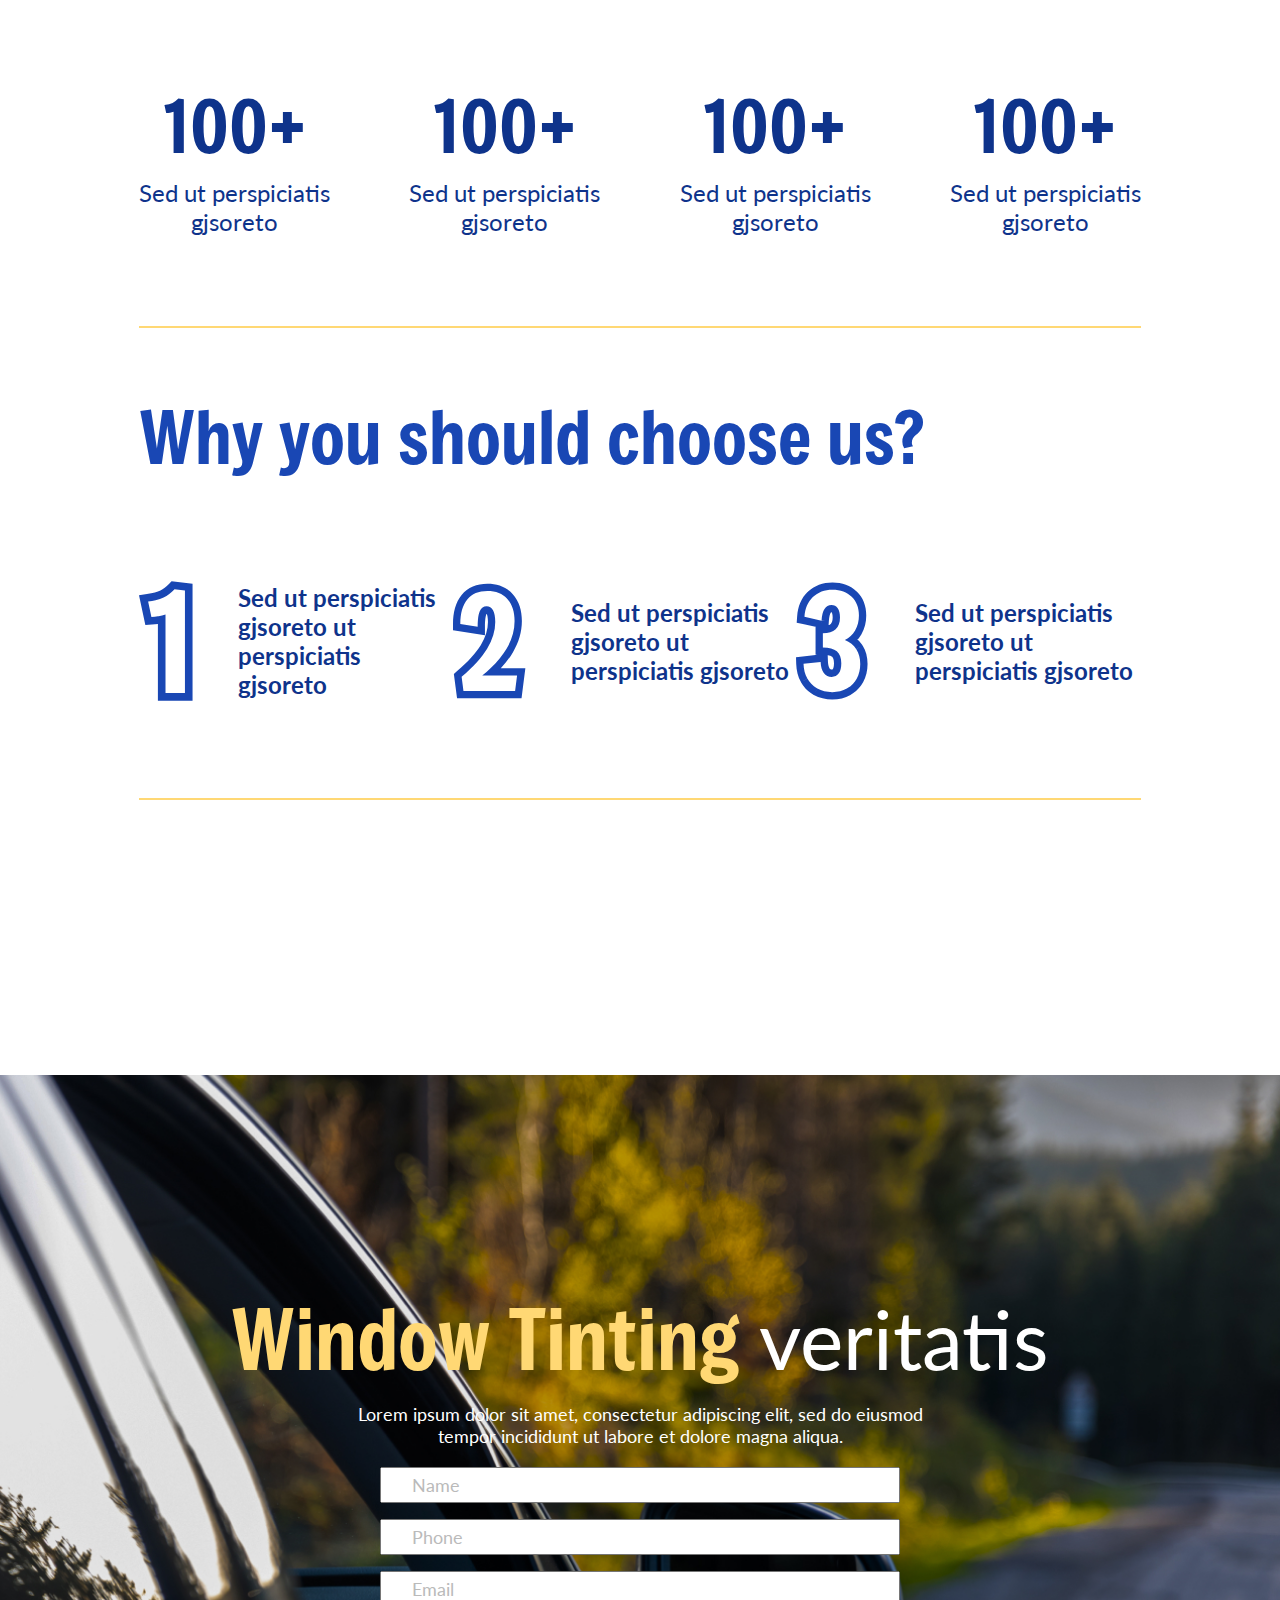
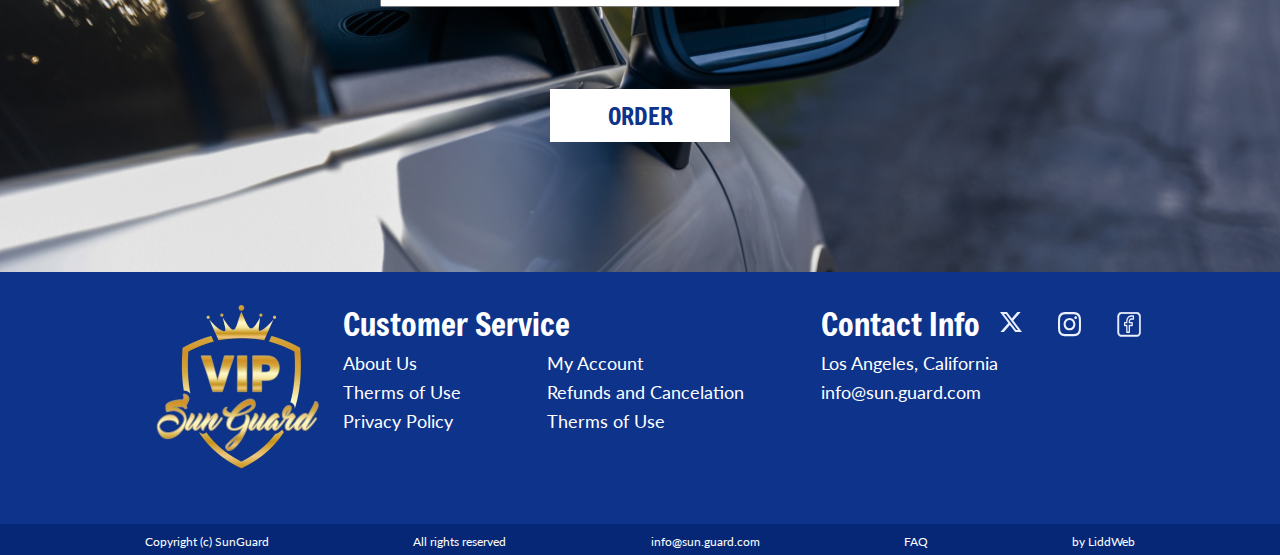
==== commit 2358740b: "update animation" ====
--- a/about-us.html
+++ b/about-us.html
@@ -11,6 +11,7 @@
         href="https://fonts.googleapis.com/css2?family=Freeman&family=Lato:ital,wght@0,100;0,300;0,400;0,700;0,900;1,100;1,300;1,400;1,700;1,900&display=swap"
         rel="stylesheet">
     <link rel="stylesheet" href="https://cdn.jsdelivr.net/npm/swiper@9/swiper-bundle.min.css" />
+    <link href="https://unpkg.com/aos@2.3.1/dist/aos.css" rel="stylesheet">
     <title>SunGuard</title>
 </head>
 
@@ -312,7 +313,7 @@
             </div>
             <div class="order__section_card">
                 <ul class="order__list">
-                    <li class="order__item">
+                    <li class="order__item" data-aos="fade-up" data-aos-duration="2000">
                         <svg xmlns="http://www.w3.org/2000/svg" width="61" height="62" viewBox="0 0 61 62" fill="none">
                             <path fill-rule="evenodd" clip-rule="evenodd"
                                 d="M27.7095 7.55957C35.0243 0.244762 46.8839 0.244765 54.1987 7.55957C61.5135 14.8744 61.5135 26.734 54.1987 34.0488L36.7241 51.5234C36.0805 52.1671 35.2074 52.5287 34.2971 52.5287L14.0836 52.5287L7.59984 59.0125C6.25943 60.3529 4.0862 60.3529 2.74579 59.0125C1.40538 57.6721 1.40538 55.4989 2.74579 54.1585L9.22959 47.6747L9.22958 27.4612C9.22958 26.5509 9.5912 25.6778 10.2349 25.0342L27.7095 7.55957ZM20.9483 45.664L32.8754 45.664L37.6605 40.879L25.9759 40.879C25.897 40.879 25.8188 40.8763 25.7413 40.8711L20.9483 45.664ZM32.598 34.0143L42.549 24.0633C43.8894 22.7229 43.8894 20.5497 42.549 19.2093C41.2086 17.8689 39.0354 17.8689 37.695 19.2093L16.0943 40.81L16.0943 28.8829L32.5635 12.4136C37.1975 7.77963 44.7107 7.77963 49.3447 12.4136C53.9787 17.0476 53.9787 24.5608 49.3447 29.1948L44.5172 34.0222C44.4397 34.017 44.3615 34.0143 44.2826 34.0143L32.598 34.0143Z"
@@ -323,7 +324,7 @@
                             accusantium doloremque laudantium, totam rem aperiam,
                             eaque</p>
                     </li>
-                    <li class="order__item">
+                    <li class="order__item" data-aos="fade-up" data-aos-duration="2000">
                         <svg xmlns="http://www.w3.org/2000/svg" width="60" height="60" viewBox="0 0 60 60" fill="none">
                             <path fill-rule="evenodd" clip-rule="evenodd"
                                 d="M35.6526 2.78158C39.3301 -0.927187 45.2925 -0.927196 48.97 2.78157L55.9562 9.82715C59.6337 13.5359 59.6337 19.549 55.9562 23.2578L48.2373 31.0423H50.5832C55.784 31.0423 60 35.2942 60 40.5392V50.5031C60 55.7481 55.784 60 50.5832 60H9.41681C4.21605 60 0 55.7481 0 50.5031V10.6473C0 5.40233 4.21605 1.15043 9.41681 1.15043H19.2967C24.2196 1.15043 28.2602 4.9601 28.6779 9.81558L35.6526 2.78158ZM28.7136 17.6033V42.659L51.9537 19.2212C53.4207 17.7418 53.4207 15.3431 51.9537 13.8637L44.9675 6.8181C43.5005 5.33865 41.1221 5.33865 39.6551 6.81811L29.5313 17.0281C29.2872 17.2742 29.0097 17.4659 28.7136 17.6033ZM28.7108 50.7348C28.6808 51.9968 28.4068 53.1977 27.9345 54.2915H50.5832C52.6578 54.2915 54.3396 52.5954 54.3396 50.5031V40.5392C54.3396 38.4469 52.6578 36.7508 50.5832 36.7508H42.5769L28.7108 50.7348ZM19.2967 54.2915C21.3714 54.2915 23.0532 52.5954 23.0532 50.5031V10.6473C23.0532 8.55505 21.3714 6.85894 19.2967 6.85894H9.41681C7.34219 6.85894 5.66038 8.55505 5.66038 10.6473V50.5031C5.66038 52.5954 7.34219 54.2915 9.41681 54.2915H19.2967ZM9.87993 47.1818C9.87993 45.6054 11.147 44.3275 12.7101 44.3275H16.0034C17.5665 44.3275 18.8336 45.6054 18.8336 47.1818C18.8336 48.7582 17.5665 50.0361 16.0034 50.0361H12.7101C11.147 50.0361 9.87993 48.7582 9.87993 47.1818Z"
@@ -334,7 +335,7 @@
                             accusantium doloremque laudantium, totam rem aperiam,
                             eaque</p>
                     </li>
-                    <li class="order__item">
+                    <li class="order__item" data-aos="fade-up" data-aos-duration="2000">
                         <svg xmlns="http://www.w3.org/2000/svg" width="60" height="60" viewBox="0 0 60 60" fill="none">
                             <path fill-rule="evenodd" clip-rule="evenodd"
                                 d="M10.625 7.5C10.625 6.11929 11.7443 5 13.125 5H48.125C49.5057 5 50.625 6.11929 50.625 7.5C50.625 8.88071 49.5057 10 48.125 10H46.25V14.1181C46.25 16.4187 45.4567 18.649 44.0039 20.4329L36.8162 29.2586C36.3095 29.8808 36.3195 30.7357 36.8461 31.3482L43.8332 39.476C45.3925 41.29 46.25 43.6028 46.25 45.9949V50H48.125C49.5057 50 50.625 51.1193 50.625 52.5C50.625 53.8807 49.5057 55 48.125 55H13.125C11.7443 55 10.625 53.8807 10.625 52.5C10.625 51.1193 11.7443 50 13.125 50H15V45.9949C15 43.6028 15.8575 41.29 17.4168 39.476L24.4039 31.3482C24.9305 30.7357 24.9405 29.8808 24.4338 29.2586L17.2461 20.4329C15.7933 18.649 15 16.4187 15 14.1181V10H13.125C11.7443 10 10.625 8.88071 10.625 7.5ZM20 10V14.1181C20 15.2684 20.3966 16.3835 21.123 17.2755L28.3108 26.1012C30.3486 28.6035 30.2982 32.1616 28.1955 34.6076L21.2084 42.7354C20.4287 43.6424 20 44.7988 20 45.9949V50H41.25V45.9949C41.25 44.7988 40.8213 43.6424 40.0416 42.7354L33.0545 34.6076C30.9518 32.1616 30.9014 28.6035 32.9392 26.1012L40.127 17.2755C40.8534 16.3835 41.25 15.2684 41.25 14.1181V10H20Z"
@@ -455,6 +456,10 @@
     </footer>
     <script src="https://ajax.googleapis.com/ajax/libs/jquery/3.5.1/jquery.min.js"></script>
     <script src="https://cdn.jsdelivr.net/npm/swiper@11/swiper-bundle.min.js"></script>
+    <script src="https://unpkg.com/aos@next/dist/aos.js"></script>
+    <script>
+        AOS.init();
+    </script>
     <script src="./js/index.js"></script>
 </body>
 
--- a/css/style.css
+++ b/css/style.css
@@ -729,16 +729,19 @@
   border: none;
 }
 
-.order__list {
+.order__section_card {
   position: absolute;
-  display: flex;
-  align-items: center;
-  gap: 24px;
-  justify-content: center;
   top: -157px;
   left: 50%;
   transform: translateX(-50%);
   z-index: 5;
+}
+
+.order__list {
+  display: flex;
+  align-items: center;
+  gap: 24px;
+  justify-content: center;
 }
 
 .order__item {
